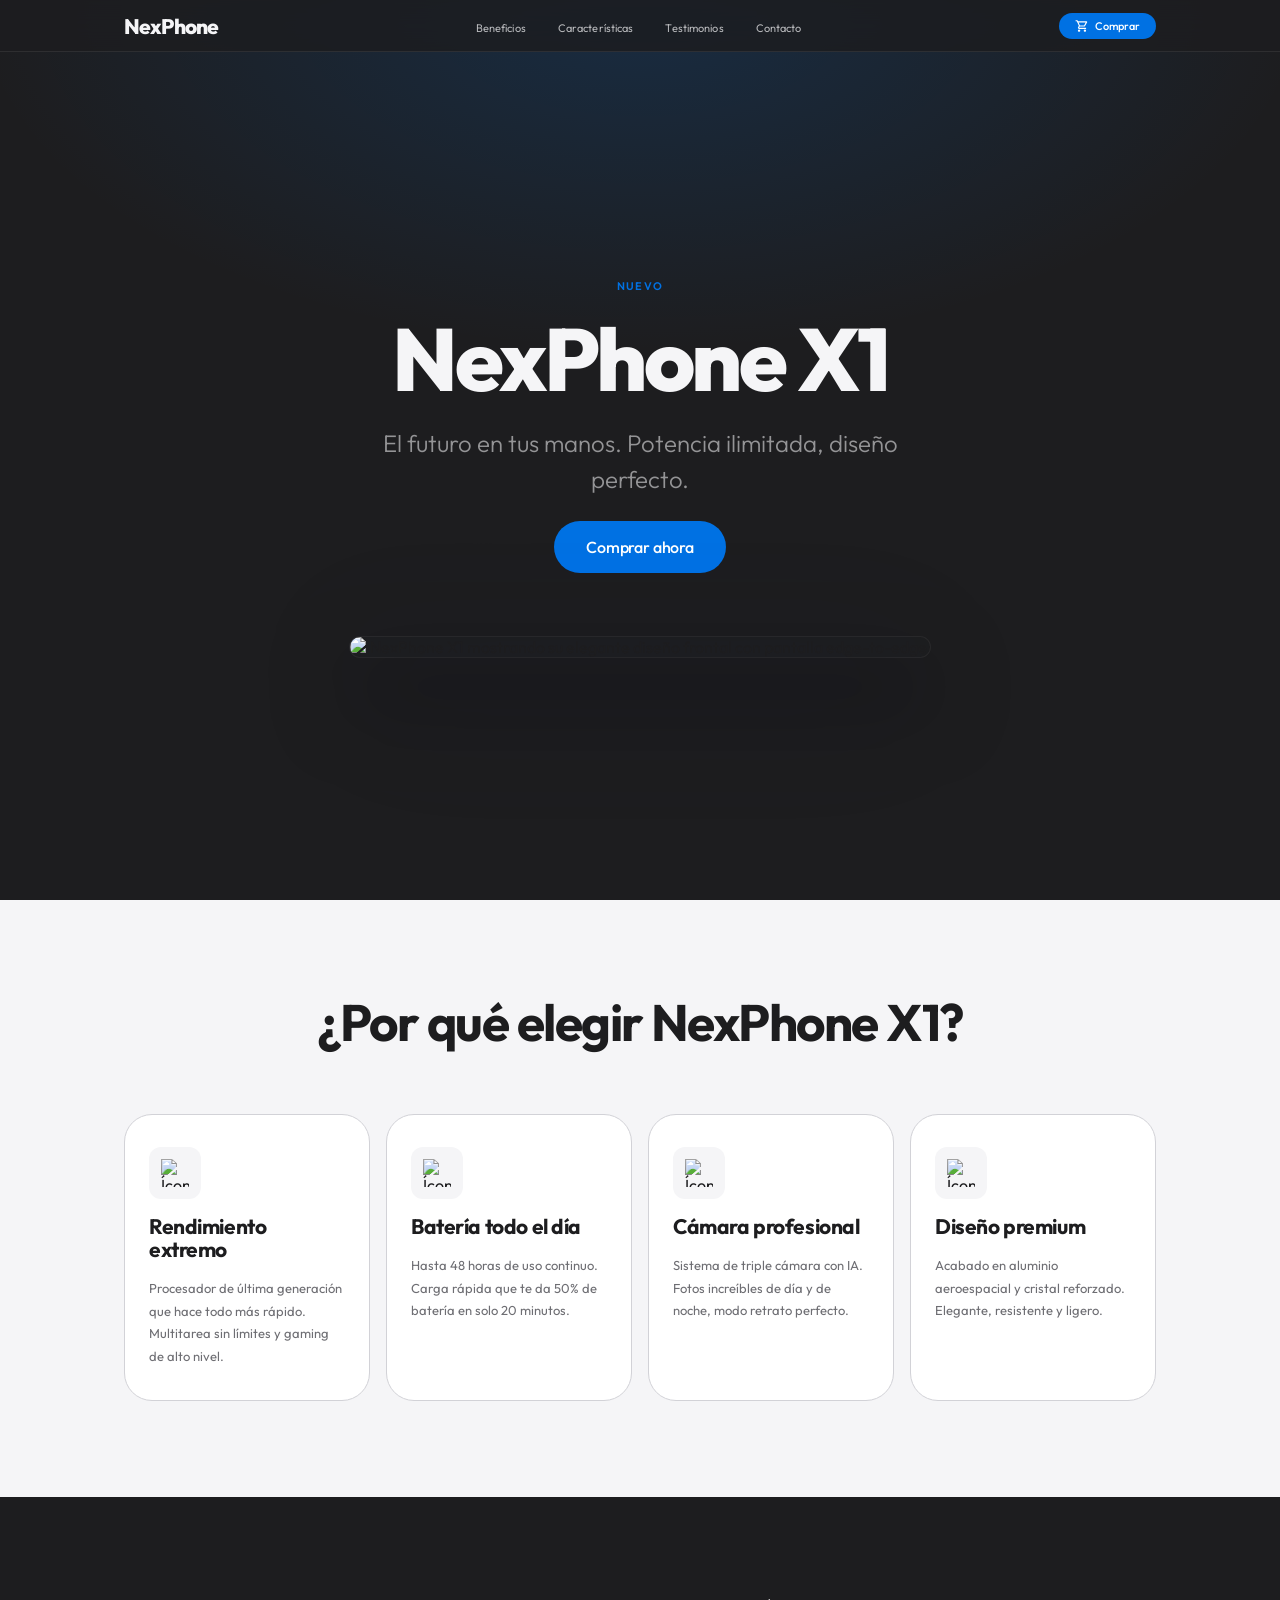
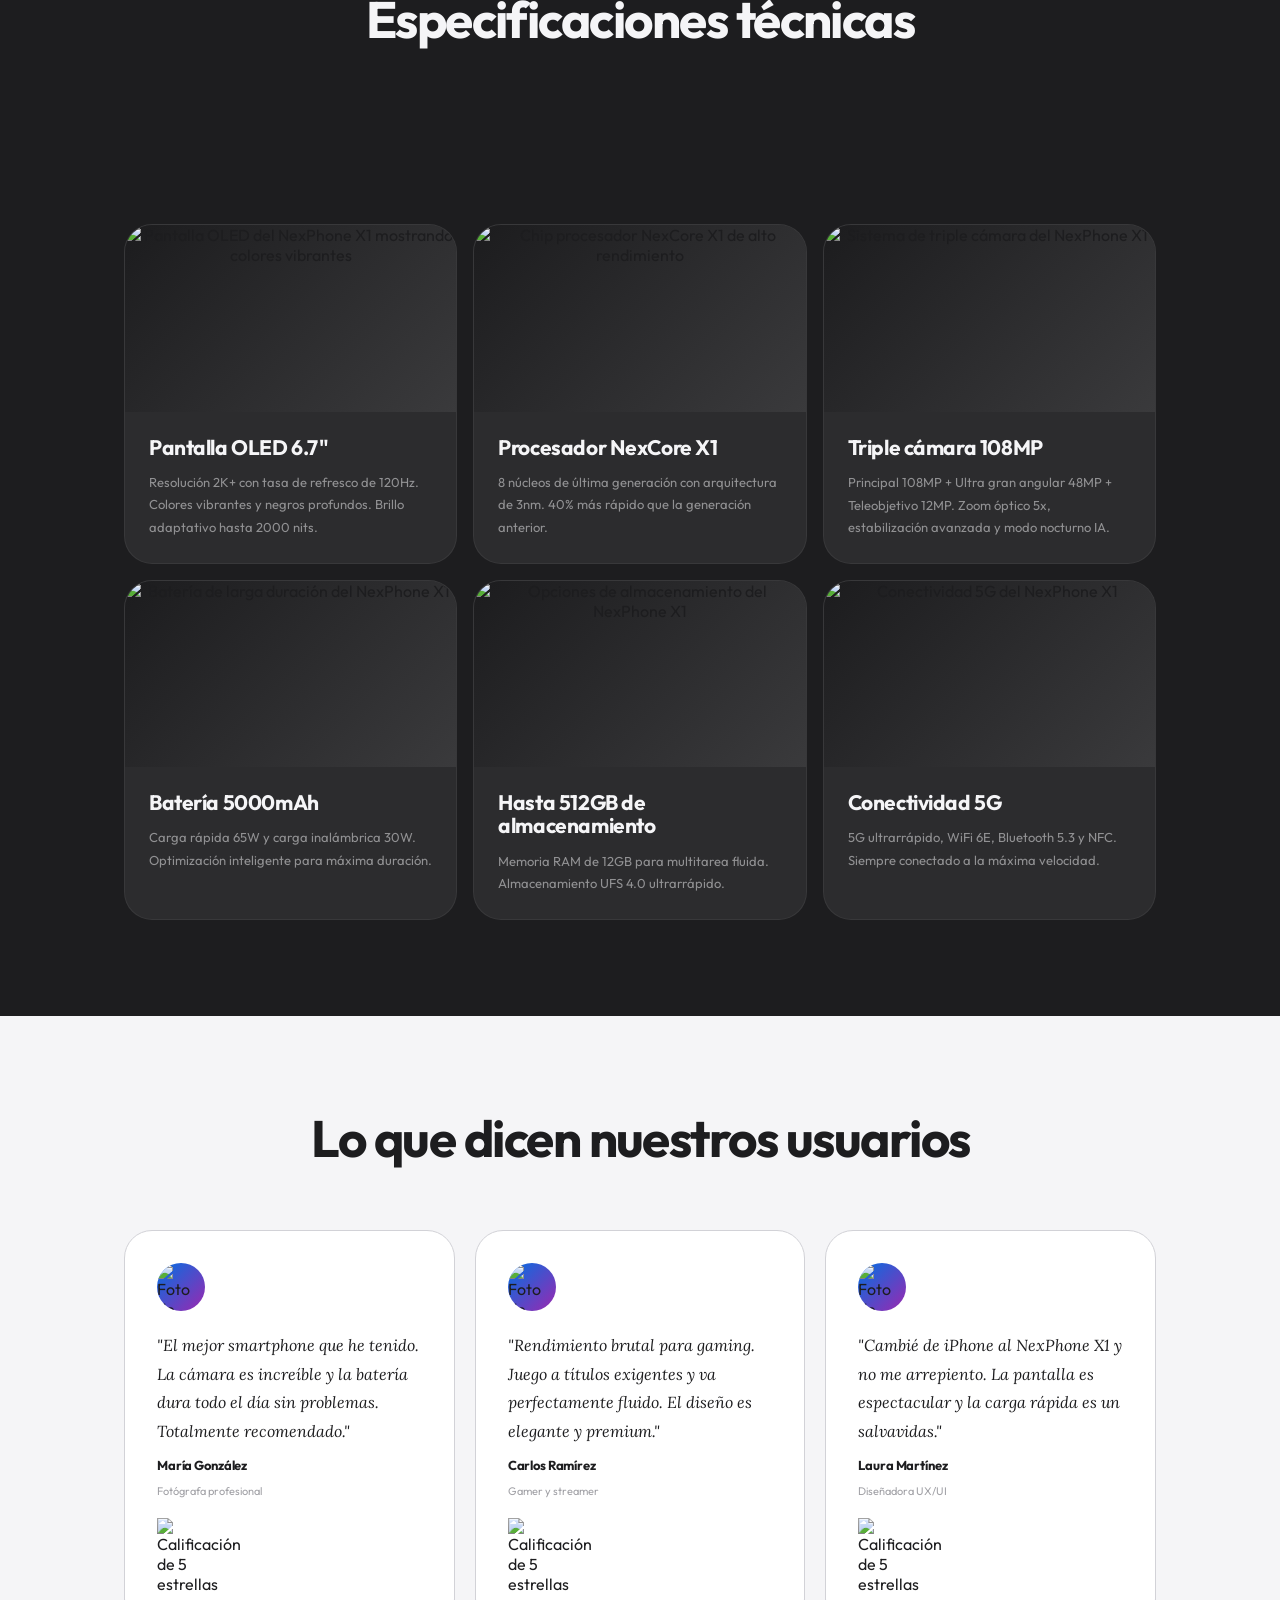
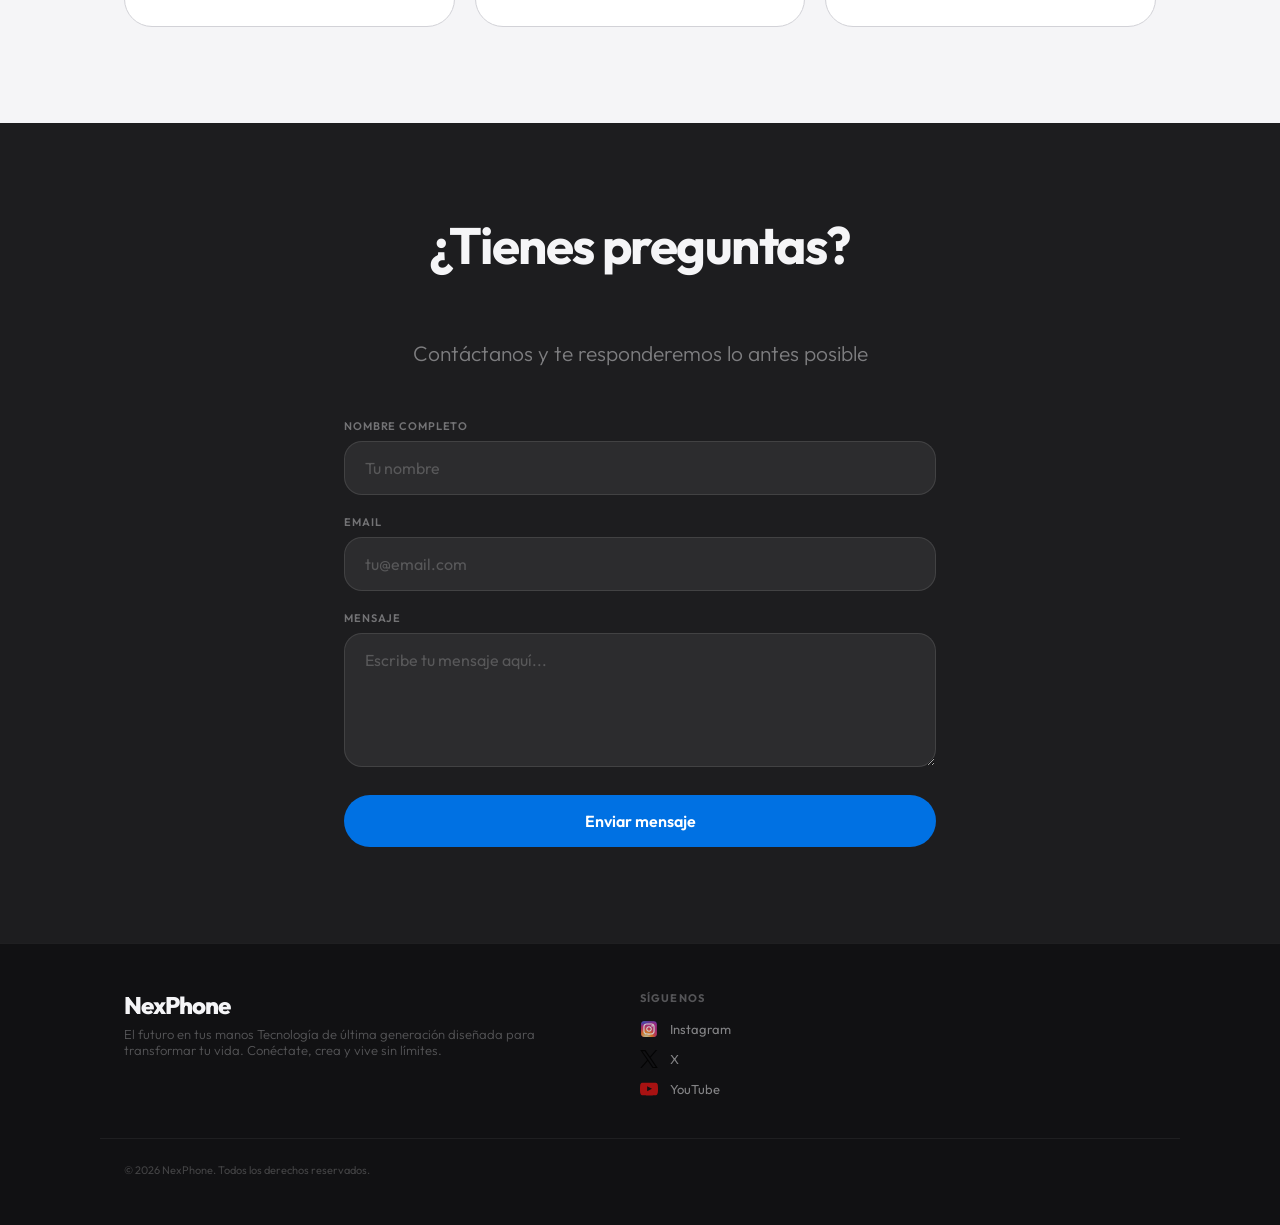
==== index.html @ ae20d493 "fix: Rename Index.html to index.html" ====
<!DOCTYPE html>
<html lang="es">
<head>
    <meta charset="UTF-8">
    <meta name="viewport" content="width=device-width, initial-scale=1.0">
    <meta name="description" content="NexPhone X1 - El smartphone del futuro con tecnología innovadora y diseño elegante">
    <title>NexPhone X1 - El futuro en tus manos</title>
    
    <!-- Enlace a hoja de estilos principal -->
    <link rel="stylesheet" href="styles.css">
</head>
<body>
    
    <!-- HEADER: Barra de navegación principal -->
    <header class="main-header">
        <nav class="main-nav">
            <div class="nav-container">
                <!-- Logo de la marca -->
                <div class="nav-logo">
                    <a href="#home">NexPhone</a>
                </div>
                
                <!-- Menú de navegación -->
                <ul class="nav-menu">
                    <li class="nav-item"><a href="#benefits" class="nav-link">Beneficios</a></li>
                    <li class="nav-item"><a href="#features" class="nav-link">Características</a></li>
                    <li class="nav-item"><a href="#testimonials" class="nav-link">Testimonios</a></li>
                    <li class="nav-item"><a href="#contact" class="nav-link">Contacto</a></li>
                </ul>
                
                <!-- Botón de compra en navegación -->
                <div class="nav-cta">
                    <a href="#buy" class="btn-buy-nav">
                        <img src="public/icons/shop.svg" alt="" class="btn-icon">
                        Comprar
                    </a>
                </div>
            </div>
        </nav>
    </header>

    <!-- MAIN: Contenido principal de la página -->
    <main>
        
        <!-- SECCIÓN HERO: Presentación principal del producto -->
        <section id="home" class="hero-section">
            <div class="hero-container">
                <!-- Título principal de la página (solo un h1) -->
                <h1 class="hero-title">NexPhone X1</h1>
                
                <!-- Subtítulo descriptivo -->
                <p class="hero-subtitle">El futuro en tus manos. Potencia ilimitada, diseño perfecto.</p>
                
                <!-- Call to Action principal -->
                <div class="hero-cta">
                    <a href="#buy" class="btn-primary">Comprar ahora</a>
                </div>
                
                <!-- Imagen hero del producto -->
                <div class="hero-image">
                    <img src="assets/images/nexphone-hero.jpg" alt="NexPhone X1 mostrando su elegante diseño frontal con pantalla edge-to-edge">
                </div>
            </div>
        </section>

        <!-- SECCIÓN BENEFICIOS: Principales ventajas del producto -->
        <section id="benefits" class="benefits-section">
            <div class="benefits-container">
                <!-- Título de la sección -->
                <h2 class="section-title">¿Por qué elegir NexPhone X1?</h2>
                
                <!-- Grid de beneficios -->
                <div class="benefits-grid">
                    
                    <!-- Beneficio 1: Rendimiento -->
                    <article class="benefit-card">
                        <div class="benefit-icon">
                            <img src="assets/images/icon-performance.svg" alt="Ícono de rendimiento representado por un rayo">
                        </div>
                        <h3 class="benefit-title">Rendimiento extremo</h3>
                        <p class="benefit-description">
                            Procesador de última generación que hace todo más rápido. 
                            Multitarea sin límites y gaming de alto nivel.
                        </p>
                    </article>
                    
                    <!-- Beneficio 2: Batería -->
                    <article class="benefit-card">
                        <div class="benefit-icon">
                            <img src="assets/images/icon-battery.svg" alt="Ícono de batería con indicador de carga completa">
                        </div>
                        <h3 class="benefit-title">Batería todo el día</h3>
                        <p class="benefit-description">
                            Hasta 48 horas de uso continuo. Carga rápida que te da 
                            50% de batería en solo 20 minutos.
                        </p>
                    </article>
                    
                    <!-- Beneficio 3: Cámara -->
                    <article class="benefit-card">
                        <div class="benefit-icon">
                            <img src="assets/images/icon-camera.svg" alt="Ícono de cámara profesional">
                        </div>
                        <h3 class="benefit-title">Cámara profesional</h3>
                        <p class="benefit-description">
                            Sistema de triple cámara con IA. Fotos increíbles de día 
                            y de noche, modo retrato perfecto.
                        </p>
                    </article>
                    
                    <!-- Beneficio 4: Diseño -->
                    <article class="benefit-card">
                        <div class="benefit-icon">
                            <img src="assets/images/icon-design.svg" alt="Ícono de diseño minimalista">
                        </div>
                        <h3 class="benefit-title">Diseño premium</h3>
                        <p class="benefit-description">
                            Acabado en aluminio aeroespacial y cristal reforzado. 
                            Elegante, resistente y ligero.
                        </p>
                    </article>
                    
                </div>
            </div>
        </section>

        <!-- SECCIÓN CARACTERÍSTICAS: Especificaciones técnicas del producto -->
        <section id="features" class="features-section">
            <div class="features-container">
                <!-- Título de la sección -->
                <h2 class="section-title">Especificaciones técnicas</h2>
                
                <!-- Subtítulo descriptivo -->
                <p class="section-subtitle">Tecnología de vanguardia en cada detalle</p>
                
                <!-- Grid de características técnicas -->
                <div class="features-grid">
                    
                    <!-- Característica: Pantalla -->
                    <div class="feature-item">
                        <div class="feature-image">
                            <img src="assets/images/feature-display.jpg" alt="Pantalla OLED del NexPhone X1 mostrando colores vibrantes">
                        </div>
                        <div class="feature-content">
                            <h3 class="feature-title">Pantalla OLED 6.7"</h3>
                            <p class="feature-description">
                                Resolución 2K+ con tasa de refresco de 120Hz. Colores vibrantes 
                                y negros profundos. Brillo adaptativo hasta 2000 nits.
                            </p>
                        </div>
                    </div>
                    
                    <!-- Característica: Procesador -->
                    <div class="feature-item">
                        <div class="feature-image">
                            <img src="assets/images/feature-processor.jpg" alt="Chip procesador NexCore X1 de alto rendimiento">
                        </div>
                        <div class="feature-content">
                            <h3 class="feature-title">Procesador NexCore X1</h3>
                            <p class="feature-description">
                                8 núcleos de última generación con arquitectura de 3nm. 
                                40% más rápido que la generación anterior.
                            </p>
                        </div>
                    </div>
                    
                    <!-- Característica: Cámara -->
                    <div class="feature-item">
                        <div class="feature-image">
                            <img src="assets/images/feature-camera.jpg" alt="Sistema de triple cámara del NexPhone X1">
                        </div>
                        <div class="feature-content">
                            <h3 class="feature-title">Triple cámara 108MP</h3>
                            <p class="feature-description">
                                Principal 108MP + Ultra gran angular 48MP + Teleobjetivo 12MP. 
                                Zoom óptico 5x, estabilización avanzada y modo nocturno IA.
                            </p>
                        </div>
                    </div>
                    
                    <!-- Característica: Batería -->
                    <div class="feature-item">
                        <div class="feature-image">
                            <img src="assets/images/feature-battery.jpg" alt="Batería de larga duración del NexPhone X1">
                        </div>
                        <div class="feature-content">
                            <h3 class="feature-title">Batería 5000mAh</h3>
                            <p class="feature-description">
                                Carga rápida 65W y carga inalámbrica 30W. Optimización 
                                inteligente para máxima duración.
                            </p>
                        </div>
                    </div>
                    
                    <!-- Característica: Almacenamiento -->
                    <div class="feature-item">
                        <div class="feature-image">
                            <img src="assets/images/feature-storage.jpg" alt="Opciones de almacenamiento del NexPhone X1">
                        </div>
                        <div class="feature-content">
                            <h3 class="feature-title">Hasta 512GB de almacenamiento</h3>
                            <p class="feature-description">
                                Memoria RAM de 12GB para multitarea fluida. Almacenamiento 
                                UFS 4.0 ultrarrápido.
                            </p>
                        </div>
                    </div>
                    
                    <!-- Característica: Conectividad -->
                    <div class="feature-item">
                        <div class="feature-image">
                            <img src="assets/images/feature-connectivity.jpg" alt="Conectividad 5G del NexPhone X1">
                        </div>
                        <div class="feature-content">
                            <h3 class="feature-title">Conectividad 5G</h3>
                            <p class="feature-description">
                                5G ultrarrápido, WiFi 6E, Bluetooth 5.3 y NFC. 
                                Siempre conectado a la máxima velocidad.
                            </p>
                        </div>
                    </div>
                    
                </div>
            </div>
        </section>

        <!-- SECCIÓN TESTIMONIOS: Opiniones de usuarios -->
        <section id="testimonials" class="testimonials-section">
            <div class="testimonials-container">
                <!-- Título de la sección -->
                <h2 class="section-title">Lo que dicen nuestros usuarios</h2>
                
                <!-- Grid de testimonios -->
                <div class="testimonials-grid">
                    
                    <!-- Testimonio 1 -->
                    <article class="testimonial-card">
                        <div class="testimonial-avatar">
                            <img src="assets/images/user-maria.jpg" alt="Foto de perfil de María González">
                        </div>
                        <div class="testimonial-content">
                            <p class="testimonial-text">
                                "El mejor smartphone que he tenido. La cámara es increíble 
                                y la batería dura todo el día sin problemas. Totalmente recomendado."
                            </p>
                            <h3 class="testimonial-author">María González</h3>
                            <p class="testimonial-role">Fotógrafa profesional</p>
                        </div>
                        <div class="testimonial-rating">
                            <img src="assets/images/stars-5.svg" alt="Calificación de 5 estrellas">
                        </div>
                    </article>
                    
                    <!-- Testimonio 2 -->
                    <article class="testimonial-card">
                        <div class="testimonial-avatar">
                            <img src="assets/images/user-carlos.jpg" alt="Foto de perfil de Carlos Ramírez">
                        </div>
                        <div class="testimonial-content">
                            <p class="testimonial-text">
                                "Rendimiento brutal para gaming. Juego a títulos exigentes 
                                y va perfectamente fluido. El diseño es elegante y premium."
                            </p>
                            <h3 class="testimonial-author">Carlos Ramírez</h3>
                            <p class="testimonial-role">Gamer y streamer</p>
                        </div>
                        <div class="testimonial-rating">
                            <img src="assets/images/stars-5.svg" alt="Calificación de 5 estrellas">
                        </div>
                    </article>
                    
                    <!-- Testimonio 3 -->
                    <article class="testimonial-card">
                        <div class="testimonial-avatar">
                            <img src="assets/images/user-laura.jpg" alt="Foto de perfil de Laura Martínez">
                        </div>
                        <div class="testimonial-content">
                            <p class="testimonial-text">
                                "Cambié de iPhone al NexPhone X1 y no me arrepiento. 
                                La pantalla es espectacular y la carga rápida es un salvavidas."
                            </p>
                            <h3 class="testimonial-author">Laura Martínez</h3>
                            <p class="testimonial-role">Diseñadora UX/UI</p>
                        </div>
                        <div class="testimonial-rating">
                            <img src="assets/images/stars-5.svg" alt="Calificación de 5 estrellas">
                        </div>
                    </article>
                    
                </div>
            </div>
        </section>

        <!-- SECCIÓN CONTACTO: Formulario de contacto -->
        <section id="contact" class="contact-section">
            <div class="contact-container">
                <!-- Título de la sección -->
                <h2 class="section-title">¿Tienes preguntas?</h2>
                
                <!-- Subtítulo -->
                <p class="section-subtitle">Contáctanos y te responderemos lo antes posible</p>
                
                <!-- Formulario de contacto -->
                <form class="contact-form" action="#" method="POST">
                    
                    <!-- Campo: Nombre -->
                    <div class="form-group">
                        <label for="name" class="form-label">Nombre completo</label>
                        <input 
                            type="text" 
                            id="name" 
                            name="name" 
                            class="form-input" 
                            placeholder="Tu nombre"
                            required
                        >
                    </div>
                    
                    <!-- Campo: Email -->
                    <div class="form-group">
                        <label for="email" class="form-label">Email</label>
                        <input 
                            type="email" 
                            id="email" 
                            name="email" 
                            class="form-input" 
                            placeholder="tu@email.com"
                            required
                        >
                    </div>
                    
                    <!-- Campo: Mensaje -->
                    <div class="form-group">
                        <label for="message" class="form-label">Mensaje</label>
                        <textarea 
                            id="message" 
                            name="message" 
                            class="form-textarea" 
                            rows="5" 
                            placeholder="Escribe tu mensaje aquí..."
                            required
                        ></textarea>
                    </div>
                    
                    <!-- Botón de envío -->
                    <div class="form-submit">
                        <button type="submit" class="btn-submit">Enviar mensaje</button>
                    </div>
                    
                </form>
            </div>
        </section>

    </main>

    <!-- FOOTER: Pie de página con información adicional y redes sociales -->
    <footer class="main-footer">
        <div class="footer-container">
            
            <!-- Información de la marca -->
            <div class="footer-brand">
                <h3 class="footer-logo">NexPhone</h3>
                <p class="footer-tagline">El futuro en tus manos
                                        Tecnología de última generación diseñada para transformar tu vida. Conéctate, crea y vive sin límites.</p>
            </div>
            
            <!-- Redes sociales -->
            <div class="footer-social">
                <h4 class="footer-heading">Síguenos</h4>
                <ul class="social-links">
                    <li class="social-item">
                        <a href="https://instagram.com/nexphone" class="social-link" target="_blank" rel="noopener noreferrer">
                            <img src="public/icons/instagram.svg" alt="Síguenos en Instagram">
                            Instagram
                        </a>
                    </li>
                    <li class="social-item">
                        <a href="https://twitter.com/nexphone" class="social-link" target="_blank" rel="noopener noreferrer">
                            <img src="public/icons/twitter.svg" alt="Síguenos en Twitter">
                            X
                        </a>
                    </li>
                    <li class="social-item">
                        <a href="https://youtube.com/nexphone" class="social-link" target="_blank" rel="noopener noreferrer">
                            <img src="public/icons/youtube.svg" alt="Suscríbete a nuestro canal de YouTube">
                            YouTube
                        </a>
                    </li>
                </ul>
            </div>
            
        </div>
        
        <!-- Copyright y legal -->
        <div class="footer-bottom">
            <p class="footer-copyright">
                &copy; 2026 NexPhone. Todos los derechos reservados.
            </p>
        </div>
        
    </footer>

    <!-- Enlace a archivo JavaScript -->
    <script src="script.js"></script>
    
</body>
</html>
---- styles.css ----
@import url('https://fonts.googleapis.com/css2?family=Outfit:wght@300;400;500;600;700;800&family=Lora:ital,wght@0,400;1,400&display=swap');

/* ────────────────────────────────────────────────────────────
   2. DESIGN TOKENS
   ──────────────────────────────────────────────────────────── */
:root {
  /* Colores — Paleta Apple-like */
  --c-white:      #ffffff;
  --c-bg:         #f5f5f7;        /* gris muy suave, firma de Apple */
  --c-bg-dark:    #1d1d1f;        /* negro Apple */
  --c-bg-mid:     #fbfbfd;
  --c-surface:    #ffffff;
  --c-border:     #d2d2d7;
  --c-accent:     #0071e3;        /* azul Apple */
  --c-accent-h:   #0077ed;
  --c-text:       #1d1d1f;
  --c-text-mid:   #6e6e73;
  --c-text-light: #a1a1a6;
  --c-on-dark:    #f5f5f7;

  /* Tipografía */
  --font-sans:    'Outfit', -apple-system, BlinkMacSystemFont, sans-serif;
  --font-serif:   'Lora', Georgia, serif;

  /* Escala de tipo */
  --t-xs:   0.6875rem;
  --t-sm:   0.8125rem;
  --t-base: 1rem;
  --t-md:   1.125rem;
  --t-lg:   1.3125rem;
  --t-xl:   1.5rem;
  --t-2xl:  2rem;
  --t-3xl:  2.5rem;
  --t-4xl:  3.5rem;
  --t-5xl:  4.5rem;
  --t-6xl:  5.5rem;

  /* Espaciado */
  --s-2:   0.5rem;
  --s-3:   0.75rem;
  --s-4:   1rem;
  --s-5:   1.25rem;
  --s-6:   1.5rem;
  --s-8:   2rem;
  --s-10:  2.5rem;
  --s-12:  3rem;
  --s-16:  4rem;
  --s-20:  5rem;
  --s-24:  6rem;
  --s-32:  8rem;

  /* Bordes */
  --r-sm:   6px;
  --r-md:   12px;
  --r-lg:   18px;
  --r-xl:   28px;
  --r-full: 9999px;

  /* Sombras */
  --sh-sm:  0 2px 8px rgba(0,0,0,.06);
  --sh-md:  0 4px 20px rgba(0,0,0,.08);
  --sh-lg:  0 12px 48px rgba(0,0,0,.10);
  --sh-xl:  0 20px 60px rgba(0,0,0,.13);

  /* Transiciones */
  --tr-fast:   200ms ease;
  --tr-normal: 400ms cubic-bezier(0.25, 0.46, 0.45, 0.94);
  --tr-slow:   700ms cubic-bezier(0.22, 1, 0.36, 1);

  /* Layout */
  --max-w:  1080px;
  --nav-h:  52px;
}

/* ────────────────────────────────────────────────────────────
   3. RESET BASE
   ──────────────────────────────────────────────────────────── */
*, *::before, *::after {
  box-sizing: border-box;
  margin: 0;
  padding: 0;
}

html {
  scroll-behavior: smooth;
  font-size: 16px;
}

body {
  font-family: var(--font-sans);
  font-size: var(--t-base);
  color: var(--c-text);
  background-color: var(--c-bg-mid);
  -webkit-font-smoothing: antialiased;
  -moz-osx-font-smoothing: grayscale;
  overflow-x: hidden;
}

img {
  display: block;
  max-width: 100%;
  height: auto;
}

a {
  text-decoration: none;
  color: inherit;
}

ul { list-style: none; }

button, input, textarea {
  font: inherit;
  border: none;
  background: none;
}

button { cursor: pointer; }

h1, h2, h3, h4 {
  font-family: var(--font-sans);
  font-weight: 700;
  line-height: 1.1;
  letter-spacing: -0.025em;
}

/* ────────────────────────────────────────────────────────────
   4. CONTENEDORES (uno por sección según el HTML)
   ──────────────────────────────────────────────────────────── */
.nav-container,
.hero-container,
.benefits-container,
.features-container,
.testimonials-container,
.contact-container,
.footer-container {
  width: 100%;
  max-width: var(--max-w);
  margin-inline: auto;
  padding-inline: var(--s-6);
}

/* ────────────────────────────────────────────────────────────
   5. TIPOGRAFÍA COMPARTIDA
   ──────────────────────────────────────────────────────────── */
.section-title {
  font-size: clamp(var(--t-2xl), 4vw, var(--t-4xl));
  font-weight: 700;
  letter-spacing: -0.03em;
  line-height: 1.05;
  color: var(--c-text);
}

.section-subtitle {
  font-size: clamp(var(--t-md), 2vw, var(--t-lg));
  color: var(--c-text-mid);
  font-weight: 300;
  line-height: 1.6;
  margin-top: var(--s-4);
  max-width: 52ch;
}

/* ────────────────────────────────────────────────────────────
   6. ANIMACIONES DE ENTRADA (activadas por JS)
   ──────────────────────────────────────────────────────────── */
.fade-in {
  opacity: 0;
  transform: translateY(24px);
  transition: opacity 0.8s cubic-bezier(0.22, 1, 0.36, 1),
              transform 0.8s cubic-bezier(0.22, 1, 0.36, 1);
}

.fade-in.visible {
  opacity: 1;
  transform: none;
}

/* ────────────────────────────────────────────────────────────
   7. BOTONES
   ──────────────────────────────────────────────────────────── */
.btn-primary,
.btn-buy-nav,
.btn-submit {
  display: inline-flex;
  align-items: center;
  justify-content: center;
  border-radius: var(--r-full);
  font-family: var(--font-sans);
  font-weight: 500;
  white-space: nowrap;
  transition: background-color var(--tr-fast),
              box-shadow var(--tr-fast),
              transform var(--tr-fast);
  outline: none;
  cursor: pointer;
}

/* Botón hero CTA */
.btn-primary {
  background-color: var(--c-accent);
  color: var(--c-white);
  font-size: var(--t-base);
  padding: var(--s-4) var(--s-8);
  letter-spacing: -0.01em;
}

.btn-primary:hover {
  background-color: var(--c-accent-h);
  box-shadow: 0 4px 20px rgba(0,113,227,0.35);
  transform: translateY(-1px);
}

.btn-primary:active { transform: scale(0.97); }

/* Botón nav */
.btn-buy-nav {
  background-color: var(--c-accent);
  color: var(--c-white);
  font-size: var(--t-xs);
  padding: 6px var(--s-4);
  display: inline-flex;
  align-items: center;
  gap: 6px;
}

.btn-buy-nav:hover {
  background-color: var(--c-accent-h);
}

.btn-buy-nav .btn-icon {
  width: 14px;
  height: 14px;
  object-fit: contain;
  filter: brightness(0) invert(1);
}

/* Botón submit formulario */
.btn-submit {
  background-color: var(--c-accent);
  color: var(--c-white);
  font-size: var(--t-base);
  font-weight: 600;
  padding: var(--s-4) var(--s-10);
  width: 100%;
}

.btn-submit:hover {
  background-color: var(--c-accent-h);
  box-shadow: 0 4px 20px rgba(0,113,227,0.3);
  transform: translateY(-1px);
}

.btn-submit:active { transform: scale(0.98); }

/* ────────────────────────────────────────────────────────────
   8. HEADER / NAVEGACIÓN
      Clases: .main-header, .main-nav, .nav-container,
              .nav-logo, .nav-menu, .nav-item, .nav-link, .nav-cta
   ──────────────────────────────────────────────────────────── */
.main-header {
  position: fixed;
  top: 0;
  left: 0;
  right: 0;
  z-index: 100;
  height: var(--nav-h);
}

.main-nav {
  height: 100%;
  background-color: rgba(29,29,31,0.88);
  backdrop-filter: saturate(180%) blur(20px);
  -webkit-backdrop-filter: saturate(180%) blur(20px);
  border-bottom: 1px solid rgba(255,255,255,0.08);
  transition: background-color var(--tr-normal);
}

/* nav-container: layout flex */
.nav-container {
  height: 100%;
  display: flex;
  align-items: center;
  justify-content: space-between;
  gap: var(--s-8);
  position: relative;
}

/* Logo */
.nav-logo {
  position: absolute;
  left: 50%;
  transform: translateX(-50%);
}

.nav-logo a {
  font-size: var(--t-lg);
  font-weight: 800;
  color: var(--c-on-dark);
  letter-spacing: -0.04em;
}

/* Menú de links — oculto en móvil */
.nav-menu {
  display: none;
  align-items: center;
  gap: var(--s-8);
}

.nav-link {
  font-size: var(--t-xs);
  font-weight: 400;
  color: rgba(245,245,247,0.72);
  letter-spacing: 0.01em;
  transition: color var(--tr-fast);
}

.nav-link:hover { color: var(--c-on-dark); }

/* Hamburger (creado por JS — clases sugeridas) */
.nav-toggle {
  display: flex;
  flex-direction: column;
  justify-content: center;
  gap: 5px;
  width: 32px;
  height: 32px;
  padding: 0;
  cursor: pointer;
  background: none;
  border: none;
  position: relative;
  z-index: 101;
}

.nav-toggle span {
  display: block;
  height: 1px;
  background-color: var(--c-on-dark);
  border-radius: 2px;
  transition: transform var(--tr-normal), opacity var(--tr-fast);
}

.nav-toggle.active span:nth-child(1) {
  transform: translateY(6px) rotate(45deg);
}
.nav-toggle.active span:nth-child(2) {
  opacity: 0;
}
.nav-toggle.active span:nth-child(3) {
  transform: translateY(-6px) rotate(-45deg);
}

/* Ocultar botón de compra en nav en móvil */
.nav-cta {
  display: none;
}

/* Menú móvil desplegable (JS lo muestra) */
.nav-mobile-menu {
  position: fixed;
  top: var(--nav-h);
  left: 0;
  right: 0;
  background-color: rgba(29,29,31,0.97);
  backdrop-filter: blur(20px);
  -webkit-backdrop-filter: blur(20px);
  padding: var(--s-6);
  transform: translateY(-110%);
  opacity: 0;
  transition: transform var(--tr-slow), opacity var(--tr-normal);
  z-index: 99;
  border-bottom: 1px solid rgba(255,255,255,0.06);
}

.nav-mobile-menu.open {
  transform: translateY(0);
  opacity: 1;
}

.nav-mobile-menu .nav-link {
  display: block;
  font-size: var(--t-xl);
  font-weight: 500;
  color: var(--c-on-dark);
  padding-block: var(--s-4);
  border-bottom: 1px solid rgba(255,255,255,0.06);
  letter-spacing: -0.02em;
}

/* Botón flotante de compra (móvil) */
.floating-buy-btn {
  position: fixed;
  bottom: var(--s-6);
  right: var(--s-6);
  z-index: 100;
  background-color: var(--c-accent);
  color: var(--c-white);
  width: 64px;
  height: 64px;
  border-radius: var(--r-full);
  display: flex;
  flex-direction: column;
  align-items: center;
  justify-content: center;
  gap: 4px;
  box-shadow: 0 8px 24px rgba(0,113,227,0.4);
  transition: transform var(--tr-fast), box-shadow var(--tr-fast);
  text-decoration: none;
  border: none;
  cursor: pointer;
}

.floating-buy-btn:hover {
  transform: scale(1.05);
  box-shadow: 0 12px 32px rgba(0,113,227,0.5);
}

.floating-buy-btn:active {
  transform: scale(0.95);
}

.floating-buy-btn .icon {
  width: 28px;
  height: 28px;
  display: flex;
  align-items: center;
  justify-content: center;
}

.floating-buy-btn .icon img {
  width: 100%;
  height: 100%;
  object-fit: contain;
  filter: brightness(0) invert(1);
}

.floating-buy-btn .text {
  font-size: var(--t-xs);
  font-weight: 600;
  letter-spacing: 0.02em;
}

/* ────────────────────────────────────────────────────────────
   9. HERO
      Clases: .hero-section, .hero-container, .hero-title,
              .hero-subtitle, .hero-cta, .hero-image
   ──────────────────────────────────────────────────────────── */
.hero-section {
  min-height: 100svh;
  background-color: var(--c-bg-dark);
  display: flex;
  align-items: center;
  padding-top: calc(var(--nav-h) + var(--s-12));
  padding-bottom: var(--s-16);
  text-align: center;
  position: relative;
  overflow: hidden;
}

/* Resplandor de fondo */
.hero-section::before {
  content: '';
  position: absolute;
  inset: 0;
  background: radial-gradient(ellipse 80% 60% at 50% 0%,
    rgba(0,113,227,0.18) 0%,
    transparent 65%);
  pointer-events: none;
}

.hero-container {
  position: relative;
  z-index: 1;
  display: flex;
  flex-direction: column;
  align-items: center;
  gap: var(--s-6);
}

/* Badge «Nuevo» encima del título */
.hero-container::before {
  content: 'Nuevo';
  display: inline-block;
  font-size: var(--t-xs);
  font-weight: 600;
  letter-spacing: 0.12em;
  text-transform: uppercase;
  color: var(--c-accent);
}

.hero-title {
  font-size: clamp(var(--t-4xl), 10vw, var(--t-6xl));
  font-weight: 800;
  color: var(--c-on-dark);
  letter-spacing: -0.04em;
  line-height: 0.95;
}

.hero-subtitle {
  font-size: clamp(var(--t-md), 2.5vw, var(--t-xl));
  color: rgba(245,245,247,0.55);
  font-weight: 300;
  max-width: 38ch;
  line-height: 1.5;
}

.hero-cta {
  display: flex;
  gap: var(--s-4);
  flex-wrap: wrap;
  justify-content: center;
}

.hero-image {
  margin-top: var(--s-10);
  width: 100%;
  max-width: 480px;
}

.hero-image img {
  width: 100%;
  border-radius: var(--r-xl);
  box-shadow: 0 40px 80px rgba(0,0,0,.5),
              0 0 0 1px rgba(255,255,255,0.06);
  filter: drop-shadow(0 0 60px rgba(0,113,227,0.18));
}

/* ────────────────────────────────────────────────────────────
   10. BENEFICIOS
       Clases: .benefits-section, .benefits-container,
               .benefits-grid, .benefit-card, .benefit-icon,
               .benefit-title, .benefit-description
   ──────────────────────────────────────────────────────────── */
.benefits-section {
  background-color: var(--c-bg);
  padding-block: var(--s-24);
}

.benefits-container {
  display: flex;
  flex-direction: column;
  align-items: center;
  text-align: center;
  gap: var(--s-16);
}

.benefits-container > .section-title {
  max-width: 20ch;
}

.benefits-grid {
  display: grid;
  grid-template-columns: 1fr;
  gap: var(--s-4);
  width: 100%;
}

.benefit-card {
  background-color: var(--c-surface);
  border-radius: var(--r-xl);
  padding: var(--s-8) var(--s-6);
  text-align: left;
  display: flex;
  flex-direction: column;
  gap: var(--s-4);
  border: 1px solid var(--c-border);
  transition: box-shadow var(--tr-normal), transform var(--tr-normal);
}

.benefit-card:hover {
  box-shadow: var(--sh-lg);
  transform: translateY(-4px);
}

.benefit-icon {
  width: 52px;
  height: 52px;
  background-color: var(--c-bg);
  border-radius: var(--r-md);
  display: flex;
  align-items: center;
  justify-content: center;
  overflow: hidden;
  transition: background-color var(--tr-fast);
}

.benefit-card:hover .benefit-icon {
  background-color: var(--c-accent);
}

.benefit-icon img {
  width: 28px;
  height: 28px;
  object-fit: contain;
}

.benefit-title {
  font-size: var(--t-lg);
  font-weight: 700;
  color: var(--c-text);
  letter-spacing: -0.02em;
}

.benefit-description {
  font-size: var(--t-sm);
  color: var(--c-text-mid);
  line-height: 1.75;
}

/* ────────────────────────────────────────────────────────────
   11. CARACTERÍSTICAS
       Clases: .features-section, .features-container,
               .features-grid, .feature-item, .feature-image,
               .feature-content, .feature-title, .feature-description
   ──────────────────────────────────────────────────────────── */
.features-section {
  background-color: var(--c-bg-dark);
  padding-block: var(--s-24);
}

.features-container {
  display: flex;
  flex-direction: column;
  align-items: center;
  text-align: center;
  gap: var(--s-16);
}

.features-container .section-title {
  color: var(--c-on-dark);
}

.features-container .section-subtitle {
  color: rgba(245,245,247,0.45);
}

.features-grid {
  display: grid;
  grid-template-columns: 1fr;
  gap: var(--s-4);
  width: 100%;
}

.feature-item {
  background-color: #2c2c2e;
  border-radius: var(--r-xl);
  overflow: hidden;
  display: flex;
  flex-direction: column;
  border: 1px solid rgba(255,255,255,0.06);
  transition: transform var(--tr-normal), box-shadow var(--tr-normal);
}

.feature-item:hover {
  transform: translateY(-4px);
  box-shadow: 0 20px 48px rgba(0,0,0,.4);
}

.feature-image {
  aspect-ratio: 16 / 9;
  overflow: hidden;
  background: linear-gradient(135deg, #1c1c1e, #3a3a3c);
}

.feature-image img {
  width: 100%;
  height: 100%;
  object-fit: cover;
  transition: transform 0.6s cubic-bezier(0.25, 0.46, 0.45, 0.94);
}

.feature-item:hover .feature-image img {
  transform: scale(1.04);
}

.feature-content {
  padding: var(--s-6);
  text-align: left;
  display: flex;
  flex-direction: column;
  gap: var(--s-3);
  flex: 1;
}

.feature-title {
  font-size: var(--t-lg);
  font-weight: 700;
  color: var(--c-on-dark);
  letter-spacing: -0.02em;
}

.feature-description {
  font-size: var(--t-sm);
  color: rgba(245,245,247,0.5);
  line-height: 1.75;
}

/* ────────────────────────────────────────────────────────────
   12. TESTIMONIOS
       Clases: .testimonials-section, .testimonials-container,
               .testimonials-grid, .testimonial-card,
               .testimonial-avatar, .testimonial-content,
               .testimonial-text, .testimonial-author,
               .testimonial-role, .testimonial-rating
   ──────────────────────────────────────────────────────────── */
.testimonials-section {
  background-color: var(--c-bg);
  padding-block: var(--s-24);
}

.testimonials-container {
  display: flex;
  flex-direction: column;
  align-items: center;
  text-align: center;
  gap: var(--s-16);
}

.testimonials-container > .section-title {
  max-width: 24ch;
}

.testimonials-grid {
  display: grid;
  grid-template-columns: 1fr;
  gap: var(--s-5);
  width: 100%;
}

.testimonial-card {
  background-color: var(--c-surface);
  border-radius: var(--r-xl);
  padding: var(--s-8);
  text-align: left;
  display: flex;
  flex-direction: column;
  gap: var(--s-5);
  border: 1px solid var(--c-border);
  transition: box-shadow var(--tr-normal), transform var(--tr-normal);
}

.testimonial-card:hover {
  box-shadow: var(--sh-md);
  transform: translateY(-3px);
}

.testimonial-avatar {
  width: 48px;
  height: 48px;
  border-radius: var(--r-full);
  overflow: hidden;
  background: linear-gradient(135deg, var(--c-accent), #9c27b0);
  flex-shrink: 0;
}

.testimonial-avatar img {
  width: 100%;
  height: 100%;
  object-fit: cover;
}

.testimonial-content {
  display: flex;
  flex-direction: column;
  gap: var(--s-3);
  flex: 1;
}

.testimonial-text {
  font-family: var(--font-serif);
  font-size: var(--t-base);
  color: var(--c-text);
  line-height: 1.8;
  font-style: italic;
}

.testimonial-author {
  font-size: var(--t-sm);
  font-weight: 700;
  color: var(--c-text);
  letter-spacing: -0.01em;
}

.testimonial-role {
  font-size: var(--t-xs);
  color: var(--c-text-light);
}

.testimonial-rating img {
  width: 88px;
  height: auto;
}

/* ────────────────────────────────────────────────────────────
   13. CONTACTO
       Clases: .contact-section, .contact-container,
               .contact-form, .form-group, .form-label,
               .form-input, .form-textarea, .form-submit
   ──────────────────────────────────────────────────────────── */
.contact-section {
  background-color: var(--c-bg-dark);
  padding-block: var(--s-24);
}

.contact-container {
  display: flex;
  flex-direction: column;
  align-items: center;
  text-align: center;
  gap: var(--s-12);
  max-width: 640px;
}

.contact-container .section-title {
  color: var(--c-on-dark);
}

.contact-container .section-subtitle {
  color: rgba(245,245,247,0.45);
}

.contact-form {
  width: 100%;
  display: flex;
  flex-direction: column;
  gap: var(--s-5);
  text-align: left;
}

.form-group {
  display: flex;
  flex-direction: column;
  gap: var(--s-2);
}

.form-label {
  font-size: var(--t-xs);
  font-weight: 600;
  letter-spacing: 0.08em;
  text-transform: uppercase;
  color: rgba(245,245,247,0.4);
}

.form-input,
.form-textarea {
  width: 100%;
  padding: var(--s-4) var(--s-5);
  background-color: rgba(255,255,255,0.07);
  border: 1px solid rgba(255,255,255,0.1);
  border-radius: var(--r-lg);
  color: var(--c-on-dark);
  font-size: var(--t-base);
  outline: none;
  transition: border-color var(--tr-fast),
              background-color var(--tr-fast),
              box-shadow var(--tr-fast);
  -webkit-appearance: none;
}

.form-input::placeholder,
.form-textarea::placeholder {
  color: rgba(245,245,247,0.22);
}

.form-input:focus,
.form-textarea:focus {
  border-color: var(--c-accent);
  background-color: rgba(255,255,255,0.1);
  box-shadow: 0 0 0 3px rgba(0,113,227,0.25);
}

/* Estados de validación para el JS */
.form-input.is-error,
.form-textarea.is-error {
  border-color: #ff3b30;
  box-shadow: 0 0 0 3px rgba(255,59,48,0.2);
}

.form-input.is-success,
.form-textarea.is-success {
  border-color: #34c759;
  box-shadow: 0 0 0 3px rgba(52,199,89,0.2);
}

/* Mensaje de feedback generado por JS */
.form-feedback {
  font-size: var(--t-xs);
  margin-top: var(--s-2);
  display: none;
}

.form-feedback.error  { display: block; color: #ff3b30; }
.form-feedback.success { display: block; color: #34c759; }

.form-textarea {
  resize: vertical;
  min-height: 130px;
}

.form-submit { margin-top: var(--s-2); }

/* ────────────────────────────────────────────────────────────
   14. FOOTER
       Clases: .main-footer, .footer-container, .footer-brand,
               .footer-logo, .footer-tagline, .footer-links,
               .footer-heading, .footer-menu, .footer-item,
               .footer-link, .footer-social, .social-links,
               .social-item, .social-link, .footer-bottom,
               .footer-copyright
   ──────────────────────────────────────────────────────────── */
.main-footer {
  background-color: #111113;
  padding-block: var(--s-12);
  border-top: 1px solid rgba(255,255,255,0.06);
}

.footer-container {
  display: grid;
  grid-template-columns: 1fr;
  gap: var(--s-10);
}

.footer-brand {
  display: flex;
  flex-direction: column;
  gap: var(--s-2);
}

.footer-logo {
  font-size: var(--t-xl);
  font-weight: 800;
  color: var(--c-on-dark);
  letter-spacing: -0.04em;
}

.footer-tagline {
  font-size: var(--t-sm);
  color: rgba(245,245,247,0.3);
  font-weight: 300;
}

.footer-heading {
  font-size: var(--t-xs);
  font-weight: 700;
  letter-spacing: 0.1em;
  text-transform: uppercase;
  color: rgba(245,245,247,0.3);
  margin-bottom: var(--s-4);
}

.footer-menu {
  display: flex;
  flex-direction: column;
  gap: var(--s-3);
}

.footer-link {
  font-size: var(--t-sm);
  color: rgba(245,245,247,0.5);
  transition: color var(--tr-fast);
}

.footer-link:hover { color: var(--c-on-dark); }

.social-links {
  display: flex;
  flex-direction: column;
  gap: var(--s-3);
}

.social-link {
  display: flex;
  align-items: center;
  gap: var(--s-3);
  font-size: var(--t-sm);
  color: rgba(245,245,247,0.5);
  transition: color var(--tr-fast);
}

.social-link img {
  width: 18px;
  height: 18px;
  object-fit: contain;
  opacity: 0.8;
  transition: opacity var(--tr-fast);
}

.social-link:hover {
  color: var(--c-on-dark);
}

.social-link:hover img { opacity: 1; }

.footer-bottom {
  max-width: var(--max-w);
  margin-inline: auto;
  padding-inline: var(--s-6);
  margin-top: var(--s-10);
  padding-top: var(--s-6);
  border-top: 1px solid rgba(255,255,255,0.06);
}

.footer-copyright {
  font-size: var(--t-xs);
  color: rgba(245,245,247,0.22);
}

/* ────────────────────────────────────────────────────────────
   15. RESPONSIVE — TABLET (≥ 600px)
   ──────────────────────────────────────────────────────────── */
@media (min-width: 600px) {
  .benefits-grid {
    grid-template-columns: repeat(2, 1fr);
  }

  .features-grid {
    grid-template-columns: repeat(2, 1fr);
  }

  .testimonials-grid {
    grid-template-columns: repeat(2, 1fr);
  }
}

/* ────────────────────────────────────────────────────────────
   16. RESPONSIVE — DESKTOP (≥ 768px)
   ──────────────────────────────────────────────────────────── */
@media (min-width: 768px) {
  /* Mostrar menú nav y ocultar hamburger */
  .nav-menu { display: flex; }
  .nav-toggle { display: none !important; }
  
  /* Mostrar botón de compra en nav */
  .nav-cta { display: block; }
  
  /* Ocultar botón flotante en escritorio */
  .floating-buy-btn { display: none; }
  
  /* Logo vuelve a su posición normal */
  .nav-logo {
    position: static;
    transform: none;
  }

  /* Footer en columnas */
  .footer-container {
    grid-template-columns: 2fr 1fr 1fr;
  }
}

/* ────────────────────────────────────────────────────────────
   17. RESPONSIVE — LARGE (≥ 1024px)
   ──────────────────────────────────────────────────────────── */
@media (min-width: 1024px) {
  .benefits-grid {
    grid-template-columns: repeat(4, 1fr);
  }

  .features-grid {
    grid-template-columns: repeat(3, 1fr);
  }

  .testimonials-grid {
    grid-template-columns: repeat(3, 1fr);
  }

  .hero-image {
    max-width: 580px;
  }
}

/* ────────────────────────────────────────────────────────────
   18. ACCESIBILIDAD
   ──────────────────────────────────────────────────────────── */
@media (prefers-reduced-motion: reduce) {
  *, *::before, *::after {
    animation-duration: 0.01ms !important;
    transition-duration: 0.01ms !important;
  }
  html { scroll-behavior: auto; }
}

:focus-visible {
  outline: 2px solid var(--c-accent);
  outline-offset: 3px;
  border-radius: var(--r-sm);
}

/* ────────────────────────────────────────────────────────────
   19. SCROLLBAR (Webkit)
   ──────────────────────────────────────────────────────────── */
::-webkit-scrollbar { width: 7px; }
::-webkit-scrollbar-track { background: #1d1d1f; }
::-webkit-scrollbar-thumb {
  background-color: #3a3a3c;
  border-radius: var(--r-full);
  border: 2px solid #1d1d1f;
}
::-webkit-scrollbar-thumb:hover { background-color: #636366; }
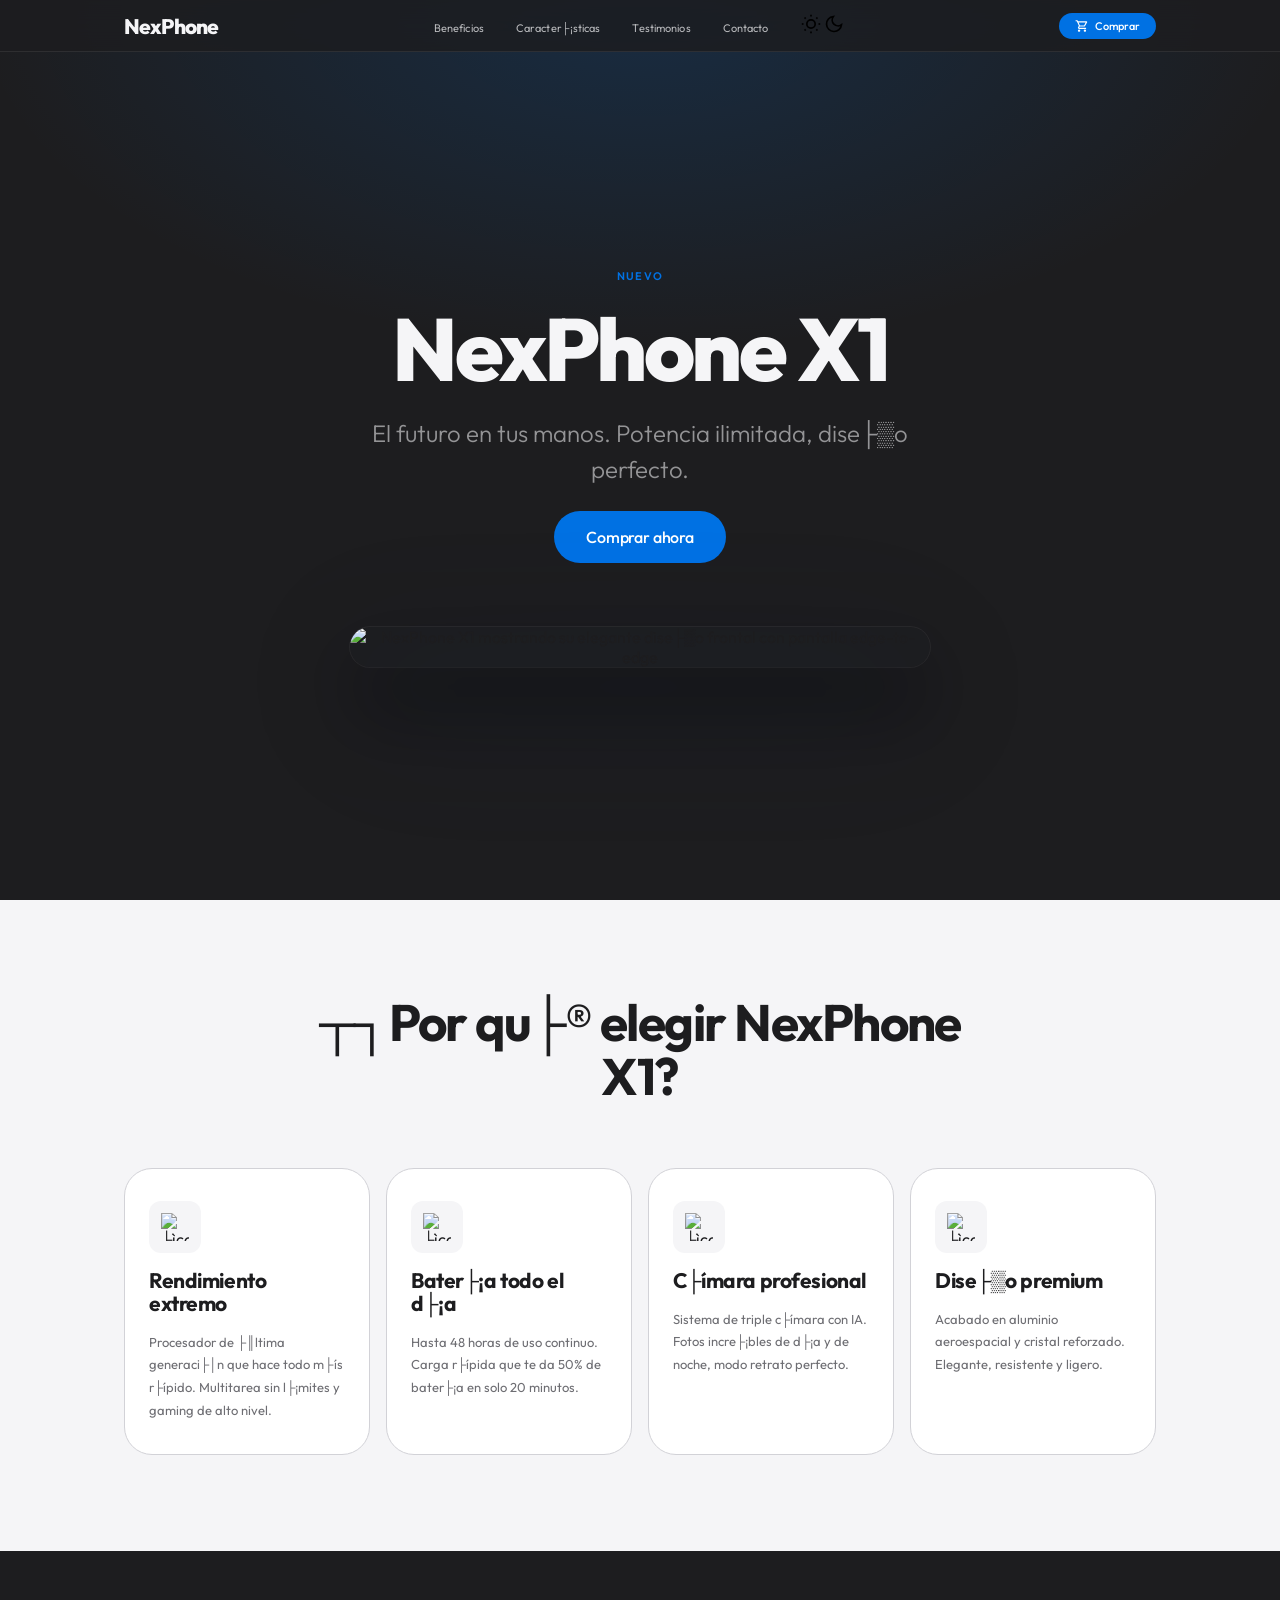
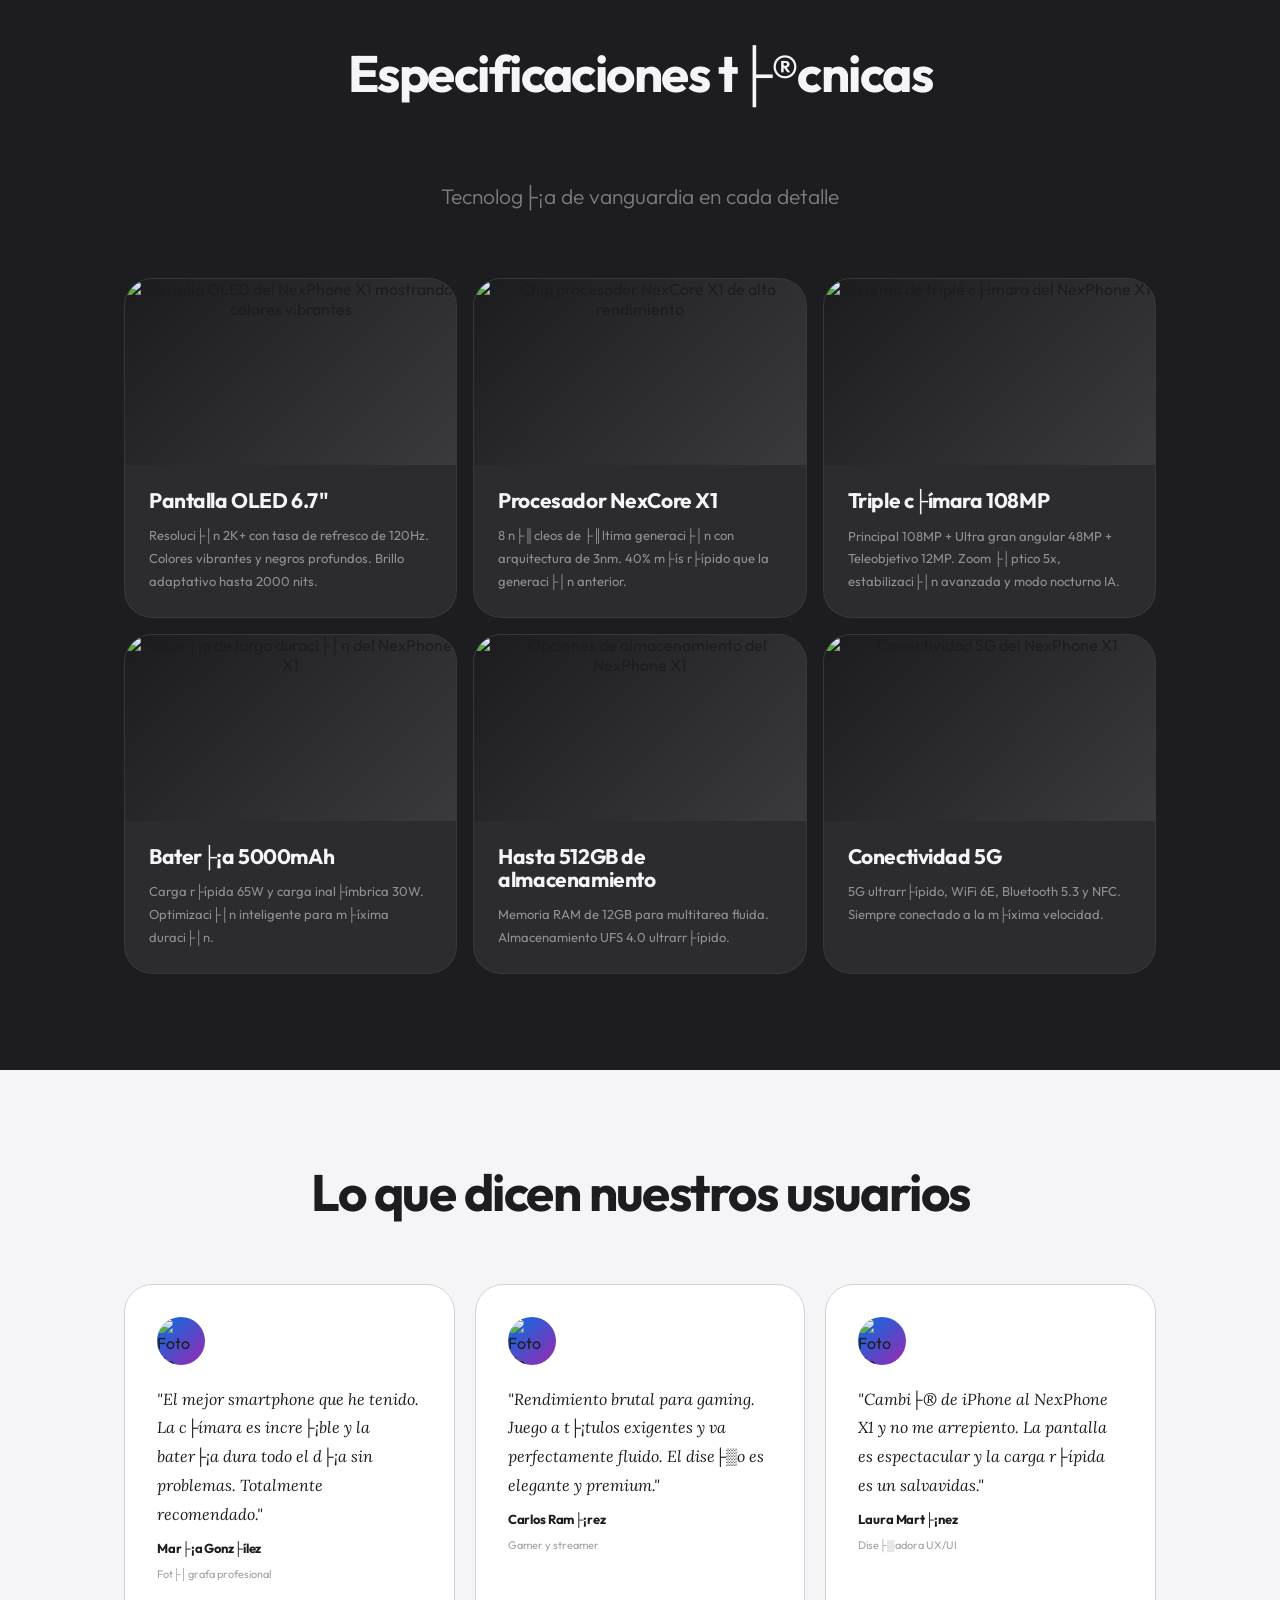
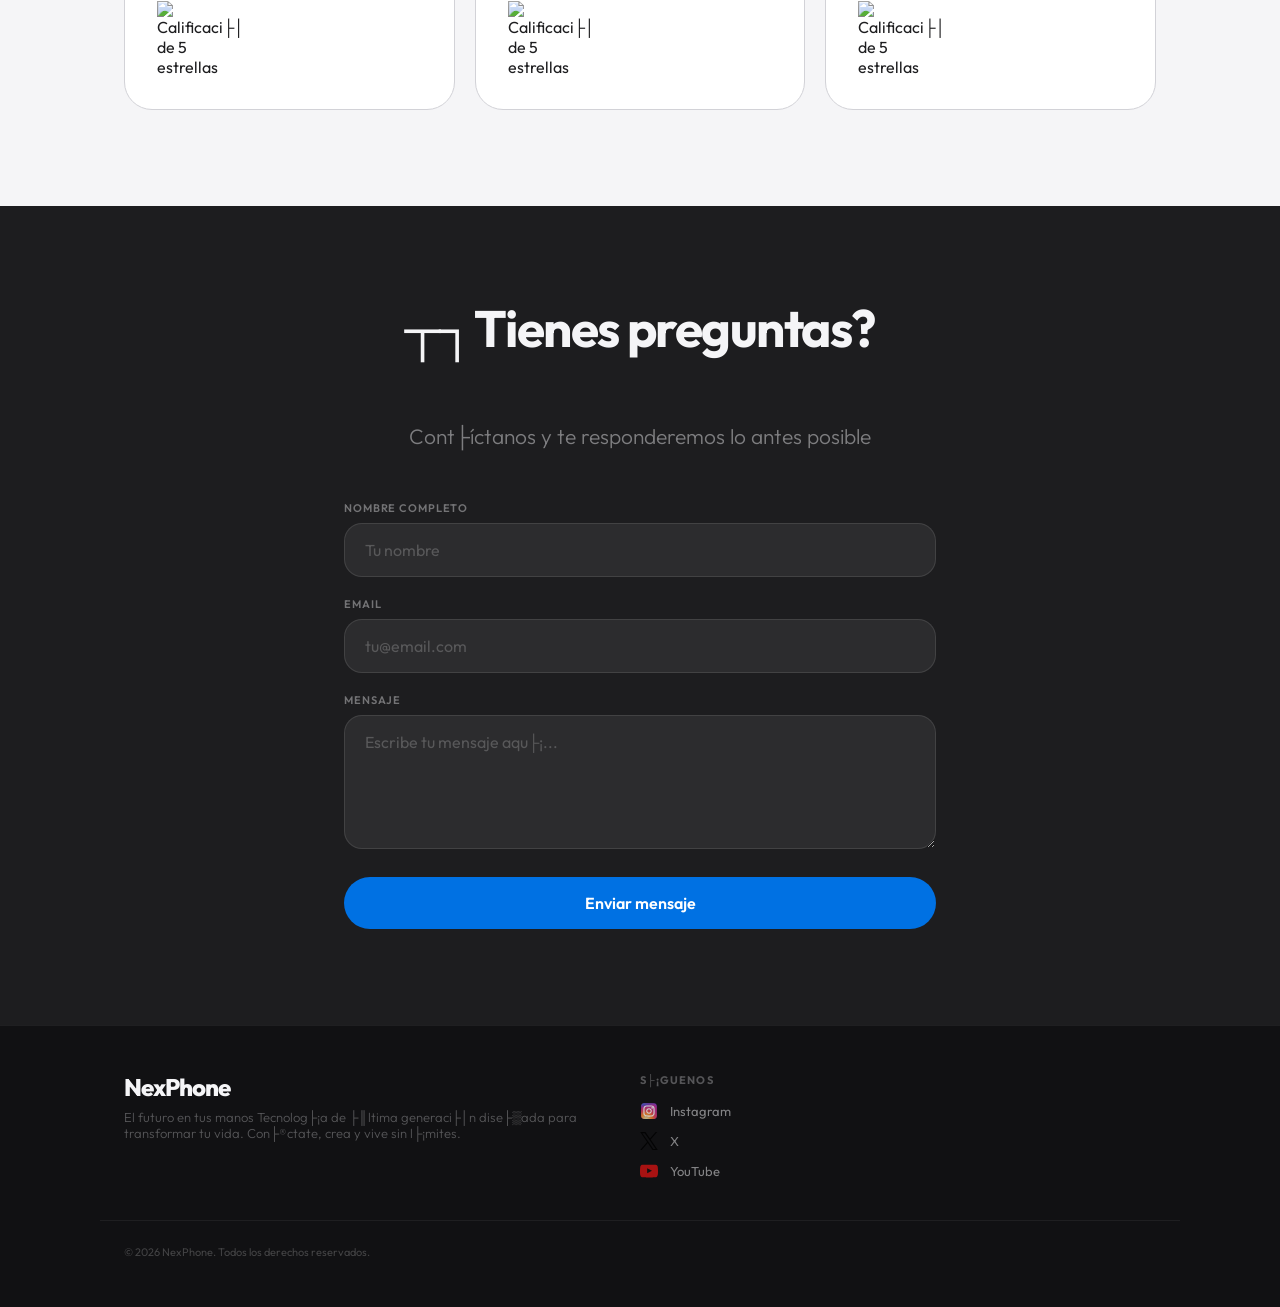
==== commit 30e9bf15: "feat: apply dark mode toggle and scroll animations to main files" ====
--- a/index.html
+++ b/index.html
@@ -1,17 +1,17 @@
-<!DOCTYPE html>
+﻿<!DOCTYPE html>
 <html lang="es">
 <head>
     <meta charset="UTF-8">
     <meta name="viewport" content="width=device-width, initial-scale=1.0">
-    <meta name="description" content="NexPhone X1 - El smartphone del futuro con tecnología innovadora y diseño elegante">
+    <meta name="description" content="NexPhone X1 - El smartphone del futuro con tecnolog├¡a innovadora y dise├▒o elegante">
     <title>NexPhone X1 - El futuro en tus manos</title>
     
     <!-- Enlace a hoja de estilos principal -->
-    <link rel="stylesheet" href="styles.css">
+    <link rel="stylesheet" href="css/styles.css">
 </head>
 <body>
     
-    <!-- HEADER: Barra de navegación principal -->
+    <!-- HEADER: Barra de navegaci├│n principal -->
     <header class="main-header">
         <nav class="main-nav">
             <div class="nav-container">
@@ -20,15 +20,33 @@
                     <a href="#home">NexPhone</a>
                 </div>
                 
-                <!-- Menú de navegación -->
+                <!-- Men├║ de navegaci├│n -->
                 <ul class="nav-menu">
                     <li class="nav-item"><a href="#benefits" class="nav-link">Beneficios</a></li>
-                    <li class="nav-item"><a href="#features" class="nav-link">Características</a></li>
+                    <li class="nav-item"><a href="#features" class="nav-link">Caracter├¡sticas</a></li>
                     <li class="nav-item"><a href="#testimonials" class="nav-link">Testimonios</a></li>
                     <li class="nav-item"><a href="#contact" class="nav-link">Contacto</a></li>
-                </ul>
-                
-                <!-- Botón de compra en navegación -->
+                                <!-- Botón de cambio de tema -->
+                <button class="theme-toggle" aria-label="Cambiar tema" title="Cambiar tema">
+                    <svg class="theme-icon sun-icon" width="20" height="20" viewBox="0 0 24 24" fill="none" stroke="currentColor" stroke-width="2">
+                        <circle cx="12" cy="12" r="5"></circle>
+                        <line x1="12" y1="1" x2="12" y2="3"></line>
+                        <line x1="12" y1="21" x2="12" y2="23"></line>
+                        <line x1="4.22" y1="4.22" x2="5.64" y2="5.64"></line>
+                        <line x1="18.36" y1="18.36" x2="19.78" y2="19.78"></line>
+                        <line x1="1" y1="12" x2="3" y2="12"></line>
+                        <line x1="21" y1="12" x2="23" y2="12"></line>
+                        <line x1="4.22" y1="19.78" x2="5.64" y2="18.36"></line>
+                        <line x1="18.36" y1="5.64" x2="19.78" y2="4.22"></line>
+                    </svg>
+                    <svg class="theme-icon moon-icon" width="20" height="20" viewBox="0 0 24 24" fill="none" stroke="currentColor" stroke-width="2">
+                        <path d="M21 12.79A9 9 0 1 1 11.21 3 7 7 0 0 0 21 12.79z"></path>
+                    </svg>
+                </button>
+                
+</ul>
+                
+                <!-- Bot├│n de compra en navegaci├│n -->
                 <div class="nav-cta">
                     <a href="#buy" class="btn-buy-nav">
                         <img src="public/icons/shop.svg" alt="" class="btn-icon">
@@ -39,17 +57,17 @@
         </nav>
     </header>
 
-    <!-- MAIN: Contenido principal de la página -->
+    <!-- MAIN: Contenido principal de la p├ígina -->
     <main>
         
-        <!-- SECCIÓN HERO: Presentación principal del producto -->
+        <!-- SECCI├ôN HERO: Presentaci├│n principal del producto -->
         <section id="home" class="hero-section">
             <div class="hero-container">
-                <!-- Título principal de la página (solo un h1) -->
+                <!-- T├¡tulo principal de la p├ígina (solo un h1) -->
                 <h1 class="hero-title">NexPhone X1</h1>
                 
-                <!-- Subtítulo descriptivo -->
-                <p class="hero-subtitle">El futuro en tus manos. Potencia ilimitada, diseño perfecto.</p>
+                <!-- Subt├¡tulo descriptivo -->
+                <p class="hero-subtitle">El futuro en tus manos. Potencia ilimitada, dise├▒o perfecto.</p>
                 
                 <!-- Call to Action principal -->
                 <div class="hero-cta">
@@ -58,62 +76,62 @@
                 
                 <!-- Imagen hero del producto -->
                 <div class="hero-image">
-                    <img src="assets/images/nexphone-hero.jpg" alt="NexPhone X1 mostrando su elegante diseño frontal con pantalla edge-to-edge">
+                    <img src="assets/images/nexphone-hero.jpg" alt="NexPhone X1 mostrando su elegante dise├▒o frontal con pantalla edge-to-edge">
                 </div>
             </div>
         </section>
 
-        <!-- SECCIÓN BENEFICIOS: Principales ventajas del producto -->
+        <!-- SECCI├ôN BENEFICIOS: Principales ventajas del producto -->
         <section id="benefits" class="benefits-section">
             <div class="benefits-container">
-                <!-- Título de la sección -->
-                <h2 class="section-title">¿Por qué elegir NexPhone X1?</h2>
+                <!-- T├¡tulo de la secci├│n -->
+                <h2 class="section-title fade-in">┬┐Por qu├® elegir NexPhone X1?</h2>
                 
                 <!-- Grid de beneficios -->
                 <div class="benefits-grid">
                     
                     <!-- Beneficio 1: Rendimiento -->
-                    <article class="benefit-card">
+                    <article class="benefit-card slide-up">
                         <div class="benefit-icon">
-                            <img src="assets/images/icon-performance.svg" alt="Ícono de rendimiento representado por un rayo">
+                            <img src="assets/images/icon-performance.svg" alt="├ìcono de rendimiento representado por un rayo">
                         </div>
                         <h3 class="benefit-title">Rendimiento extremo</h3>
                         <p class="benefit-description">
-                            Procesador de última generación que hace todo más rápido. 
-                            Multitarea sin límites y gaming de alto nivel.
+                            Procesador de ├║ltima generaci├│n que hace todo m├ís r├ípido. 
+                            Multitarea sin l├¡mites y gaming de alto nivel.
                         </p>
                     </article>
                     
-                    <!-- Beneficio 2: Batería -->
-                    <article class="benefit-card">
+                    <!-- Beneficio 2: Bater├¡a -->
+                    <article class="benefit-card slide-up">
                         <div class="benefit-icon">
-                            <img src="assets/images/icon-battery.svg" alt="Ícono de batería con indicador de carga completa">
-                        </div>
-                        <h3 class="benefit-title">Batería todo el día</h3>
+                            <img src="assets/images/icon-battery.svg" alt="├ìcono de bater├¡a con indicador de carga completa">
+                        </div>
+                        <h3 class="benefit-title">Bater├¡a todo el d├¡a</h3>
                         <p class="benefit-description">
-                            Hasta 48 horas de uso continuo. Carga rápida que te da 
-                            50% de batería en solo 20 minutos.
+                            Hasta 48 horas de uso continuo. Carga r├ípida que te da 
+                            50% de bater├¡a en solo 20 minutos.
                         </p>
                     </article>
                     
-                    <!-- Beneficio 3: Cámara -->
-                    <article class="benefit-card">
+                    <!-- Beneficio 3: C├ímara -->
+                    <article class="benefit-card slide-up">
                         <div class="benefit-icon">
-                            <img src="assets/images/icon-camera.svg" alt="Ícono de cámara profesional">
-                        </div>
-                        <h3 class="benefit-title">Cámara profesional</h3>
+                            <img src="assets/images/icon-camera.svg" alt="├ìcono de c├ímara profesional">
+                        </div>
+                        <h3 class="benefit-title">C├ímara profesional</h3>
                         <p class="benefit-description">
-                            Sistema de triple cámara con IA. Fotos increíbles de día 
+                            Sistema de triple c├ímara con IA. Fotos incre├¡bles de d├¡a 
                             y de noche, modo retrato perfecto.
                         </p>
                     </article>
                     
-                    <!-- Beneficio 4: Diseño -->
-                    <article class="benefit-card">
+                    <!-- Beneficio 4: Dise├▒o -->
+                    <article class="benefit-card slide-up">
                         <div class="benefit-icon">
-                            <img src="assets/images/icon-design.svg" alt="Ícono de diseño minimalista">
-                        </div>
-                        <h3 class="benefit-title">Diseño premium</h3>
+                            <img src="assets/images/icon-design.svg" alt="├ìcono de dise├▒o minimalista">
+                        </div>
+                        <h3 class="benefit-title">Dise├▒o premium</h3>
                         <p class="benefit-description">
                             Acabado en aluminio aeroespacial y cristal reforzado. 
                             Elegante, resistente y ligero.
@@ -124,98 +142,98 @@
             </div>
         </section>
 
-        <!-- SECCIÓN CARACTERÍSTICAS: Especificaciones técnicas del producto -->
+        <!-- SECCI├ôN CARACTER├ìSTICAS: Especificaciones t├®cnicas del producto -->
         <section id="features" class="features-section">
             <div class="features-container">
-                <!-- Título de la sección -->
-                <h2 class="section-title">Especificaciones técnicas</h2>
-                
-                <!-- Subtítulo descriptivo -->
-                <p class="section-subtitle">Tecnología de vanguardia en cada detalle</p>
-                
-                <!-- Grid de características técnicas -->
+                <!-- T├¡tulo de la secci├│n -->
+                <h2 class="section-title fade-in">Especificaciones t├®cnicas</h2>
+                
+                <!-- Subt├¡tulo descriptivo -->
+                <p class="section-subtitle fade-in">Tecnolog├¡a de vanguardia en cada detalle</p>
+                
+                <!-- Grid de caracter├¡sticas t├®cnicas -->
                 <div class="features-grid">
                     
-                    <!-- Característica: Pantalla -->
+                    <!-- Caracter├¡stica: Pantalla -->
+                    <div class="feature-item scale-in">
+                        <div class="feature-image">
+                            <img src="assets/images/feature-display.jpg" alt="Pantalla OLED del NexPhone X1 mostrando colores vibrantes">
+                        </div>
+                        <div class="feature-content">
+                            <h3 class="feature-title">Pantalla OLED 6.7"</h3>
+                            <p class="feature-description">
+                                Resoluci├│n 2K+ con tasa de refresco de 120Hz. Colores vibrantes 
+                                y negros profundos. Brillo adaptativo hasta 2000 nits.
+                            </p>
+                        </div>
+                    </div>
+                    
+                    <!-- Caracter├¡stica: Procesador -->
+                    <div class="feature-item scale-in">
+                        <div class="feature-image">
+                            <img src="assets/images/feature-processor.jpg" alt="Chip procesador NexCore X1 de alto rendimiento">
+                        </div>
+                        <div class="feature-content">
+                            <h3 class="feature-title">Procesador NexCore X1</h3>
+                            <p class="feature-description">
+                                8 n├║cleos de ├║ltima generaci├│n con arquitectura de 3nm. 
+                                40% m├ís r├ípido que la generaci├│n anterior.
+                            </p>
+                        </div>
+                    </div>
+                    
+                    <!-- Caracter├¡stica: C├ímara -->
+                    <div class="feature-item scale-in">
+                        <div class="feature-image">
+                            <img src="assets/images/feature-camera.jpg" alt="Sistema de triple c├ímara del NexPhone X1">
+                        </div>
+                        <div class="feature-content">
+                            <h3 class="feature-title">Triple c├ímara 108MP</h3>
+                            <p class="feature-description">
+                                Principal 108MP + Ultra gran angular 48MP + Teleobjetivo 12MP. 
+                                Zoom ├│ptico 5x, estabilizaci├│n avanzada y modo nocturno IA.
+                            </p>
+                        </div>
+                    </div>
+                    
+                    <!-- Caracter├¡stica: Bater├¡a -->
                     <div class="feature-item">
                         <div class="feature-image">
-                            <img src="assets/images/feature-display.jpg" alt="Pantalla OLED del NexPhone X1 mostrando colores vibrantes">
-                        </div>
-                        <div class="feature-content">
-                            <h3 class="feature-title">Pantalla OLED 6.7"</h3>
-                            <p class="feature-description">
-                                Resolución 2K+ con tasa de refresco de 120Hz. Colores vibrantes 
-                                y negros profundos. Brillo adaptativo hasta 2000 nits.
-                            </p>
-                        </div>
-                    </div>
-                    
-                    <!-- Característica: Procesador -->
+                            <img src="assets/images/feature-battery.jpg" alt="Bater├¡a de larga duraci├│n del NexPhone X1">
+                        </div>
+                        <div class="feature-content">
+                            <h3 class="feature-title">Bater├¡a 5000mAh</h3>
+                            <p class="feature-description">
+                                Carga r├ípida 65W y carga inal├ímbrica 30W. Optimizaci├│n 
+                                inteligente para m├íxima duraci├│n.
+                            </p>
+                        </div>
+                    </div>
+                    
+                    <!-- Caracter├¡stica: Almacenamiento -->
                     <div class="feature-item">
                         <div class="feature-image">
-                            <img src="assets/images/feature-processor.jpg" alt="Chip procesador NexCore X1 de alto rendimiento">
-                        </div>
-                        <div class="feature-content">
-                            <h3 class="feature-title">Procesador NexCore X1</h3>
-                            <p class="feature-description">
-                                8 núcleos de última generación con arquitectura de 3nm. 
-                                40% más rápido que la generación anterior.
-                            </p>
-                        </div>
-                    </div>
-                    
-                    <!-- Característica: Cámara -->
+                            <img src="assets/images/feature-storage.jpg" alt="Opciones de almacenamiento del NexPhone X1">
+                        </div>
+                        <div class="feature-content">
+                            <h3 class="feature-title">Hasta 512GB de almacenamiento</h3>
+                            <p class="feature-description">
+                                Memoria RAM de 12GB para multitarea fluida. Almacenamiento 
+                                UFS 4.0 ultrarr├ípido.
+                            </p>
+                        </div>
+                    </div>
+                    
+                    <!-- Caracter├¡stica: Conectividad -->
                     <div class="feature-item">
                         <div class="feature-image">
-                            <img src="assets/images/feature-camera.jpg" alt="Sistema de triple cámara del NexPhone X1">
-                        </div>
-                        <div class="feature-content">
-                            <h3 class="feature-title">Triple cámara 108MP</h3>
-                            <p class="feature-description">
-                                Principal 108MP + Ultra gran angular 48MP + Teleobjetivo 12MP. 
-                                Zoom óptico 5x, estabilización avanzada y modo nocturno IA.
-                            </p>
-                        </div>
-                    </div>
-                    
-                    <!-- Característica: Batería -->
-                    <div class="feature-item">
-                        <div class="feature-image">
-                            <img src="assets/images/feature-battery.jpg" alt="Batería de larga duración del NexPhone X1">
-                        </div>
-                        <div class="feature-content">
-                            <h3 class="feature-title">Batería 5000mAh</h3>
-                            <p class="feature-description">
-                                Carga rápida 65W y carga inalámbrica 30W. Optimización 
-                                inteligente para máxima duración.
-                            </p>
-                        </div>
-                    </div>
-                    
-                    <!-- Característica: Almacenamiento -->
-                    <div class="feature-item">
-                        <div class="feature-image">
-                            <img src="assets/images/feature-storage.jpg" alt="Opciones de almacenamiento del NexPhone X1">
-                        </div>
-                        <div class="feature-content">
-                            <h3 class="feature-title">Hasta 512GB de almacenamiento</h3>
-                            <p class="feature-description">
-                                Memoria RAM de 12GB para multitarea fluida. Almacenamiento 
-                                UFS 4.0 ultrarrápido.
-                            </p>
-                        </div>
-                    </div>
-                    
-                    <!-- Característica: Conectividad -->
-                    <div class="feature-item">
-                        <div class="feature-image">
                             <img src="assets/images/feature-connectivity.jpg" alt="Conectividad 5G del NexPhone X1">
                         </div>
                         <div class="feature-content">
                             <h3 class="feature-title">Conectividad 5G</h3>
                             <p class="feature-description">
-                                5G ultrarrápido, WiFi 6E, Bluetooth 5.3 y NFC. 
-                                Siempre conectado a la máxima velocidad.
+                                5G ultrarr├ípido, WiFi 6E, Bluetooth 5.3 y NFC. 
+                                Siempre conectado a la m├íxima velocidad.
                             </p>
                         </div>
                     </div>
@@ -224,66 +242,66 @@
             </div>
         </section>
 
-        <!-- SECCIÓN TESTIMONIOS: Opiniones de usuarios -->
+        <!-- SECCI├ôN TESTIMONIOS: Opiniones de usuarios -->
         <section id="testimonials" class="testimonials-section">
             <div class="testimonials-container">
-                <!-- Título de la sección -->
-                <h2 class="section-title">Lo que dicen nuestros usuarios</h2>
+                <!-- T├¡tulo de la secci├│n -->
+                <h2 class="section-title fade-in">Lo que dicen nuestros usuarios</h2>
                 
                 <!-- Grid de testimonios -->
                 <div class="testimonials-grid">
                     
                     <!-- Testimonio 1 -->
-                    <article class="testimonial-card">
+                    <article class="testimonial-card slide-in-left">
                         <div class="testimonial-avatar">
-                            <img src="assets/images/user-maria.jpg" alt="Foto de perfil de María González">
+                            <img src="assets/images/user-maria.jpg" alt="Foto de perfil de Mar├¡a Gonz├ílez">
                         </div>
                         <div class="testimonial-content">
                             <p class="testimonial-text">
-                                "El mejor smartphone que he tenido. La cámara es increíble 
-                                y la batería dura todo el día sin problemas. Totalmente recomendado."
-                            </p>
-                            <h3 class="testimonial-author">María González</h3>
-                            <p class="testimonial-role">Fotógrafa profesional</p>
+                                "El mejor smartphone que he tenido. La c├ímara es incre├¡ble 
+                                y la bater├¡a dura todo el d├¡a sin problemas. Totalmente recomendado."
+                            </p>
+                            <h3 class="testimonial-author">Mar├¡a Gonz├ílez</h3>
+                            <p class="testimonial-role">Fot├│grafa profesional</p>
                         </div>
                         <div class="testimonial-rating">
-                            <img src="assets/images/stars-5.svg" alt="Calificación de 5 estrellas">
+                            <img src="assets/images/stars-5.svg" alt="Calificaci├│n de 5 estrellas">
                         </div>
                     </article>
                     
                     <!-- Testimonio 2 -->
-                    <article class="testimonial-card">
+                    <article class="testimonial-card slide-up">
                         <div class="testimonial-avatar">
-                            <img src="assets/images/user-carlos.jpg" alt="Foto de perfil de Carlos Ramírez">
+                            <img src="assets/images/user-carlos.jpg" alt="Foto de perfil de Carlos Ram├¡rez">
                         </div>
                         <div class="testimonial-content">
                             <p class="testimonial-text">
-                                "Rendimiento brutal para gaming. Juego a títulos exigentes 
-                                y va perfectamente fluido. El diseño es elegante y premium."
-                            </p>
-                            <h3 class="testimonial-author">Carlos Ramírez</h3>
+                                "Rendimiento brutal para gaming. Juego a t├¡tulos exigentes 
+                                y va perfectamente fluido. El dise├▒o es elegante y premium."
+                            </p>
+                            <h3 class="testimonial-author">Carlos Ram├¡rez</h3>
                             <p class="testimonial-role">Gamer y streamer</p>
                         </div>
                         <div class="testimonial-rating">
-                            <img src="assets/images/stars-5.svg" alt="Calificación de 5 estrellas">
+                            <img src="assets/images/stars-5.svg" alt="Calificaci├│n de 5 estrellas">
                         </div>
                     </article>
                     
                     <!-- Testimonio 3 -->
-                    <article class="testimonial-card">
+                    <article class="testimonial-card slide-in-right">
                         <div class="testimonial-avatar">
-                            <img src="assets/images/user-laura.jpg" alt="Foto de perfil de Laura Martínez">
+                            <img src="assets/images/user-laura.jpg" alt="Foto de perfil de Laura Mart├¡nez">
                         </div>
                         <div class="testimonial-content">
                             <p class="testimonial-text">
-                                "Cambié de iPhone al NexPhone X1 y no me arrepiento. 
-                                La pantalla es espectacular y la carga rápida es un salvavidas."
-                            </p>
-                            <h3 class="testimonial-author">Laura Martínez</h3>
-                            <p class="testimonial-role">Diseñadora UX/UI</p>
+                                "Cambi├® de iPhone al NexPhone X1 y no me arrepiento. 
+                                La pantalla es espectacular y la carga r├ípida es un salvavidas."
+                            </p>
+                            <h3 class="testimonial-author">Laura Mart├¡nez</h3>
+                            <p class="testimonial-role">Dise├▒adora UX/UI</p>
                         </div>
                         <div class="testimonial-rating">
-                            <img src="assets/images/stars-5.svg" alt="Calificación de 5 estrellas">
+                            <img src="assets/images/stars-5.svg" alt="Calificaci├│n de 5 estrellas">
                         </div>
                     </article>
                     
@@ -291,14 +309,14 @@
             </div>
         </section>
 
-        <!-- SECCIÓN CONTACTO: Formulario de contacto -->
+        <!-- SECCI├ôN CONTACTO: Formulario de contacto -->
         <section id="contact" class="contact-section">
             <div class="contact-container">
-                <!-- Título de la sección -->
-                <h2 class="section-title">¿Tienes preguntas?</h2>
-                
-                <!-- Subtítulo -->
-                <p class="section-subtitle">Contáctanos y te responderemos lo antes posible</p>
+                <!-- T├¡tulo de la secci├│n -->
+                <h2 class="section-title">┬┐Tienes preguntas?</h2>
+                
+                <!-- Subt├¡tulo -->
+                <p class="section-subtitle">Cont├íctanos y te responderemos lo antes posible</p>
                 
                 <!-- Formulario de contacto -->
                 <form class="contact-form" action="#" method="POST">
@@ -337,12 +355,12 @@
                             name="message" 
                             class="form-textarea" 
                             rows="5" 
-                            placeholder="Escribe tu mensaje aquí..."
+                            placeholder="Escribe tu mensaje aqu├¡..."
                             required
                         ></textarea>
                     </div>
                     
-                    <!-- Botón de envío -->
+                    <!-- Bot├│n de env├¡o -->
                     <div class="form-submit">
                         <button type="submit" class="btn-submit">Enviar mensaje</button>
                     </div>
@@ -353,36 +371,36 @@
 
     </main>
 
-    <!-- FOOTER: Pie de página con información adicional y redes sociales -->
+    <!-- FOOTER: Pie de p├ígina con informaci├│n adicional y redes sociales -->
     <footer class="main-footer">
         <div class="footer-container">
             
-            <!-- Información de la marca -->
+            <!-- Informaci├│n de la marca -->
             <div class="footer-brand">
                 <h3 class="footer-logo">NexPhone</h3>
                 <p class="footer-tagline">El futuro en tus manos
-                                        Tecnología de última generación diseñada para transformar tu vida. Conéctate, crea y vive sin límites.</p>
+                                        Tecnolog├¡a de ├║ltima generaci├│n dise├▒ada para transformar tu vida. Con├®ctate, crea y vive sin l├¡mites.</p>
             </div>
             
             <!-- Redes sociales -->
             <div class="footer-social">
-                <h4 class="footer-heading">Síguenos</h4>
+                <h4 class="footer-heading">S├¡guenos</h4>
                 <ul class="social-links">
                     <li class="social-item">
                         <a href="https://instagram.com/nexphone" class="social-link" target="_blank" rel="noopener noreferrer">
-                            <img src="public/icons/instagram.svg" alt="Síguenos en Instagram">
+                            <img src="public/icons/instagram.svg" alt="S├¡guenos en Instagram">
                             Instagram
                         </a>
                     </li>
                     <li class="social-item">
                         <a href="https://twitter.com/nexphone" class="social-link" target="_blank" rel="noopener noreferrer">
-                            <img src="public/icons/twitter.svg" alt="Síguenos en Twitter">
+                            <img src="public/icons/twitter.svg" alt="S├¡guenos en Twitter">
                             X
                         </a>
                     </li>
                     <li class="social-item">
                         <a href="https://youtube.com/nexphone" class="social-link" target="_blank" rel="noopener noreferrer">
-                            <img src="public/icons/youtube.svg" alt="Suscríbete a nuestro canal de YouTube">
+                            <img src="public/icons/youtube.svg" alt="Suscr├¡bete a nuestro canal de YouTube">
                             YouTube
                         </a>
                     </li>
@@ -401,7 +419,7 @@
     </footer>
 
     <!-- Enlace a archivo JavaScript -->
-    <script src="script.js"></script>
+    <script src="js/script.js"></script>
     
 </body>
 </html>
--- a/css/styles.css
+++ b/css/styles.css
@@ -0,0 +1,2329 @@
+��@ i m p o r t   u r l ( ' h t t p s : / / f o n t s . g o o g l e a p i s . c o m / c s s 2 ? f a m i l y = O u t f i t : w g h t @ 3 0 0 ; 4 0 0 ; 5 0 0 ; 6 0 0 ; 7 0 0 ; 8 0 0 & f a m i l y = L o r a : i t a l , w g h t @ 0 , 4 0 0 ; 1 , 4 0 0 & d i s p l a y = s w a p ' ) ; + 
+ + 
+ / *   � � � � � � � � � � � � � � � � � � � � � � � � � � � � � � � � � � � � � � � � � � � � � � � � � � � � � � � � � � � � � � � � � � � � � � � � � � � � � � � � � � � � � � � � � � � � � � � � � � � � � � � � � � � � � � � � � � � � � � � � � � � � � � � � � � � � � � � � � � � � � � � � � � � � � � � � � � � � � � � � � � � � � � � � � � � � � � � � � � � � + 
+       2 .   D E S I G N   T O K E N S + 
+       � � � � � � � � � � � � � � � � � � � � � � � � � � � � � � � � � � � � � � � � � � � � � � � � � � � � � � � � � � � � � � � � � � � � � � � � � � � � � � � � � � � � � � � � � � � � � � � � � � � � � � � � � � � � � � � � � � � � � � � � � � � � � � � � � � � � � � � � � � � � � � � � � � � � � � � � � � � � � � � � � � � � � � � � � � � � � � � � � � � �   * / + 
+ : r o o t   { + 
+     / *   C o l o r e s   � � �   P a l e t a   A p p l e - l i k e   * / + 
+     - - c - w h i t e :             # f f f f f f ; + 
+     - - c - b g :                   # f 5 f 5 f 7 ;                 / *   g r i s   m u y   s u a v e ,   f i r m a   d e   A p p l e   * / + 
+     - - c - b g - d a r k :         # 1 d 1 d 1 f ;                 / *   n e g r o   A p p l e   * / + 
+     - - c - b g - m i d :           # f b f b f d ; + 
+     - - c - s u r f a c e :         # f f f f f f ; + 
+     - - c - b o r d e r :           # d 2 d 2 d 7 ; + 
+     - - c - a c c e n t :           # 0 0 7 1 e 3 ;                 / *   a z u l   A p p l e   * / + 
+     - - c - a c c e n t - h :       # 0 0 7 7 e d ; + 
+     - - c - t e x t :               # 1 d 1 d 1 f ; + 
+     - - c - t e x t - m i d :       # 6 e 6 e 7 3 ; + 
+     - - c - t e x t - l i g h t :   # a 1 a 1 a 6 ; + 
+     - - c - o n - d a r k :         # f 5 f 5 f 7 ; + 
+ + 
+     / *   T i p o g r a f +%� a   * / + 
+     - - f o n t - s a n s :         ' O u t f i t ' ,   - a p p l e - s y s t e m ,   B l i n k M a c S y s t e m F o n t ,   s a n s - s e r i f ; + 
+     - - f o n t - s e r i f :       ' L o r a ' ,   G e o r g i a ,   s e r i f ; + 
+ + 
+     / *   E s c a l a   d e   t i p o   * / + 
+     - - t - x s :       0 . 6 8 7 5 r e m ; + 
+     - - t - s m :       0 . 8 1 2 5 r e m ; + 
+     - - t - b a s e :   1 r e m ; + 
+     - - t - m d :       1 . 1 2 5 r e m ; + 
+     - - t - l g :       1 . 3 1 2 5 r e m ; + 
+     - - t - x l :       1 . 5 r e m ; + 
+     - - t - 2 x l :     2 r e m ; + 
+     - - t - 3 x l :     2 . 5 r e m ; + 
+     - - t - 4 x l :     3 . 5 r e m ; + 
+     - - t - 5 x l :     4 . 5 r e m ; + 
+     - - t - 6 x l :     5 . 5 r e m ; + 
+ + 
+     / *   E s p a c i a d o   * / + 
+     - - s - 2 :       0 . 5 r e m ; + 
+     - - s - 3 :       0 . 7 5 r e m ; + 
+     - - s - 4 :       1 r e m ; + 
+     - - s - 5 :       1 . 2 5 r e m ; + 
+     - - s - 6 :       1 . 5 r e m ; + 
+     - - s - 8 :       2 r e m ; + 
+     - - s - 1 0 :     2 . 5 r e m ; + 
+     - - s - 1 2 :     3 r e m ; + 
+     - - s - 1 6 :     4 r e m ; + 
+     - - s - 2 0 :     5 r e m ; + 
+     - - s - 2 4 :     6 r e m ; + 
+     - - s - 3 2 :     8 r e m ; + 
+ + 
+     / *   B o r d e s   * / + 
+     - - r - s m :       6 p x ; + 
+     - - r - m d :       1 2 p x ; + 
+     - - r - l g :       1 8 p x ; + 
+     - - r - x l :       2 8 p x ; + 
+     - - r - f u l l :   9 9 9 9 p x ; + 
+ + 
+     / *   S o m b r a s   * / + 
+     - - s h - s m :     0   2 p x   8 p x   r g b a ( 0 , 0 , 0 , . 0 6 ) ; + 
+     - - s h - m d :     0   4 p x   2 0 p x   r g b a ( 0 , 0 , 0 , . 0 8 ) ; + 
+     - - s h - l g :     0   1 2 p x   4 8 p x   r g b a ( 0 , 0 , 0 , . 1 0 ) ; + 
+     - - s h - x l :     0   2 0 p x   6 0 p x   r g b a ( 0 , 0 , 0 , . 1 3 ) ; + 
+ + 
+     / *   T r a n s i c i o n e s   * / + 
+     - - t r - f a s t :       2 0 0 m s   e a s e ; + 
+     - - t r - n o r m a l :   4 0 0 m s   c u b i c - b e z i e r ( 0 . 2 5 ,   0 . 4 6 ,   0 . 4 5 ,   0 . 9 4 ) ; + 
+     - - t r - s l o w :       7 0 0 m s   c u b i c - b e z i e r ( 0 . 2 2 ,   1 ,   0 . 3 6 ,   1 ) ; + 
+ + 
+     / *   L a y o u t   * / + 
+     - - m a x - w :     1 0 8 0 p x ; + 
+     - - n a v - h :     5 2 p x ; + 
+ } + 
+ + 
+ / *   � � � � � � � � � � � � � � � � � � � � � � � � � � � � � � � � � � � � � � � � � � � � � � � � � � � � � � � � � � � � � � � � � � � � � � � � � � � � � � � � � � � � � � � � � � � � � � � � � � � � � � � � � � � � � � � � � � � � � � � � � � � � � � � � � � � � � � � � � � � � � � � � � � � � � � � � � � � � � � � � � � � � � � � � � � � � � � � � � � � � + 
+       3 .   R E S E T   B A S E + 
+       � � � � � � � � � � � � � � � � � � � � � � � � � � � � � � � � � � � � � � � � � � � � � � � � � � � � � � � � � � � � � � � � � � � � � � � � � � � � � � � � � � � � � � � � � � � � � � � � � � � � � � � � � � � � � � � � � � � � � � � � � � � � � � � � � � � � � � � � � � � � � � � � � � � � � � � � � � � � � � � � � � � � � � � � � � � � � � � � � � � �   * / + 
+ * ,   * : : b e f o r e ,   * : : a f t e r   { + 
+     b o x - s i z i n g :   b o r d e r - b o x ; + 
+     m a r g i n :   0 ; + 
+     p a d d i n g :   0 ; + 
+ } + 
+ + 
+ h t m l   { + 
+     s c r o l l - b e h a v i o r :   s m o o t h ; + 
+     f o n t - s i z e :   1 6 p x ; + 
+ } + 
+ + 
+ b o d y   { + 
+     f o n t - f a m i l y :   v a r ( - - f o n t - s a n s ) ; + 
+     f o n t - s i z e :   v a r ( - - t - b a s e ) ; + 
+     c o l o r :   v a r ( - - c - t e x t ) ; + 
+     b a c k g r o u n d - c o l o r :   v a r ( - - c - b g - m i d ) ; + 
+     - w e b k i t - f o n t - s m o o t h i n g :   a n t i a l i a s e d ; + 
+     - m o z - o s x - f o n t - s m o o t h i n g :   g r a y s c a l e ; + 
+     o v e r f l o w - x :   h i d d e n ; + 
+ } + 
+ + 
+ i m g   { + 
+     d i s p l a y :   b l o c k ; + 
+     m a x - w i d t h :   1 0 0 % ; + 
+     h e i g h t :   a u t o ; + 
+ } + 
+ + 
+ a   { + 
+     t e x t - d e c o r a t i o n :   n o n e ; + 
+     c o l o r :   i n h e r i t ; + 
+ } + 
+ + 
+ u l   {   l i s t - s t y l e :   n o n e ;   } + 
+ + 
+ b u t t o n ,   i n p u t ,   t e x t a r e a   { + 
+     f o n t :   i n h e r i t ; + 
+     b o r d e r :   n o n e ; + 
+     b a c k g r o u n d :   n o n e ; + 
+ } + 
+ + 
+ b u t t o n   {   c u r s o r :   p o i n t e r ;   } + 
+ + 
+ h 1 ,   h 2 ,   h 3 ,   h 4   { + 
+     f o n t - f a m i l y :   v a r ( - - f o n t - s a n s ) ; + 
+     f o n t - w e i g h t :   7 0 0 ; + 
+     l i n e - h e i g h t :   1 . 1 ; + 
+     l e t t e r - s p a c i n g :   - 0 . 0 2 5 e m ; + 
+ } + 
+ + 
+ / *   � � � � � � � � � � � � � � � � � � � � � � � � � � � � � � � � � � � � � � � � � � � � � � � � � � � � � � � � � � � � � � � � � � � � � � � � � � � � � � � � � � � � � � � � � � � � � � � � � � � � � � � � � � � � � � � � � � � � � � � � � � � � � � � � � � � � � � � � � � � � � � � � � � � � � � � � � � � � � � � � � � � � � � � � � � � � � � � � � � � � + 
+       4 .   C O N T E N E D O R E S   ( u n o   p o r   s e c c i +%%n   s e g +%Q%n   e l   H T M L ) + 
+       � � � � � � � � � � � � � � � � � � � � � � � � � � � � � � � � � � � � � � � � � � � � � � � � � � � � � � � � � � � � � � � � � � � � � � � � � � � � � � � � � � � � � � � � � � � � � � � � � � � � � � � � � � � � � � � � � � � � � � � � � � � � � � � � � � � � � � � � � � � � � � � � � � � � � � � � � � � � � � � � � � � � � � � � � � � � � � � � � � � �   * / + 
+ . n a v - c o n t a i n e r , + 
+ . h e r o - c o n t a i n e r , + 
+ . b e n e f i t s - c o n t a i n e r , + 
+ . f e a t u r e s - c o n t a i n e r , + 
+ . t e s t i m o n i a l s - c o n t a i n e r , + 
+ . c o n t a c t - c o n t a i n e r , + 
+ . f o o t e r - c o n t a i n e r   { + 
+     w i d t h :   1 0 0 % ; + 
+     m a x - w i d t h :   v a r ( - - m a x - w ) ; + 
+     m a r g i n - i n l i n e :   a u t o ; + 
+     p a d d i n g - i n l i n e :   v a r ( - - s - 6 ) ; + 
+ } + 
+ + 
+ / *   � � � � � � � � � � � � � � � � � � � � � � � � � � � � � � � � � � � � � � � � � � � � � � � � � � � � � � � � � � � � � � � � � � � � � � � � � � � � � � � � � � � � � � � � � � � � � � � � � � � � � � � � � � � � � � � � � � � � � � � � � � � � � � � � � � � � � � � � � � � � � � � � � � � � � � � � � � � � � � � � � � � � � � � � � � � � � � � � � � � � + 
+       5 .   T I P O G R A F +%� A   C O M P A R T I D A + 
+       � � � � � � � � � � � � � � � � � � � � � � � � � � � � � � � � � � � � � � � � � � � � � � � � � � � � � � � � � � � � � � � � � � � � � � � � � � � � � � � � � � � � � � � � � � � � � � � � � � � � � � � � � � � � � � � � � � � � � � � � � � � � � � � � � � � � � � � � � � � � � � � � � � � � � � � � � � � � � � � � � � � � � � � � � � � � � � � � � � � �   * / + 
+ . s e c t i o n - t i t l e   { + 
+     f o n t - s i z e :   c l a m p ( v a r ( - - t - 2 x l ) ,   4 v w ,   v a r ( - - t - 4 x l ) ) ; + 
+     f o n t - w e i g h t :   7 0 0 ; + 
+     l e t t e r - s p a c i n g :   - 0 . 0 3 e m ; + 
+     l i n e - h e i g h t :   1 . 0 5 ; + 
+     c o l o r :   v a r ( - - c - t e x t ) ; + 
+ } + 
+ + 
+ . s e c t i o n - s u b t i t l e   { + 
+     f o n t - s i z e :   c l a m p ( v a r ( - - t - m d ) ,   2 v w ,   v a r ( - - t - l g ) ) ; + 
+     c o l o r :   v a r ( - - c - t e x t - m i d ) ; + 
+     f o n t - w e i g h t :   3 0 0 ; + 
+     l i n e - h e i g h t :   1 . 6 ; + 
+     m a r g i n - t o p :   v a r ( - - s - 4 ) ; + 
+     m a x - w i d t h :   5 2 c h ; + 
+ } + 
+ + 
+ / *   � � � � � � � � � � � � � � � � � � � � � � � � � � � � � � � � � � � � � � � � � � � � � � � � � � � � � � � � � � � � � � � � � � � � � � � � � � � � � � � � � � � � � � � � � � � � � � � � � � � � � � � � � � � � � � � � � � � � � � � � � � � � � � � � � � � � � � � � � � � � � � � � � � � � � � � � � � � � � � � � � � � � � � � � � � � � � � � � � � � � + 
+       6 .   A N I M A C I O N E S   D E   E N T R A D A   ( a c t i v a d a s   p o r   J S   c o n   I n t e r s e c t i o n   O b s e r v e r ) + 
+       � � � � � � � � � � � � � � � � � � � � � � � � � � � � � � � � � � � � � � � � � � � � � � � � � � � � � � � � � � � � � � � � � � � � � � � � � � � � � � � � � � � � � � � � � � � � � � � � � � � � � � � � � � � � � � � � � � � � � � � � � � � � � � � � � � � � � � � � � � � � � � � � � � � � � � � � � � � � � � � � � � � � � � � � � � � � � � � � � � � �   * / + 
+ + 
+ / *   A n i m a c i +%%n   F a d e   I n   * / + 
+ . f a d e - i n   { + 
+     o p a c i t y :   0 ; + 
+     t r a n s i t i o n :   o p a c i t y   0 . 8 s   c u b i c - b e z i e r ( 0 . 2 2 ,   1 ,   0 . 3 6 ,   1 ) ; + 
+ } + 
+ + 
+ . f a d e - i n . v i s i b l e   { + 
+     o p a c i t y :   1 ; + 
+ } + 
+ + 
+ / *   A n i m a c i +%%n   S l i d e   U p   * / + 
+ . s l i d e - u p   { + 
+     o p a c i t y :   0 ; + 
+     t r a n s f o r m :   t r a n s l a t e Y ( 4 0 p x ) ; + 
+     t r a n s i t i o n :   o p a c i t y   0 . 8 s   c u b i c - b e z i e r ( 0 . 2 2 ,   1 ,   0 . 3 6 ,   1 ) , + 
+                             t r a n s f o r m   0 . 8 s   c u b i c - b e z i e r ( 0 . 2 2 ,   1 ,   0 . 3 6 ,   1 ) ; + 
+ } + 
+ + 
+ . s l i d e - u p . v i s i b l e   { + 
+     o p a c i t y :   1 ; + 
+     t r a n s f o r m :   t r a n s l a t e Y ( 0 ) ; + 
+ } + 
+ + 
+ / *   A n i m a c i +%%n   S l i d e   I n   d e s d e   l a   i z q u i e r d a   * / + 
+ . s l i d e - i n - l e f t   { + 
+     o p a c i t y :   0 ; + 
+     t r a n s f o r m :   t r a n s l a t e X ( - 4 0 p x ) ; + 
+     t r a n s i t i o n :   o p a c i t y   0 . 8 s   c u b i c - b e z i e r ( 0 . 2 2 ,   1 ,   0 . 3 6 ,   1 ) , + 
+                             t r a n s f o r m   0 . 8 s   c u b i c - b e z i e r ( 0 . 2 2 ,   1 ,   0 . 3 6 ,   1 ) ; + 
+ } + 
+ + 
+ . s l i d e - i n - l e f t . v i s i b l e   { + 
+     o p a c i t y :   1 ; + 
+     t r a n s f o r m :   t r a n s l a t e X ( 0 ) ; + 
+ } + 
+ + 
+ / *   A n i m a c i +%%n   S l i d e   I n   d e s d e   l a   d e r e c h a   * / + 
+ . s l i d e - i n - r i g h t   { + 
+     o p a c i t y :   0 ; + 
+     t r a n s f o r m :   t r a n s l a t e X ( 4 0 p x ) ; + 
+     t r a n s i t i o n :   o p a c i t y   0 . 8 s   c u b i c - b e z i e r ( 0 . 2 2 ,   1 ,   0 . 3 6 ,   1 ) , + 
+                             t r a n s f o r m   0 . 8 s   c u b i c - b e z i e r ( 0 . 2 2 ,   1 ,   0 . 3 6 ,   1 ) ; + 
+ } + 
+ + 
+ . s l i d e - i n - r i g h t . v i s i b l e   { + 
+     o p a c i t y :   1 ; + 
+     t r a n s f o r m :   t r a n s l a t e X ( 0 ) ; + 
+ } + 
+ + 
+ / *   A n i m a c i +%%n   S c a l e   ( z o o m )   * / + 
+ . s c a l e - i n   { + 
+     o p a c i t y :   0 ; + 
+     t r a n s f o r m :   s c a l e ( 0 . 9 ) ; + 
+     t r a n s i t i o n :   o p a c i t y   0 . 8 s   c u b i c - b e z i e r ( 0 . 2 2 ,   1 ,   0 . 3 6 ,   1 ) , + 
+                             t r a n s f o r m   0 . 8 s   c u b i c - b e z i e r ( 0 . 2 2 ,   1 ,   0 . 3 6 ,   1 ) ; + 
+ } + 
+ + 
+ . s c a l e - i n . v i s i b l e   { + 
+     o p a c i t y :   1 ; + 
+     t r a n s f o r m :   s c a l e ( 1 ) ; + 
+ } + 
+ + 
+ / *   � � � � � � � � � � � � � � � � � � � � � � � � � � � � � � � � � � � � � � � � � � � � � � � � � � � � � � � � � � � � � � � � � � � � � � � � � � � � � � � � � � � � � � � � � � � � � � � � � � � � � � � � � � � � � � � � � � � � � � � � � � � � � � � � � � � � � � � � � � � � � � � � � � � � � � � � � � � � � � � � � � � � � � � � � � � � � � � � � � � � + 
+       7 .   B O T O N E S + 
+       � � � � � � � � � � � � � � � � � � � � � � � � � � � � � � � � � � � � � � � � � � � � � � � � � � � � � � � � � � � � � � � � � � � � � � � � � � � � � � � � � � � � � � � � � � � � � � � � � � � � � � � � � � � � � � � � � � � � � � � � � � � � � � � � � � � � � � � � � � � � � � � � � � � � � � � � � � � � � � � � � � � � � � � � � � � � � � � � � � � �   * / + 
+ . b t n - p r i m a r y , + 
+ . b t n - b u y - n a v , + 
+ . b t n - s u b m i t   { + 
+     d i s p l a y :   i n l i n e - f l e x ; + 
+     a l i g n - i t e m s :   c e n t e r ; + 
+     j u s t i f y - c o n t e n t :   c e n t e r ; + 
+     b o r d e r - r a d i u s :   v a r ( - - r - f u l l ) ; + 
+     f o n t - f a m i l y :   v a r ( - - f o n t - s a n s ) ; + 
+     f o n t - w e i g h t :   5 0 0 ; + 
+     w h i t e - s p a c e :   n o w r a p ; + 
+     t r a n s i t i o n :   b a c k g r o u n d - c o l o r   v a r ( - - t r - f a s t ) , + 
+                             b o x - s h a d o w   v a r ( - - t r - f a s t ) , + 
+                             t r a n s f o r m   v a r ( - - t r - f a s t ) ; + 
+     o u t l i n e :   n o n e ; + 
+     c u r s o r :   p o i n t e r ; + 
+ } + 
+ + 
+ / *   B o t +%%n   h e r o   C T A   * / + 
+ . b t n - p r i m a r y   { + 
+     b a c k g r o u n d - c o l o r :   v a r ( - - c - a c c e n t ) ; + 
+     c o l o r :   v a r ( - - c - w h i t e ) ; + 
+     f o n t - s i z e :   v a r ( - - t - b a s e ) ; + 
+     p a d d i n g :   v a r ( - - s - 4 )   v a r ( - - s - 8 ) ; + 
+     l e t t e r - s p a c i n g :   - 0 . 0 1 e m ; + 
+ } + 
+ + 
+ . b t n - p r i m a r y : h o v e r   { + 
+     b a c k g r o u n d - c o l o r :   v a r ( - - c - a c c e n t - h ) ; + 
+     b o x - s h a d o w :   0   4 p x   2 0 p x   r g b a ( 0 , 1 1 3 , 2 2 7 , 0 . 3 5 ) ; + 
+     t r a n s f o r m :   t r a n s l a t e Y ( - 1 p x ) ; + 
+ } + 
+ + 
+ . b t n - p r i m a r y : a c t i v e   {   t r a n s f o r m :   s c a l e ( 0 . 9 7 ) ;   } + 
+ + 
+ / *   B o t +%%n   n a v   * / + 
+ . b t n - b u y - n a v   { + 
+     b a c k g r o u n d - c o l o r :   v a r ( - - c - a c c e n t ) ; + 
+     c o l o r :   v a r ( - - c - w h i t e ) ; + 
+     f o n t - s i z e :   v a r ( - - t - x s ) ; + 
+     p a d d i n g :   6 p x   v a r ( - - s - 4 ) ; + 
+     d i s p l a y :   i n l i n e - f l e x ; + 
+     a l i g n - i t e m s :   c e n t e r ; + 
+     g a p :   6 p x ; + 
+ } + 
+ + 
+ . b t n - b u y - n a v : h o v e r   { + 
+     b a c k g r o u n d - c o l o r :   v a r ( - - c - a c c e n t - h ) ; + 
+ } + 
+ + 
+ . b t n - b u y - n a v   . b t n - i c o n   { + 
+     w i d t h :   1 4 p x ; + 
+     h e i g h t :   1 4 p x ; + 
+     o b j e c t - f i t :   c o n t a i n ; + 
+     f i l t e r :   b r i g h t n e s s ( 0 )   i n v e r t ( 1 ) ; + 
+ } + 
+ + 
+ / *   B o t +%%n   s u b m i t   f o r m u l a r i o   * / + 
+ . b t n - s u b m i t   { + 
+     b a c k g r o u n d - c o l o r :   v a r ( - - c - a c c e n t ) ; + 
+     c o l o r :   v a r ( - - c - w h i t e ) ; + 
+     f o n t - s i z e :   v a r ( - - t - b a s e ) ; + 
+     f o n t - w e i g h t :   6 0 0 ; + 
+     p a d d i n g :   v a r ( - - s - 4 )   v a r ( - - s - 1 0 ) ; + 
+     w i d t h :   1 0 0 % ; + 
+ } + 
+ + 
+ . b t n - s u b m i t : h o v e r   { + 
+     b a c k g r o u n d - c o l o r :   v a r ( - - c - a c c e n t - h ) ; + 
+     b o x - s h a d o w :   0   4 p x   2 0 p x   r g b a ( 0 , 1 1 3 , 2 2 7 , 0 . 3 ) ; + 
+     t r a n s f o r m :   t r a n s l a t e Y ( - 1 p x ) ; + 
+ } + 
+ + 
+ . b t n - s u b m i t : a c t i v e   {   t r a n s f o r m :   s c a l e ( 0 . 9 8 ) ;   } + 
+ + 
+ / *   � � � � � � � � � � � � � � � � � � � � � � � � � � � � � � � � � � � � � � � � � � � � � � � � � � � � � � � � � � � � � � � � � � � � � � � � � � � � � � � � � � � � � � � � � � � � � � � � � � � � � � � � � � � � � � � � � � � � � � � � � � � � � � � � � � � � � � � � � � � � � � � � � � � � � � � � � � � � � � � � � � � � � � � � � � � � � � � � � � � � + 
+       8 .   H E A D E R   /   N A V E G A C I +%� N + 
+             C l a s e s :   . m a i n - h e a d e r ,   . m a i n - n a v ,   . n a v - c o n t a i n e r , + 
+                             . n a v - l o g o ,   . n a v - m e n u ,   . n a v - i t e m ,   . n a v - l i n k ,   . n a v - c t a + 
+       � � � � � � � � � � � � � � � � � � � � � � � � � � � � � � � � � � � � � � � � � � � � � � � � � � � � � � � � � � � � � � � � � � � � � � � � � � � � � � � � � � � � � � � � � � � � � � � � � � � � � � � � � � � � � � � � � � � � � � � � � � � � � � � � � � � � � � � � � � � � � � � � � � � � � � � � � � � � � � � � � � � � � � � � � � � � � � � � � � � �   * / + 
+ . m a i n - h e a d e r   { + 
+     p o s i t i o n :   f i x e d ; + 
+     t o p :   0 ; + 
+     l e f t :   0 ; + 
+     r i g h t :   0 ; + 
+     z - i n d e x :   1 0 0 ; + 
+     h e i g h t :   v a r ( - - n a v - h ) ; + 
+ } + 
+ + 
+ . m a i n - n a v   { + 
+     h e i g h t :   1 0 0 % ; + 
+     b a c k g r o u n d - c o l o r :   r g b a ( 2 9 , 2 9 , 3 1 , 0 . 8 8 ) ; + 
+     b a c k d r o p - f i l t e r :   s a t u r a t e ( 1 8 0 % )   b l u r ( 2 0 p x ) ; + 
+     - w e b k i t - b a c k d r o p - f i l t e r :   s a t u r a t e ( 1 8 0 % )   b l u r ( 2 0 p x ) ; + 
+     b o r d e r - b o t t o m :   1 p x   s o l i d   r g b a ( 2 5 5 , 2 5 5 , 2 5 5 , 0 . 0 8 ) ; + 
+     t r a n s i t i o n :   b a c k g r o u n d - c o l o r   v a r ( - - t r - n o r m a l ) ; + 
+ } + 
+ + 
+ / *   n a v - c o n t a i n e r :   l a y o u t   f l e x   * / + 
+ . n a v - c o n t a i n e r   { + 
+     h e i g h t :   1 0 0 % ; + 
+     d i s p l a y :   f l e x ; + 
+     a l i g n - i t e m s :   c e n t e r ; + 
+     j u s t i f y - c o n t e n t :   s p a c e - b e t w e e n ; + 
+     g a p :   v a r ( - - s - 8 ) ; + 
+     p o s i t i o n :   r e l a t i v e ; + 
+ } + 
+ + 
+ / *   L o g o   * / + 
+ . n a v - l o g o   { + 
+     p o s i t i o n :   a b s o l u t e ; + 
+     l e f t :   5 0 % ; + 
+     t r a n s f o r m :   t r a n s l a t e X ( - 5 0 % ) ; + 
+ } + 
+ + 
+ . n a v - l o g o   a   { + 
+     f o n t - s i z e :   v a r ( - - t - l g ) ; + 
+     f o n t - w e i g h t :   8 0 0 ; + 
+     c o l o r :   v a r ( - - c - o n - d a r k ) ; + 
+     l e t t e r - s p a c i n g :   - 0 . 0 4 e m ; + 
+ } + 
+ + 
+ / *   M e n +%Q%  d e   l i n k s   � � �   o c u l t o   e n   m +%%v i l   * / + 
+ . n a v - m e n u   { + 
+     d i s p l a y :   n o n e ; + 
+     a l i g n - i t e m s :   c e n t e r ; + 
+     g a p :   v a r ( - - s - 8 ) ; + 
+ } + 
+ + 
+ . n a v - l i n k   { + 
+     f o n t - s i z e :   v a r ( - - t - x s ) ; + 
+     f o n t - w e i g h t :   4 0 0 ; + 
+     c o l o r :   r g b a ( 2 4 5 , 2 4 5 , 2 4 7 , 0 . 7 2 ) ; + 
+     l e t t e r - s p a c i n g :   0 . 0 1 e m ; + 
+     t r a n s i t i o n :   c o l o r   v a r ( - - t r - f a s t ) ; + 
+ } + 
+ + 
+ . n a v - l i n k : h o v e r   {   c o l o r :   v a r ( - - c - o n - d a r k ) ;   } + 
+ + 
+ / *   H a m b u r g e r   ( c r e a d o   p o r   J S   � � �   c l a s e s   s u g e r i d a s )   * / + 
+ . n a v - t o g g l e   { + 
+     d i s p l a y :   f l e x ; + 
+     f l e x - d i r e c t i o n :   c o l u m n ; + 
+     j u s t i f y - c o n t e n t :   c e n t e r ; + 
+     g a p :   5 p x ; + 
+     w i d t h :   3 2 p x ; + 
+     h e i g h t :   3 2 p x ; + 
+     p a d d i n g :   0 ; + 
+     c u r s o r :   p o i n t e r ; + 
+     b a c k g r o u n d :   n o n e ; + 
+     b o r d e r :   n o n e ; + 
+     p o s i t i o n :   r e l a t i v e ; + 
+     z - i n d e x :   1 0 1 ; + 
+ } + 
+ + 
+ . n a v - t o g g l e   s p a n   { + 
+     d i s p l a y :   b l o c k ; + 
+     h e i g h t :   1 p x ; + 
+     b a c k g r o u n d - c o l o r :   v a r ( - - c - o n - d a r k ) ; + 
+     b o r d e r - r a d i u s :   2 p x ; + 
+     t r a n s i t i o n :   t r a n s f o r m   v a r ( - - t r - n o r m a l ) ,   o p a c i t y   v a r ( - - t r - f a s t ) ; + 
+ } + 
+ + 
+ . n a v - t o g g l e . a c t i v e   s p a n : n t h - c h i l d ( 1 )   { + 
+     t r a n s f o r m :   t r a n s l a t e Y ( 6 p x )   r o t a t e ( 4 5 d e g ) ; + 
+ } + 
+ . n a v - t o g g l e . a c t i v e   s p a n : n t h - c h i l d ( 2 )   { + 
+     o p a c i t y :   0 ; + 
+ } + 
+ . n a v - t o g g l e . a c t i v e   s p a n : n t h - c h i l d ( 3 )   { + 
+     t r a n s f o r m :   t r a n s l a t e Y ( - 6 p x )   r o t a t e ( - 4 5 d e g ) ; + 
+ } + 
+ + 
+ / *   O c u l t a r   b o t +%%n   d e   c o m p r a   e n   n a v   e n   m +%%v i l   * / + 
+ . n a v - c t a   { + 
+     d i s p l a y :   n o n e ; + 
+ } + 
+ + 
+ / *   M e n +%Q%  m +%%v i l   d e s p l e g a b l e   ( J S   l o   m u e s t r a )   * / + 
+ . n a v - m o b i l e - m e n u   { + 
+     p o s i t i o n :   f i x e d ; + 
+     t o p :   v a r ( - - n a v - h ) ; + 
+     l e f t :   0 ; + 
+     r i g h t :   0 ; + 
+     b a c k g r o u n d - c o l o r :   r g b a ( 2 9 , 2 9 , 3 1 , 0 . 9 7 ) ; + 
+     b a c k d r o p - f i l t e r :   b l u r ( 2 0 p x ) ; + 
+     - w e b k i t - b a c k d r o p - f i l t e r :   b l u r ( 2 0 p x ) ; + 
+     p a d d i n g :   v a r ( - - s - 6 ) ; + 
+     t r a n s f o r m :   t r a n s l a t e Y ( - 1 1 0 % ) ; + 
+     o p a c i t y :   0 ; + 
+     t r a n s i t i o n :   t r a n s f o r m   v a r ( - - t r - s l o w ) ,   o p a c i t y   v a r ( - - t r - n o r m a l ) ; + 
+     z - i n d e x :   9 9 ; + 
+     b o r d e r - b o t t o m :   1 p x   s o l i d   r g b a ( 2 5 5 , 2 5 5 , 2 5 5 , 0 . 0 6 ) ; + 
+ } + 
+ + 
+ . n a v - m o b i l e - m e n u . o p e n   { + 
+     t r a n s f o r m :   t r a n s l a t e Y ( 0 ) ; + 
+     o p a c i t y :   1 ; + 
+ } + 
+ + 
+ . n a v - m o b i l e - m e n u   . n a v - l i n k   { + 
+     d i s p l a y :   b l o c k ; + 
+     f o n t - s i z e :   v a r ( - - t - x l ) ; + 
+     f o n t - w e i g h t :   5 0 0 ; + 
+     c o l o r :   v a r ( - - c - o n - d a r k ) ; + 
+     p a d d i n g - b l o c k :   v a r ( - - s - 4 ) ; + 
+     b o r d e r - b o t t o m :   1 p x   s o l i d   r g b a ( 2 5 5 , 2 5 5 , 2 5 5 , 0 . 0 6 ) ; + 
+     l e t t e r - s p a c i n g :   - 0 . 0 2 e m ; + 
+ } + 
+ + 
+ / *   B o t +%%n   f l o t a n t e   d e   c o m p r a   ( m +%%v i l )   * / + 
+ . f l o a t i n g - b u y - b t n   { + 
+     p o s i t i o n :   f i x e d ; + 
+     b o t t o m :   v a r ( - - s - 6 ) ; + 
+     r i g h t :   v a r ( - - s - 6 ) ; + 
+     z - i n d e x :   1 0 0 ; + 
+     b a c k g r o u n d - c o l o r :   v a r ( - - c - a c c e n t ) ; + 
+     c o l o r :   v a r ( - - c - w h i t e ) ; + 
+     w i d t h :   6 4 p x ; + 
+     h e i g h t :   6 4 p x ; + 
+     b o r d e r - r a d i u s :   v a r ( - - r - f u l l ) ; + 
+     d i s p l a y :   f l e x ; + 
+     f l e x - d i r e c t i o n :   c o l u m n ; + 
+     a l i g n - i t e m s :   c e n t e r ; + 
+     j u s t i f y - c o n t e n t :   c e n t e r ; + 
+     g a p :   4 p x ; + 
+     b o x - s h a d o w :   0   8 p x   2 4 p x   r g b a ( 0 , 1 1 3 , 2 2 7 , 0 . 4 ) ; + 
+     t r a n s i t i o n :   t r a n s f o r m   v a r ( - - t r - f a s t ) ,   b o x - s h a d o w   v a r ( - - t r - f a s t ) ; + 
+     t e x t - d e c o r a t i o n :   n o n e ; + 
+     b o r d e r :   n o n e ; + 
+     c u r s o r :   p o i n t e r ; + 
+ } + 
+ + 
+ . f l o a t i n g - b u y - b t n : h o v e r   { + 
+     t r a n s f o r m :   s c a l e ( 1 . 0 5 ) ; + 
+     b o x - s h a d o w :   0   1 2 p x   3 2 p x   r g b a ( 0 , 1 1 3 , 2 2 7 , 0 . 5 ) ; + 
+ } + 
+ + 
+ . f l o a t i n g - b u y - b t n : a c t i v e   { + 
+     t r a n s f o r m :   s c a l e ( 0 . 9 5 ) ; + 
+ } + 
+ + 
+ . f l o a t i n g - b u y - b t n   . i c o n   { + 
+     w i d t h :   2 8 p x ; + 
+     h e i g h t :   2 8 p x ; + 
+     d i s p l a y :   f l e x ; + 
+     a l i g n - i t e m s :   c e n t e r ; + 
+     j u s t i f y - c o n t e n t :   c e n t e r ; + 
+ } + 
+ + 
+ . f l o a t i n g - b u y - b t n   . i c o n   i m g   { + 
+     w i d t h :   1 0 0 % ; + 
+     h e i g h t :   1 0 0 % ; + 
+     o b j e c t - f i t :   c o n t a i n ; + 
+     f i l t e r :   b r i g h t n e s s ( 0 )   i n v e r t ( 1 ) ; + 
+ } + 
+ + 
+ . f l o a t i n g - b u y - b t n   . t e x t   { + 
+     f o n t - s i z e :   v a r ( - - t - x s ) ; + 
+     f o n t - w e i g h t :   6 0 0 ; + 
+     l e t t e r - s p a c i n g :   0 . 0 2 e m ; + 
+ } + 
+ + 
+ / *   � � � � � � � � � � � � � � � � � � � � � � � � � � � � � � � � � � � � � � � � � � � � � � � � � � � � � � � � � � � � � � � � � � � � � � � � � � � � � � � � � � � � � � � � � � � � � � � � � � � � � � � � � � � � � � � � � � � � � � � � � � � � � � � � � � � � � � � � � � � � � � � � � � � � � � � � � � � � � � � � � � � � � � � � � � � � � � � � � � � � + 
+       9 .   H E R O + 
+             C l a s e s :   . h e r o - s e c t i o n ,   . h e r o - c o n t a i n e r ,   . h e r o - t i t l e , + 
+                             . h e r o - s u b t i t l e ,   . h e r o - c t a ,   . h e r o - i m a g e + 
+       � � � � � � � � � � � � � � � � � � � � � � � � � � � � � � � � � � � � � � � � � � � � � � � � � � � � � � � � � � � � � � � � � � � � � � � � � � � � � � � � � � � � � � � � � � � � � � � � � � � � � � � � � � � � � � � � � � � � � � � � � � � � � � � � � � � � � � � � � � � � � � � � � � � � � � � � � � � � � � � � � � � � � � � � � � � � � � � � � � � �   * / + 
+ . h e r o - s e c t i o n   { + 
+     m i n - h e i g h t :   1 0 0 s v h ; + 
+     b a c k g r o u n d - c o l o r :   v a r ( - - c - b g - d a r k ) ; + 
+     d i s p l a y :   f l e x ; + 
+     a l i g n - i t e m s :   c e n t e r ; + 
+     p a d d i n g - t o p :   c a l c ( v a r ( - - n a v - h )   +   v a r ( - - s - 1 2 ) ) ; + 
+     p a d d i n g - b o t t o m :   v a r ( - - s - 1 6 ) ; + 
+     t e x t - a l i g n :   c e n t e r ; + 
+     p o s i t i o n :   r e l a t i v e ; + 
+     o v e r f l o w :   h i d d e n ; + 
+ } + 
+ + 
+ / *   R e s p l a n d o r   d e   f o n d o   * / + 
+ . h e r o - s e c t i o n : : b e f o r e   { + 
+     c o n t e n t :   ' ' ; + 
+     p o s i t i o n :   a b s o l u t e ; + 
+     i n s e t :   0 ; + 
+     b a c k g r o u n d :   r a d i a l - g r a d i e n t ( e l l i p s e   8 0 %   6 0 %   a t   5 0 %   0 % , + 
+         r g b a ( 0 , 1 1 3 , 2 2 7 , 0 . 1 8 )   0 % , + 
+         t r a n s p a r e n t   6 5 % ) ; + 
+     p o i n t e r - e v e n t s :   n o n e ; + 
+ } + 
+ + 
+ . h e r o - c o n t a i n e r   { + 
+     p o s i t i o n :   r e l a t i v e ; + 
+     z - i n d e x :   1 ; + 
+     d i s p l a y :   f l e x ; + 
+     f l e x - d i r e c t i o n :   c o l u m n ; + 
+     a l i g n - i t e m s :   c e n t e r ; + 
+     g a p :   v a r ( - - s - 6 ) ; + 
+ } + 
+ + 
+ / *   B a d g e   ,%� N u e v o ,%W%  e n c i m a   d e l   t +%� t u l o   * / + 
+ . h e r o - c o n t a i n e r : : b e f o r e   { + 
+     c o n t e n t :   ' N u e v o ' ; + 
+     d i s p l a y :   i n l i n e - b l o c k ; + 
+     f o n t - s i z e :   v a r ( - - t - x s ) ; + 
+     f o n t - w e i g h t :   6 0 0 ; + 
+     l e t t e r - s p a c i n g :   0 . 1 2 e m ; + 
+     t e x t - t r a n s f o r m :   u p p e r c a s e ; + 
+     c o l o r :   v a r ( - - c - a c c e n t ) ; + 
+ } + 
+ + 
+ . h e r o - t i t l e   { + 
+     f o n t - s i z e :   c l a m p ( v a r ( - - t - 4 x l ) ,   1 0 v w ,   v a r ( - - t - 6 x l ) ) ; + 
+     f o n t - w e i g h t :   8 0 0 ; + 
+     c o l o r :   v a r ( - - c - o n - d a r k ) ; + 
+     l e t t e r - s p a c i n g :   - 0 . 0 4 e m ; + 
+     l i n e - h e i g h t :   0 . 9 5 ; + 
+ } + 
+ + 
+ . h e r o - s u b t i t l e   { + 
+     f o n t - s i z e :   c l a m p ( v a r ( - - t - m d ) ,   2 . 5 v w ,   v a r ( - - t - x l ) ) ; + 
+     c o l o r :   r g b a ( 2 4 5 , 2 4 5 , 2 4 7 , 0 . 5 5 ) ; + 
+     f o n t - w e i g h t :   3 0 0 ; + 
+     m a x - w i d t h :   3 8 c h ; + 
+     l i n e - h e i g h t :   1 . 5 ; + 
+ } + 
+ + 
+ . h e r o - c t a   { + 
+     d i s p l a y :   f l e x ; + 
+     g a p :   v a r ( - - s - 4 ) ; + 
+     f l e x - w r a p :   w r a p ; + 
+     j u s t i f y - c o n t e n t :   c e n t e r ; + 
+ } + 
+ + 
+ . h e r o - i m a g e   { + 
+     m a r g i n - t o p :   v a r ( - - s - 1 0 ) ; + 
+     w i d t h :   1 0 0 % ; + 
+     m a x - w i d t h :   4 8 0 p x ; + 
+ } + 
+ + 
+ . h e r o - i m a g e   i m g   { + 
+     w i d t h :   1 0 0 % ; + 
+     b o r d e r - r a d i u s :   v a r ( - - r - x l ) ; + 
+     b o x - s h a d o w :   0   4 0 p x   8 0 p x   r g b a ( 0 , 0 , 0 , . 5 ) , + 
+                             0   0   0   1 p x   r g b a ( 2 5 5 , 2 5 5 , 2 5 5 , 0 . 0 6 ) ; + 
+     f i l t e r :   d r o p - s h a d o w ( 0   0   6 0 p x   r g b a ( 0 , 1 1 3 , 2 2 7 , 0 . 1 8 ) ) ; + 
+ } + 
+ + 
+ / *   � � � � � � � � � � � � � � � � � � � � � � � � � � � � � � � � � � � � � � � � � � � � � � � � � � � � � � � � � � � � � � � � � � � � � � � � � � � � � � � � � � � � � � � � � � � � � � � � � � � � � � � � � � � � � � � � � � � � � � � � � � � � � � � � � � � � � � � � � � � � � � � � � � � � � � � � � � � � � � � � � � � � � � � � � � � � � � � � � � � � + 
+       1 0 .   B E N E F I C I O S + 
+               C l a s e s :   . b e n e f i t s - s e c t i o n ,   . b e n e f i t s - c o n t a i n e r , + 
+                               . b e n e f i t s - g r i d ,   . b e n e f i t - c a r d ,   . b e n e f i t - i c o n , + 
+                               . b e n e f i t - t i t l e ,   . b e n e f i t - d e s c r i p t i o n + 
+       � � � � � � � � � � � � � � � � � � � � � � � � � � � � � � � � � � � � � � � � � � � � � � � � � � � � � � � � � � � � � � � � � � � � � � � � � � � � � � � � � � � � � � � � � � � � � � � � � � � � � � � � � � � � � � � � � � � � � � � � � � � � � � � � � � � � � � � � � � � � � � � � � � � � � � � � � � � � � � � � � � � � � � � � � � � � � � � � � � � �   * / + 
+ . b e n e f i t s - s e c t i o n   { + 
+     b a c k g r o u n d - c o l o r :   v a r ( - - c - b g ) ; + 
+     p a d d i n g - b l o c k :   v a r ( - - s - 2 4 ) ; + 
+ } + 
+ + 
+ . b e n e f i t s - c o n t a i n e r   { + 
+     d i s p l a y :   f l e x ; + 
+     f l e x - d i r e c t i o n :   c o l u m n ; + 
+     a l i g n - i t e m s :   c e n t e r ; + 
+     t e x t - a l i g n :   c e n t e r ; + 
+     g a p :   v a r ( - - s - 1 6 ) ; + 
+ } + 
+ + 
+ . b e n e f i t s - c o n t a i n e r   >   . s e c t i o n - t i t l e   { + 
+     m a x - w i d t h :   2 0 c h ; + 
+ } + 
+ + 
+ . b e n e f i t s - g r i d   { + 
+     d i s p l a y :   g r i d ; + 
+     g r i d - t e m p l a t e - c o l u m n s :   1 f r ; + 
+     g a p :   v a r ( - - s - 4 ) ; + 
+     w i d t h :   1 0 0 % ; + 
+ } + 
+ + 
+ . b e n e f i t - c a r d   { + 
+     b a c k g r o u n d - c o l o r :   v a r ( - - c - s u r f a c e ) ; + 
+     b o r d e r - r a d i u s :   v a r ( - - r - x l ) ; + 
+     p a d d i n g :   v a r ( - - s - 8 )   v a r ( - - s - 6 ) ; + 
+     t e x t - a l i g n :   l e f t ; + 
+     d i s p l a y :   f l e x ; + 
+     f l e x - d i r e c t i o n :   c o l u m n ; + 
+     g a p :   v a r ( - - s - 4 ) ; + 
+     b o r d e r :   1 p x   s o l i d   v a r ( - - c - b o r d e r ) ; + 
+     t r a n s i t i o n :   b o x - s h a d o w   v a r ( - - t r - n o r m a l ) ,   t r a n s f o r m   v a r ( - - t r - n o r m a l ) ; + 
+ } + 
+ + 
+ . b e n e f i t - c a r d : h o v e r   { + 
+     b o x - s h a d o w :   v a r ( - - s h - l g ) ; + 
+     t r a n s f o r m :   t r a n s l a t e Y ( - 4 p x ) ; + 
+ } + 
+ + 
+ . b e n e f i t - i c o n   { + 
+     w i d t h :   5 2 p x ; + 
+     h e i g h t :   5 2 p x ; + 
+     b a c k g r o u n d - c o l o r :   v a r ( - - c - b g ) ; + 
+     b o r d e r - r a d i u s :   v a r ( - - r - m d ) ; + 
+     d i s p l a y :   f l e x ; + 
+     a l i g n - i t e m s :   c e n t e r ; + 
+     j u s t i f y - c o n t e n t :   c e n t e r ; + 
+     o v e r f l o w :   h i d d e n ; + 
+     t r a n s i t i o n :   b a c k g r o u n d - c o l o r   v a r ( - - t r - f a s t ) ; + 
+ } + 
+ + 
+ . b e n e f i t - c a r d : h o v e r   . b e n e f i t - i c o n   { + 
+     b a c k g r o u n d - c o l o r :   v a r ( - - c - a c c e n t ) ; + 
+ } + 
+ + 
+ . b e n e f i t - i c o n   i m g   { + 
+     w i d t h :   2 8 p x ; + 
+     h e i g h t :   2 8 p x ; + 
+     o b j e c t - f i t :   c o n t a i n ; + 
+ } + 
+ + 
+ . b e n e f i t - t i t l e   { + 
+     f o n t - s i z e :   v a r ( - - t - l g ) ; + 
+     f o n t - w e i g h t :   7 0 0 ; + 
+     c o l o r :   v a r ( - - c - t e x t ) ; + 
+     l e t t e r - s p a c i n g :   - 0 . 0 2 e m ; + 
+ } + 
+ + 
+ . b e n e f i t - d e s c r i p t i o n   { + 
+     f o n t - s i z e :   v a r ( - - t - s m ) ; + 
+     c o l o r :   v a r ( - - c - t e x t - m i d ) ; + 
+     l i n e - h e i g h t :   1 . 7 5 ; + 
+ } + 
+ + 
+ / *   � � � � � � � � � � � � � � � � � � � � � � � � � � � � � � � � � � � � � � � � � � � � � � � � � � � � � � � � � � � � � � � � � � � � � � � � � � � � � � � � � � � � � � � � � � � � � � � � � � � � � � � � � � � � � � � � � � � � � � � � � � � � � � � � � � � � � � � � � � � � � � � � � � � � � � � � � � � � � � � � � � � � � � � � � � � � � � � � � � � � + 
+       1 1 .   C A R A C T E R +%� S T I C A S + 
+               C l a s e s :   . f e a t u r e s - s e c t i o n ,   . f e a t u r e s - c o n t a i n e r , + 
+                               . f e a t u r e s - g r i d ,   . f e a t u r e - i t e m ,   . f e a t u r e - i m a g e , + 
+                               . f e a t u r e - c o n t e n t ,   . f e a t u r e - t i t l e ,   . f e a t u r e - d e s c r i p t i o n + 
+       � � � � � � � � � � � � � � � � � � � � � � � � � � � � � � � � � � � � � � � � � � � � � � � � � � � � � � � � � � � � � � � � � � � � � � � � � � � � � � � � � � � � � � � � � � � � � � � � � � � � � � � � � � � � � � � � � � � � � � � � � � � � � � � � � � � � � � � � � � � � � � � � � � � � � � � � � � � � � � � � � � � � � � � � � � � � � � � � � � � �   * / + 
+ . f e a t u r e s - s e c t i o n   { + 
+     b a c k g r o u n d - c o l o r :   v a r ( - - c - b g - d a r k ) ; + 
+     p a d d i n g - b l o c k :   v a r ( - - s - 2 4 ) ; + 
+ } + 
+ + 
+ . f e a t u r e s - c o n t a i n e r   { + 
+     d i s p l a y :   f l e x ; + 
+     f l e x - d i r e c t i o n :   c o l u m n ; + 
+     a l i g n - i t e m s :   c e n t e r ; + 
+     t e x t - a l i g n :   c e n t e r ; + 
+     g a p :   v a r ( - - s - 1 6 ) ; + 
+ } + 
+ + 
+ . f e a t u r e s - c o n t a i n e r   . s e c t i o n - t i t l e   { + 
+     c o l o r :   v a r ( - - c - o n - d a r k ) ; + 
+ } + 
+ + 
+ . f e a t u r e s - c o n t a i n e r   . s e c t i o n - s u b t i t l e   { + 
+     c o l o r :   r g b a ( 2 4 5 , 2 4 5 , 2 4 7 , 0 . 4 5 ) ; + 
+ } + 
+ + 
+ . f e a t u r e s - g r i d   { + 
+     d i s p l a y :   g r i d ; + 
+     g r i d - t e m p l a t e - c o l u m n s :   1 f r ; + 
+     g a p :   v a r ( - - s - 4 ) ; + 
+     w i d t h :   1 0 0 % ; + 
+ } + 
+ + 
+ . f e a t u r e - i t e m   { + 
+     b a c k g r o u n d - c o l o r :   # 2 c 2 c 2 e ; + 
+     b o r d e r - r a d i u s :   v a r ( - - r - x l ) ; + 
+     o v e r f l o w :   h i d d e n ; + 
+     d i s p l a y :   f l e x ; + 
+     f l e x - d i r e c t i o n :   c o l u m n ; + 
+     b o r d e r :   1 p x   s o l i d   r g b a ( 2 5 5 , 2 5 5 , 2 5 5 , 0 . 0 6 ) ; + 
+     t r a n s i t i o n :   t r a n s f o r m   v a r ( - - t r - n o r m a l ) ,   b o x - s h a d o w   v a r ( - - t r - n o r m a l ) ; + 
+ } + 
+ + 
+ . f e a t u r e - i t e m : h o v e r   { + 
+     t r a n s f o r m :   t r a n s l a t e Y ( - 4 p x ) ; + 
+     b o x - s h a d o w :   0   2 0 p x   4 8 p x   r g b a ( 0 , 0 , 0 , . 4 ) ; + 
+ } + 
+ + 
+ . f e a t u r e - i m a g e   { + 
+     a s p e c t - r a t i o :   1 6   /   9 ; + 
+     o v e r f l o w :   h i d d e n ; + 
+     b a c k g r o u n d :   l i n e a r - g r a d i e n t ( 1 3 5 d e g ,   # 1 c 1 c 1 e ,   # 3 a 3 a 3 c ) ; + 
+ } + 
+ + 
+ . f e a t u r e - i m a g e   i m g   { + 
+     w i d t h :   1 0 0 % ; + 
+     h e i g h t :   1 0 0 % ; + 
+     o b j e c t - f i t :   c o v e r ; + 
+     t r a n s i t i o n :   t r a n s f o r m   0 . 6 s   c u b i c - b e z i e r ( 0 . 2 5 ,   0 . 4 6 ,   0 . 4 5 ,   0 . 9 4 ) ; + 
+ } + 
+ + 
+ . f e a t u r e - i t e m : h o v e r   . f e a t u r e - i m a g e   i m g   { + 
+     t r a n s f o r m :   s c a l e ( 1 . 0 4 ) ; + 
+ } + 
+ + 
+ . f e a t u r e - c o n t e n t   { + 
+     p a d d i n g :   v a r ( - - s - 6 ) ; + 
+     t e x t - a l i g n :   l e f t ; + 
+     d i s p l a y :   f l e x ; + 
+     f l e x - d i r e c t i o n :   c o l u m n ; + 
+     g a p :   v a r ( - - s - 3 ) ; + 
+     f l e x :   1 ; + 
+ } + 
+ + 
+ . f e a t u r e - t i t l e   { + 
+     f o n t - s i z e :   v a r ( - - t - l g ) ; + 
+     f o n t - w e i g h t :   7 0 0 ; + 
+     c o l o r :   v a r ( - - c - o n - d a r k ) ; + 
+     l e t t e r - s p a c i n g :   - 0 . 0 2 e m ; + 
+ } + 
+ + 
+ . f e a t u r e - d e s c r i p t i o n   { + 
+     f o n t - s i z e :   v a r ( - - t - s m ) ; + 
+     c o l o r :   r g b a ( 2 4 5 , 2 4 5 , 2 4 7 , 0 . 5 ) ; + 
+     l i n e - h e i g h t :   1 . 7 5 ; + 
+ } + 
+ + 
+ / *   � � � � � � � � � � � � � � � � � � � � � � � � � � � � � � � � � � � � � � � � � � � � � � � � � � � � � � � � � � � � � � � � � � � � � � � � � � � � � � � � � � � � � � � � � � � � � � � � � � � � � � � � � � � � � � � � � � � � � � � � � � � � � � � � � � � � � � � � � � � � � � � � � � � � � � � � � � � � � � � � � � � � � � � � � � � � � � � � � � � � + 
+       1 2 .   T E S T I M O N I O S + 
+               C l a s e s :   . t e s t i m o n i a l s - s e c t i o n ,   . t e s t i m o n i a l s - c o n t a i n e r , + 
+                               . t e s t i m o n i a l s - g r i d ,   . t e s t i m o n i a l - c a r d , + 
+                               . t e s t i m o n i a l - a v a t a r ,   . t e s t i m o n i a l - c o n t e n t , + 
+                               . t e s t i m o n i a l - t e x t ,   . t e s t i m o n i a l - a u t h o r , + 
+                               . t e s t i m o n i a l - r o l e ,   . t e s t i m o n i a l - r a t i n g + 
+       � � � � � � � � � � � � � � � � � � � � � � � � � � � � � � � � � � � � � � � � � � � � � � � � � � � � � � � � � � � � � � � � � � � � � � � � � � � � � � � � � � � � � � � � � � � � � � � � � � � � � � � � � � � � � � � � � � � � � � � � � � � � � � � � � � � � � � � � � � � � � � � � � � � � � � � � � � � � � � � � � � � � � � � � � � � � � � � � � � � �   * / + 
+ . t e s t i m o n i a l s - s e c t i o n   { + 
+     b a c k g r o u n d - c o l o r :   v a r ( - - c - b g ) ; + 
+     p a d d i n g - b l o c k :   v a r ( - - s - 2 4 ) ; + 
+ } + 
+ + 
+ . t e s t i m o n i a l s - c o n t a i n e r   { + 
+     d i s p l a y :   f l e x ; + 
+     f l e x - d i r e c t i o n :   c o l u m n ; + 
+     a l i g n - i t e m s :   c e n t e r ; + 
+     t e x t - a l i g n :   c e n t e r ; + 
+     g a p :   v a r ( - - s - 1 6 ) ; + 
+ } + 
+ + 
+ . t e s t i m o n i a l s - c o n t a i n e r   >   . s e c t i o n - t i t l e   { + 
+     m a x - w i d t h :   2 4 c h ; + 
+ } + 
+ + 
+ . t e s t i m o n i a l s - g r i d   { + 
+     d i s p l a y :   g r i d ; + 
+     g r i d - t e m p l a t e - c o l u m n s :   1 f r ; + 
+     g a p :   v a r ( - - s - 5 ) ; + 
+     w i d t h :   1 0 0 % ; + 
+ } + 
+ + 
+ . t e s t i m o n i a l - c a r d   { + 
+     b a c k g r o u n d - c o l o r :   v a r ( - - c - s u r f a c e ) ; + 
+     b o r d e r - r a d i u s :   v a r ( - - r - x l ) ; + 
+     p a d d i n g :   v a r ( - - s - 8 ) ; + 
+     t e x t - a l i g n :   l e f t ; + 
+     d i s p l a y :   f l e x ; + 
+     f l e x - d i r e c t i o n :   c o l u m n ; + 
+     g a p :   v a r ( - - s - 5 ) ; + 
+     b o r d e r :   1 p x   s o l i d   v a r ( - - c - b o r d e r ) ; + 
+     t r a n s i t i o n :   b o x - s h a d o w   v a r ( - - t r - n o r m a l ) ,   t r a n s f o r m   v a r ( - - t r - n o r m a l ) ; + 
+ } + 
+ + 
+ . t e s t i m o n i a l - c a r d : h o v e r   { + 
+     b o x - s h a d o w :   v a r ( - - s h - m d ) ; + 
+     t r a n s f o r m :   t r a n s l a t e Y ( - 3 p x ) ; + 
+ } + 
+ + 
+ . t e s t i m o n i a l - a v a t a r   { + 
+     w i d t h :   4 8 p x ; + 
+     h e i g h t :   4 8 p x ; + 
+     b o r d e r - r a d i u s :   v a r ( - - r - f u l l ) ; + 
+     o v e r f l o w :   h i d d e n ; + 
+     b a c k g r o u n d :   l i n e a r - g r a d i e n t ( 1 3 5 d e g ,   v a r ( - - c - a c c e n t ) ,   # 9 c 2 7 b 0 ) ; + 
+     f l e x - s h r i n k :   0 ; + 
+ } + 
+ + 
+ . t e s t i m o n i a l - a v a t a r   i m g   { + 
+     w i d t h :   1 0 0 % ; + 
+     h e i g h t :   1 0 0 % ; + 
+     o b j e c t - f i t :   c o v e r ; + 
+ } + 
+ + 
+ . t e s t i m o n i a l - c o n t e n t   { + 
+     d i s p l a y :   f l e x ; + 
+     f l e x - d i r e c t i o n :   c o l u m n ; + 
+     g a p :   v a r ( - - s - 3 ) ; + 
+     f l e x :   1 ; + 
+ } + 
+ + 
+ . t e s t i m o n i a l - t e x t   { + 
+     f o n t - f a m i l y :   v a r ( - - f o n t - s e r i f ) ; + 
+     f o n t - s i z e :   v a r ( - - t - b a s e ) ; + 
+     c o l o r :   v a r ( - - c - t e x t ) ; + 
+     l i n e - h e i g h t :   1 . 8 ; + 
+     f o n t - s t y l e :   i t a l i c ; + 
+ } + 
+ + 
+ . t e s t i m o n i a l - a u t h o r   { + 
+     f o n t - s i z e :   v a r ( - - t - s m ) ; + 
+     f o n t - w e i g h t :   7 0 0 ; + 
+     c o l o r :   v a r ( - - c - t e x t ) ; + 
+     l e t t e r - s p a c i n g :   - 0 . 0 1 e m ; + 
+ } + 
+ + 
+ . t e s t i m o n i a l - r o l e   { + 
+     f o n t - s i z e :   v a r ( - - t - x s ) ; + 
+     c o l o r :   v a r ( - - c - t e x t - l i g h t ) ; + 
+ } + 
+ + 
+ . t e s t i m o n i a l - r a t i n g   i m g   { + 
+     w i d t h :   8 8 p x ; + 
+     h e i g h t :   a u t o ; + 
+ } + 
+ + 
+ / *   � � � � � � � � � � � � � � � � � � � � � � � � � � � � � � � � � � � � � � � � � � � � � � � � � � � � � � � � � � � � � � � � � � � � � � � � � � � � � � � � � � � � � � � � � � � � � � � � � � � � � � � � � � � � � � � � � � � � � � � � � � � � � � � � � � � � � � � � � � � � � � � � � � � � � � � � � � � � � � � � � � � � � � � � � � � � � � � � � � � � + 
+       1 3 .   C O N T A C T O + 
+               C l a s e s :   . c o n t a c t - s e c t i o n ,   . c o n t a c t - c o n t a i n e r , + 
+                               . c o n t a c t - f o r m ,   . f o r m - g r o u p ,   . f o r m - l a b e l , + 
+                               . f o r m - i n p u t ,   . f o r m - t e x t a r e a ,   . f o r m - s u b m i t + 
+       � � � � � � � � � � � � � � � � � � � � � � � � � � � � � � � � � � � � � � � � � � � � � � � � � � � � � � � � � � � � � � � � � � � � � � � � � � � � � � � � � � � � � � � � � � � � � � � � � � � � � � � � � � � � � � � � � � � � � � � � � � � � � � � � � � � � � � � � � � � � � � � � � � � � � � � � � � � � � � � � � � � � � � � � � � � � � � � � � � � �   * / + 
+ . c o n t a c t - s e c t i o n   { + 
+     b a c k g r o u n d - c o l o r :   v a r ( - - c - b g - d a r k ) ; + 
+     p a d d i n g - b l o c k :   v a r ( - - s - 2 4 ) ; + 
+ } + 
+ + 
+ . c o n t a c t - c o n t a i n e r   { + 
+     d i s p l a y :   f l e x ; + 
+     f l e x - d i r e c t i o n :   c o l u m n ; + 
+     a l i g n - i t e m s :   c e n t e r ; + 
+     t e x t - a l i g n :   c e n t e r ; + 
+     g a p :   v a r ( - - s - 1 2 ) ; + 
+     m a x - w i d t h :   6 4 0 p x ; + 
+ } + 
+ + 
+ . c o n t a c t - c o n t a i n e r   . s e c t i o n - t i t l e   { + 
+     c o l o r :   v a r ( - - c - o n - d a r k ) ; + 
+ } + 
+ + 
+ . c o n t a c t - c o n t a i n e r   . s e c t i o n - s u b t i t l e   { + 
+     c o l o r :   r g b a ( 2 4 5 , 2 4 5 , 2 4 7 , 0 . 4 5 ) ; + 
+ } + 
+ + 
+ . c o n t a c t - f o r m   { + 
+     w i d t h :   1 0 0 % ; + 
+     d i s p l a y :   f l e x ; + 
+     f l e x - d i r e c t i o n :   c o l u m n ; + 
+     g a p :   v a r ( - - s - 5 ) ; + 
+     t e x t - a l i g n :   l e f t ; + 
+ } + 
+ + 
+ . f o r m - g r o u p   { + 
+     d i s p l a y :   f l e x ; + 
+     f l e x - d i r e c t i o n :   c o l u m n ; + 
+     g a p :   v a r ( - - s - 2 ) ; + 
+ } + 
+ + 
+ . f o r m - l a b e l   { + 
+     f o n t - s i z e :   v a r ( - - t - x s ) ; + 
+     f o n t - w e i g h t :   6 0 0 ; + 
+     l e t t e r - s p a c i n g :   0 . 0 8 e m ; + 
+     t e x t - t r a n s f o r m :   u p p e r c a s e ; + 
+     c o l o r :   r g b a ( 2 4 5 , 2 4 5 , 2 4 7 , 0 . 4 ) ; + 
+ } + 
+ + 
+ . f o r m - i n p u t , + 
+ . f o r m - t e x t a r e a   { + 
+     w i d t h :   1 0 0 % ; + 
+     p a d d i n g :   v a r ( - - s - 4 )   v a r ( - - s - 5 ) ; + 
+     b a c k g r o u n d - c o l o r :   r g b a ( 2 5 5 , 2 5 5 , 2 5 5 , 0 . 0 7 ) ; + 
+     b o r d e r :   1 p x   s o l i d   r g b a ( 2 5 5 , 2 5 5 , 2 5 5 , 0 . 1 ) ; + 
+     b o r d e r - r a d i u s :   v a r ( - - r - l g ) ; + 
+     c o l o r :   v a r ( - - c - o n - d a r k ) ; + 
+     f o n t - s i z e :   v a r ( - - t - b a s e ) ; + 
+     o u t l i n e :   n o n e ; + 
+     t r a n s i t i o n :   b o r d e r - c o l o r   v a r ( - - t r - f a s t ) , + 
+                             b a c k g r o u n d - c o l o r   v a r ( - - t r - f a s t ) , + 
+                             b o x - s h a d o w   v a r ( - - t r - f a s t ) ; + 
+     - w e b k i t - a p p e a r a n c e :   n o n e ; + 
+ } + 
+ + 
+ . f o r m - i n p u t : : p l a c e h o l d e r , + 
+ . f o r m - t e x t a r e a : : p l a c e h o l d e r   { + 
+     c o l o r :   r g b a ( 2 4 5 , 2 4 5 , 2 4 7 , 0 . 2 2 ) ; + 
+ } + 
+ + 
+ . f o r m - i n p u t : f o c u s , + 
+ . f o r m - t e x t a r e a : f o c u s   { + 
+     b o r d e r - c o l o r :   v a r ( - - c - a c c e n t ) ; + 
+     b a c k g r o u n d - c o l o r :   r g b a ( 2 5 5 , 2 5 5 , 2 5 5 , 0 . 1 ) ; + 
+     b o x - s h a d o w :   0   0   0   3 p x   r g b a ( 0 , 1 1 3 , 2 2 7 , 0 . 2 5 ) ; + 
+ } + 
+ + 
+ / *   E s t a d o s   d e   v a l i d a c i +%%n   p a r a   e l   J S   * / + 
+ . f o r m - i n p u t . i s - e r r o r , + 
+ . f o r m - t e x t a r e a . i s - e r r o r   { + 
+     b o r d e r - c o l o r :   # f f 3 b 3 0 ; + 
+     b o x - s h a d o w :   0   0   0   3 p x   r g b a ( 2 5 5 , 5 9 , 4 8 , 0 . 2 ) ; + 
+ } + 
+ + 
+ . f o r m - i n p u t . i s - s u c c e s s , + 
+ . f o r m - t e x t a r e a . i s - s u c c e s s   { + 
+     b o r d e r - c o l o r :   # 3 4 c 7 5 9 ; + 
+     b o x - s h a d o w :   0   0   0   3 p x   r g b a ( 5 2 , 1 9 9 , 8 9 , 0 . 2 ) ; + 
+ } + 
+ + 
+ / *   M e n s a j e   d e   f e e d b a c k   g e n e r a d o   p o r   J S   * / + 
+ . f o r m - f e e d b a c k   { + 
+     f o n t - s i z e :   v a r ( - - t - x s ) ; + 
+     m a r g i n - t o p :   v a r ( - - s - 2 ) ; + 
+     d i s p l a y :   n o n e ; + 
+ } + 
+ + 
+ . f o r m - f e e d b a c k . e r r o r     {   d i s p l a y :   b l o c k ;   c o l o r :   # f f 3 b 3 0 ;   } + 
+ . f o r m - f e e d b a c k . s u c c e s s   {   d i s p l a y :   b l o c k ;   c o l o r :   # 3 4 c 7 5 9 ;   } + 
+ + 
+ . f o r m - t e x t a r e a   { + 
+     r e s i z e :   v e r t i c a l ; + 
+     m i n - h e i g h t :   1 3 0 p x ; + 
+ } + 
+ + 
+ . f o r m - s u b m i t   {   m a r g i n - t o p :   v a r ( - - s - 2 ) ;   } + 
+ + 
+ / *   � � � � � � � � � � � � � � � � � � � � � � � � � � � � � � � � � � � � � � � � � � � � � � � � � � � � � � � � � � � � � � � � � � � � � � � � � � � � � � � � � � � � � � � � � � � � � � � � � � � � � � � � � � � � � � � � � � � � � � � � � � � � � � � � � � � � � � � � � � � � � � � � � � � � � � � � � � � � � � � � � � � � � � � � � � � � � � � � � � � � + 
+       1 4 .   F O O T E R + 
+               C l a s e s :   . m a i n - f o o t e r ,   . f o o t e r - c o n t a i n e r ,   . f o o t e r - b r a n d , + 
+                               . f o o t e r - l o g o ,   . f o o t e r - t a g l i n e ,   . f o o t e r - l i n k s , + 
+                               . f o o t e r - h e a d i n g ,   . f o o t e r - m e n u ,   . f o o t e r - i t e m , + 
+                               . f o o t e r - l i n k ,   . f o o t e r - s o c i a l ,   . s o c i a l - l i n k s , + 
+                               . s o c i a l - i t e m ,   . s o c i a l - l i n k ,   . f o o t e r - b o t t o m , + 
+                               . f o o t e r - c o p y r i g h t + 
+       � � � � � � � � � � � � � � � � � � � � � � � � � � � � � � � � � � � � � � � � � � � � � � � � � � � � � � � � � � � � � � � � � � � � � � � � � � � � � � � � � � � � � � � � � � � � � � � � � � � � � � � � � � � � � � � � � � � � � � � � � � � � � � � � � � � � � � � � � � � � � � � � � � � � � � � � � � � � � � � � � � � � � � � � � � � � � � � � � � � �   * / + 
+ . m a i n - f o o t e r   { + 
+     b a c k g r o u n d - c o l o r :   # 1 1 1 1 1 3 ; + 
+     p a d d i n g - b l o c k :   v a r ( - - s - 1 2 ) ; + 
+     b o r d e r - t o p :   1 p x   s o l i d   r g b a ( 2 5 5 , 2 5 5 , 2 5 5 , 0 . 0 6 ) ; + 
+ } + 
+ + 
+ . f o o t e r - c o n t a i n e r   { + 
+     d i s p l a y :   g r i d ; + 
+     g r i d - t e m p l a t e - c o l u m n s :   1 f r ; + 
+     g a p :   v a r ( - - s - 1 0 ) ; + 
+ } + 
+ + 
+ . f o o t e r - b r a n d   { + 
+     d i s p l a y :   f l e x ; + 
+     f l e x - d i r e c t i o n :   c o l u m n ; + 
+     g a p :   v a r ( - - s - 2 ) ; + 
+ } + 
+ + 
+ . f o o t e r - l o g o   { + 
+     f o n t - s i z e :   v a r ( - - t - x l ) ; + 
+     f o n t - w e i g h t :   8 0 0 ; + 
+     c o l o r :   v a r ( - - c - o n - d a r k ) ; + 
+     l e t t e r - s p a c i n g :   - 0 . 0 4 e m ; + 
+ } + 
+ + 
+ . f o o t e r - t a g l i n e   { + 
+     f o n t - s i z e :   v a r ( - - t - s m ) ; + 
+     c o l o r :   r g b a ( 2 4 5 , 2 4 5 , 2 4 7 , 0 . 3 ) ; + 
+     f o n t - w e i g h t :   3 0 0 ; + 
+ } + 
+ + 
+ . f o o t e r - h e a d i n g   { + 
+     f o n t - s i z e :   v a r ( - - t - x s ) ; + 
+     f o n t - w e i g h t :   7 0 0 ; + 
+     l e t t e r - s p a c i n g :   0 . 1 e m ; + 
+     t e x t - t r a n s f o r m :   u p p e r c a s e ; + 
+     c o l o r :   r g b a ( 2 4 5 , 2 4 5 , 2 4 7 , 0 . 3 ) ; + 
+     m a r g i n - b o t t o m :   v a r ( - - s - 4 ) ; + 
+ } + 
+ + 
+ . f o o t e r - m e n u   { + 
+     d i s p l a y :   f l e x ; + 
+     f l e x - d i r e c t i o n :   c o l u m n ; + 
+     g a p :   v a r ( - - s - 3 ) ; + 
+ } + 
+ + 
+ . f o o t e r - l i n k   { + 
+     f o n t - s i z e :   v a r ( - - t - s m ) ; + 
+     c o l o r :   r g b a ( 2 4 5 , 2 4 5 , 2 4 7 , 0 . 5 ) ; + 
+     t r a n s i t i o n :   c o l o r   v a r ( - - t r - f a s t ) ; + 
+ } + 
+ + 
+ . f o o t e r - l i n k : h o v e r   {   c o l o r :   v a r ( - - c - o n - d a r k ) ;   } + 
+ + 
+ . s o c i a l - l i n k s   { + 
+     d i s p l a y :   f l e x ; + 
+     f l e x - d i r e c t i o n :   c o l u m n ; + 
+     g a p :   v a r ( - - s - 3 ) ; + 
+ } + 
+ + 
+ . s o c i a l - l i n k   { + 
+     d i s p l a y :   f l e x ; + 
+     a l i g n - i t e m s :   c e n t e r ; + 
+     g a p :   v a r ( - - s - 3 ) ; + 
+     f o n t - s i z e :   v a r ( - - t - s m ) ; + 
+     c o l o r :   r g b a ( 2 4 5 , 2 4 5 , 2 4 7 , 0 . 5 ) ; + 
+     t r a n s i t i o n :   c o l o r   v a r ( - - t r - f a s t ) ; + 
+ } + 
+ + 
+ . s o c i a l - l i n k   i m g   { + 
+     w i d t h :   1 8 p x ; + 
+     h e i g h t :   1 8 p x ; + 
+     o b j e c t - f i t :   c o n t a i n ; + 
+     o p a c i t y :   0 . 8 ; + 
+     t r a n s i t i o n :   o p a c i t y   v a r ( - - t r - f a s t ) ; + 
+ } + 
+ + 
+ . s o c i a l - l i n k : h o v e r   { + 
+     c o l o r :   v a r ( - - c - o n - d a r k ) ; + 
+ } + 
+ + 
+ . s o c i a l - l i n k : h o v e r   i m g   {   o p a c i t y :   1 ;   } + 
+ + 
+ . f o o t e r - b o t t o m   { + 
+     m a x - w i d t h :   v a r ( - - m a x - w ) ; + 
+     m a r g i n - i n l i n e :   a u t o ; + 
+     p a d d i n g - i n l i n e :   v a r ( - - s - 6 ) ; + 
+     m a r g i n - t o p :   v a r ( - - s - 1 0 ) ; + 
+     p a d d i n g - t o p :   v a r ( - - s - 6 ) ; + 
+     b o r d e r - t o p :   1 p x   s o l i d   r g b a ( 2 5 5 , 2 5 5 , 2 5 5 , 0 . 0 6 ) ; + 
+ } + 
+ + 
+ . f o o t e r - c o p y r i g h t   { + 
+     f o n t - s i z e :   v a r ( - - t - x s ) ; + 
+     c o l o r :   r g b a ( 2 4 5 , 2 4 5 , 2 4 7 , 0 . 2 2 ) ; + 
+ } + 
+ + 
+ / *   � � � � � � � � � � � � � � � � � � � � � � � � � � � � � � � � � � � � � � � � � � � � � � � � � � � � � � � � � � � � � � � � � � � � � � � � � � � � � � � � � � � � � � � � � � � � � � � � � � � � � � � � � � � � � � � � � � � � � � � � � � � � � � � � � � � � � � � � � � � � � � � � � � � � � � � � � � � � � � � � � � � � � � � � � � � � � � � � � � � � + 
+       1 5 .   R E S P O N S I V E   � � �   T A B L E T   ( � � �   6 0 0 p x ) + 
+       � � � � � � � � � � � � � � � � � � � � � � � � � � � � � � � � � � � � � � � � � � � � � � � � � � � � � � � � � � � � � � � � � � � � � � � � � � � � � � � � � � � � � � � � � � � � � � � � � � � � � � � � � � � � � � � � � � � � � � � � � � � � � � � � � � � � � � � � � � � � � � � � � � � � � � � � � � � � � � � � � � � � � � � � � � � � � � � � � � � �   * / + 
+ @ m e d i a   ( m i n - w i d t h :   6 0 0 p x )   { + 
+     . b e n e f i t s - g r i d   { + 
+         g r i d - t e m p l a t e - c o l u m n s :   r e p e a t ( 2 ,   1 f r ) ; + 
+     } + 
+ + 
+     . f e a t u r e s - g r i d   { + 
+         g r i d - t e m p l a t e - c o l u m n s :   r e p e a t ( 2 ,   1 f r ) ; + 
+     } + 
+ + 
+     . t e s t i m o n i a l s - g r i d   { + 
+         g r i d - t e m p l a t e - c o l u m n s :   r e p e a t ( 2 ,   1 f r ) ; + 
+     } + 
+ } + 
+ + 
+ / *   � � � � � � � � � � � � � � � � � � � � � � � � � � � � � � � � � � � � � � � � � � � � � � � � � � � � � � � � � � � � � � � � � � � � � � � � � � � � � � � � � � � � � � � � � � � � � � � � � � � � � � � � � � � � � � � � � � � � � � � � � � � � � � � � � � � � � � � � � � � � � � � � � � � � � � � � � � � � � � � � � � � � � � � � � � � � � � � � � � � � + 
+       1 6 .   R E S P O N S I V E   � � �   D E S K T O P   ( � � �   7 6 8 p x ) + 
+       � � � � � � � � � � � � � � � � � � � � � � � � � � � � � � � � � � � � � � � � � � � � � � � � � � � � � � � � � � � � � � � � � � � � � � � � � � � � � � � � � � � � � � � � � � � � � � � � � � � � � � � � � � � � � � � � � � � � � � � � � � � � � � � � � � � � � � � � � � � � � � � � � � � � � � � � � � � � � � � � � � � � � � � � � � � � � � � � � � � �   * / + 
+ @ m e d i a   ( m i n - w i d t h :   7 6 8 p x )   { + 
+     / *   M o s t r a r   m e n +%Q%  n a v   y   o c u l t a r   h a m b u r g e r   * / + 
+     . n a v - m e n u   {   d i s p l a y :   f l e x ;   } + 
+     . n a v - t o g g l e   {   d i s p l a y :   n o n e   ! i m p o r t a n t ;   } + 
+     + 
+     / *   M o s t r a r   b o t +%%n   d e   c o m p r a   e n   n a v   * / + 
+     . n a v - c t a   {   d i s p l a y :   b l o c k ;   } + 
+     + 
+     / *   O c u l t a r   b o t +%%n   f l o t a n t e   e n   e s c r i t o r i o   * / + 
+     . f l o a t i n g - b u y - b t n   {   d i s p l a y :   n o n e ;   } + 
+     + 
+     / *   L o g o   v u e l v e   a   s u   p o s i c i +%%n   n o r m a l   * / + 
+     . n a v - l o g o   { + 
+         p o s i t i o n :   s t a t i c ; + 
+         t r a n s f o r m :   n o n e ; + 
+     } + 
+ + 
+     / *   F o o t e r   e n   c o l u m n a s   * / + 
+     . f o o t e r - c o n t a i n e r   { + 
+         g r i d - t e m p l a t e - c o l u m n s :   2 f r   1 f r   1 f r ; + 
+     } + 
+ } + 
+ + 
+ / *   � � � � � � � � � � � � � � � � � � � � � � � � � � � � � � � � � � � � � � � � � � � � � � � � � � � � � � � � � � � � � � � � � � � � � � � � � � � � � � � � � � � � � � � � � � � � � � � � � � � � � � � � � � � � � � � � � � � � � � � � � � � � � � � � � � � � � � � � � � � � � � � � � � � � � � � � � � � � � � � � � � � � � � � � � � � � � � � � � � � � + 
+       1 7 .   R E S P O N S I V E   � � �   L A R G E   ( � � �   1 0 2 4 p x ) + 
+       � � � � � � � � � � � � � � � � � � � � � � � � � � � � � � � � � � � � � � � � � � � � � � � � � � � � � � � � � � � � � � � � � � � � � � � � � � � � � � � � � � � � � � � � � � � � � � � � � � � � � � � � � � � � � � � � � � � � � � � � � � � � � � � � � � � � � � � � � � � � � � � � � � � � � � � � � � � � � � � � � � � � � � � � � � � � � � � � � � � �   * / + 
+ @ m e d i a   ( m i n - w i d t h :   1 0 2 4 p x )   { + 
+     . b e n e f i t s - g r i d   { + 
+         g r i d - t e m p l a t e - c o l u m n s :   r e p e a t ( 4 ,   1 f r ) ; + 
+     } + 
+ + 
+     . f e a t u r e s - g r i d   { + 
+         g r i d - t e m p l a t e - c o l u m n s :   r e p e a t ( 3 ,   1 f r ) ; + 
+     } + 
+ + 
+     . t e s t i m o n i a l s - g r i d   { + 
+         g r i d - t e m p l a t e - c o l u m n s :   r e p e a t ( 3 ,   1 f r ) ; + 
+     } + 
+ + 
+     . h e r o - i m a g e   { + 
+         m a x - w i d t h :   5 8 0 p x ; + 
+     } + 
+ } + 
+ + 
+ / *   � � � � � � � � � � � � � � � � � � � � � � � � � � � � � � � � � � � � � � � � � � � � � � � � � � � � � � � � � � � � � � � � � � � � � � � � � � � � � � � � � � � � � � � � � � � � � � � � � � � � � � � � � � � � � � � � � � � � � � � � � � � � � � � � � � � � � � � � � � � � � � � � � � � � � � � � � � � � � � � � � � � � � � � � � � � � � � � � � � � � + 
+       1 8 .   A C C E S I B I L I D A D + 
+       � � � � � � � � � � � � � � � � � � � � � � � � � � � � � � � � � � � � � � � � � � � � � � � � � � � � � � � � � � � � � � � � � � � � � � � � � � � � � � � � � � � � � � � � � � � � � � � � � � � � � � � � � � � � � � � � � � � � � � � � � � � � � � � � � � � � � � � � � � � � � � � � � � � � � � � � � � � � � � � � � � � � � � � � � � � � � � � � � � � �   * / + 
+ @ m e d i a   ( p r e f e r s - r e d u c e d - m o t i o n :   r e d u c e )   { + 
+     * ,   * : : b e f o r e ,   * : : a f t e r   { + 
+         a n i m a t i o n - d u r a t i o n :   0 . 0 1 m s   ! i m p o r t a n t ; + 
+         t r a n s i t i o n - d u r a t i o n :   0 . 0 1 m s   ! i m p o r t a n t ; + 
+     } + 
+     h t m l   {   s c r o l l - b e h a v i o r :   a u t o ;   } + 
+ } + 
+ + 
+ : f o c u s - v i s i b l e   { + 
+     o u t l i n e :   2 p x   s o l i d   v a r ( - - c - a c c e n t ) ; + 
+     o u t l i n e - o f f s e t :   3 p x ; + 
+     b o r d e r - r a d i u s :   v a r ( - - r - s m ) ; + 
+ } + 
+ + 
+ / *   � � � � � � � � � � � � � � � � � � � � � � � � � � � � � � � � � � � � � � � � � � � � � � � � � � � � � � � � � � � � � � � � � � � � � � � � � � � � � � � � � � � � � � � � � � � � � � � � � � � � � � � � � � � � � � � � � � � � � � � � � � � � � � � � � � � � � � � � � � � � � � � � � � � � � � � � � � � � � � � � � � � � � � � � � � � � � � � � � � � � + 
+       1 9 .   S C R O L L B A R   ( W e b k i t ) + 
+       � � � � � � � � � � � � � � � � � � � � � � � � � � � � � � � � � � � � � � � � � � � � � � � � � � � � � � � � � � � � � � � � � � � � � � � � � � � � � � � � � � � � � � � � � � � � � � � � � � � � � � � � � � � � � � � � � � � � � � � � � � � � � � � � � � � � � � � � � � � � � � � � � � � � � � � � � � � � � � � � � � � � � � � � � � � � � � � � � � � �   * / + 
+ : : - w e b k i t - s c r o l l b a r   {   w i d t h :   7 p x ;   } + 
+ : : - w e b k i t - s c r o l l b a r - t r a c k   {   b a c k g r o u n d :   # 1 d 1 d 1 f ;   } + 
+ : : - w e b k i t - s c r o l l b a r - t h u m b   { + 
+     b a c k g r o u n d - c o l o r :   # 3 a 3 a 3 c ; + 
+     b o r d e r - r a d i u s :   v a r ( - - r - f u l l ) ; + 
+     b o r d e r :   2 p x   s o l i d   # 1 d 1 d 1 f ; + 
+ } + 
+ : : - w e b k i t - s c r o l l b a r - t h u m b : h o v e r   {   b a c k g r o u n d - c o l o r :   # 6 3 6 3 6 6 ;   } + 
+ 
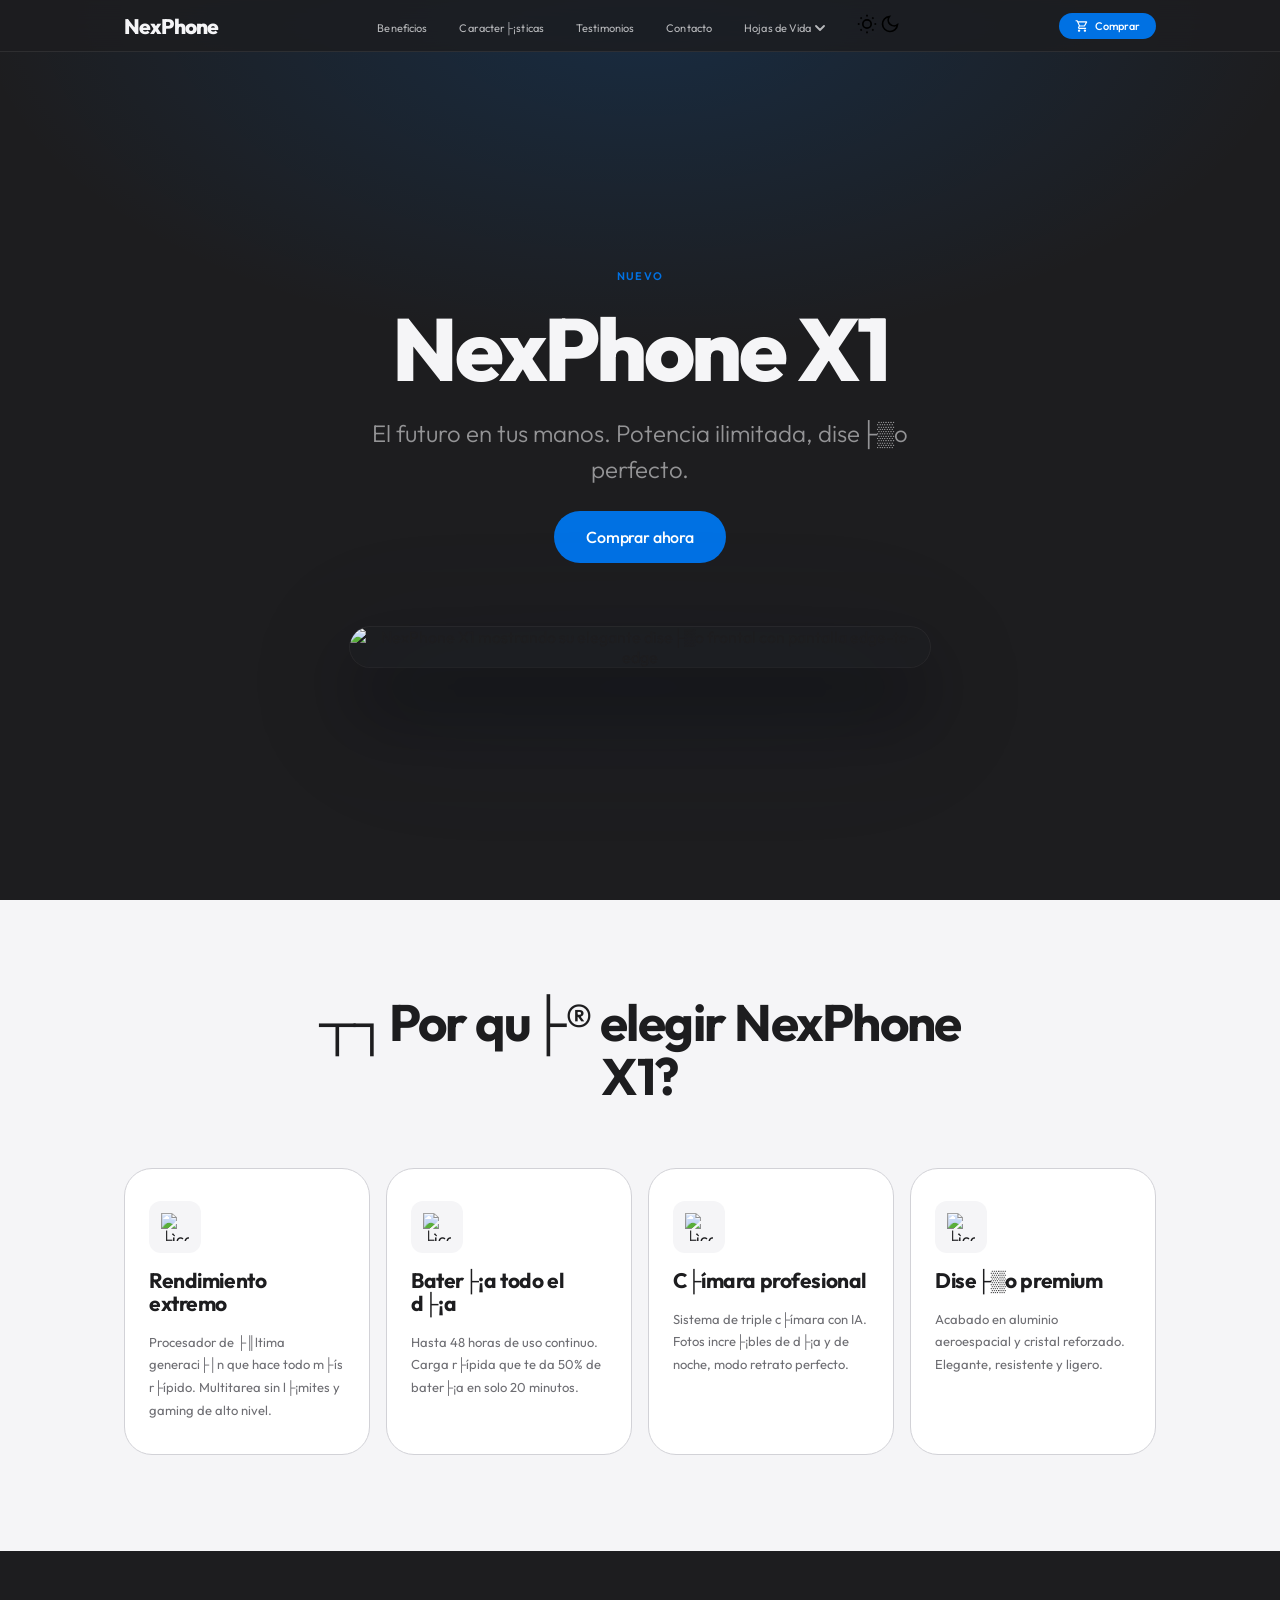
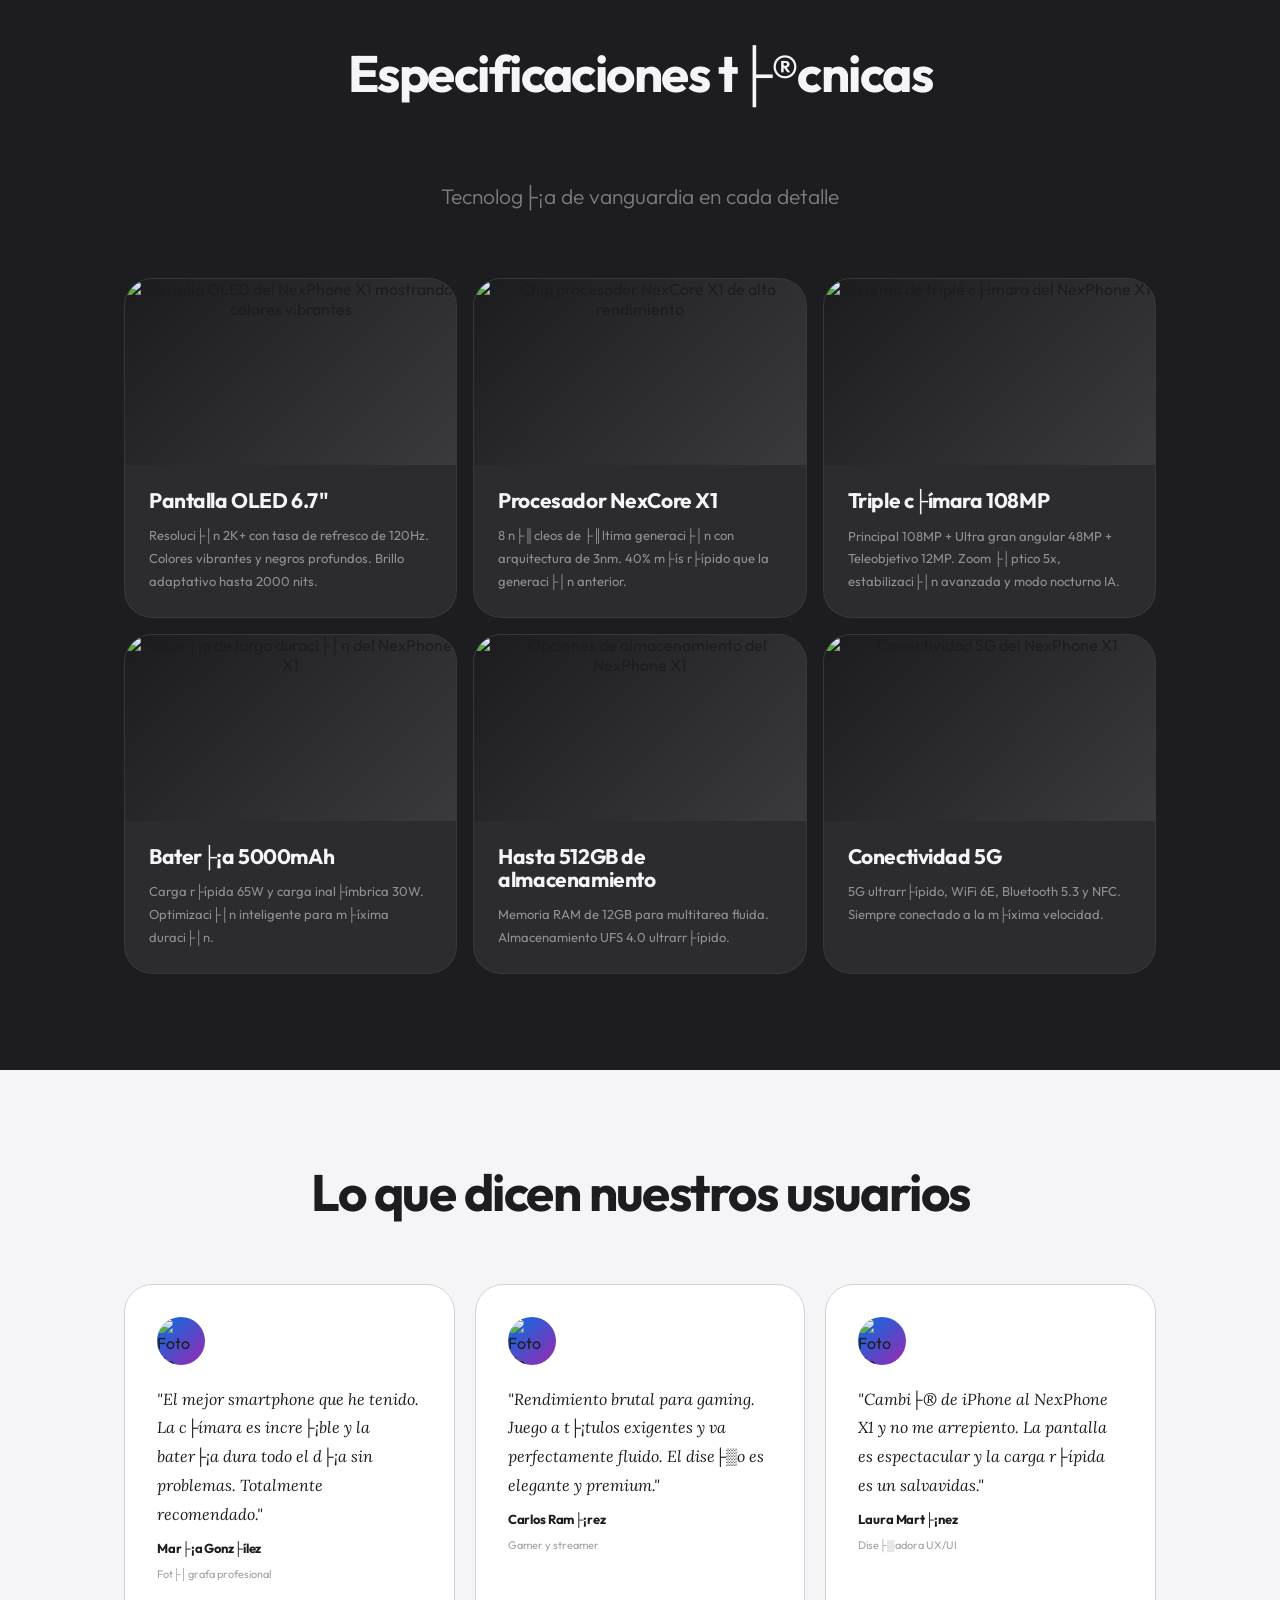
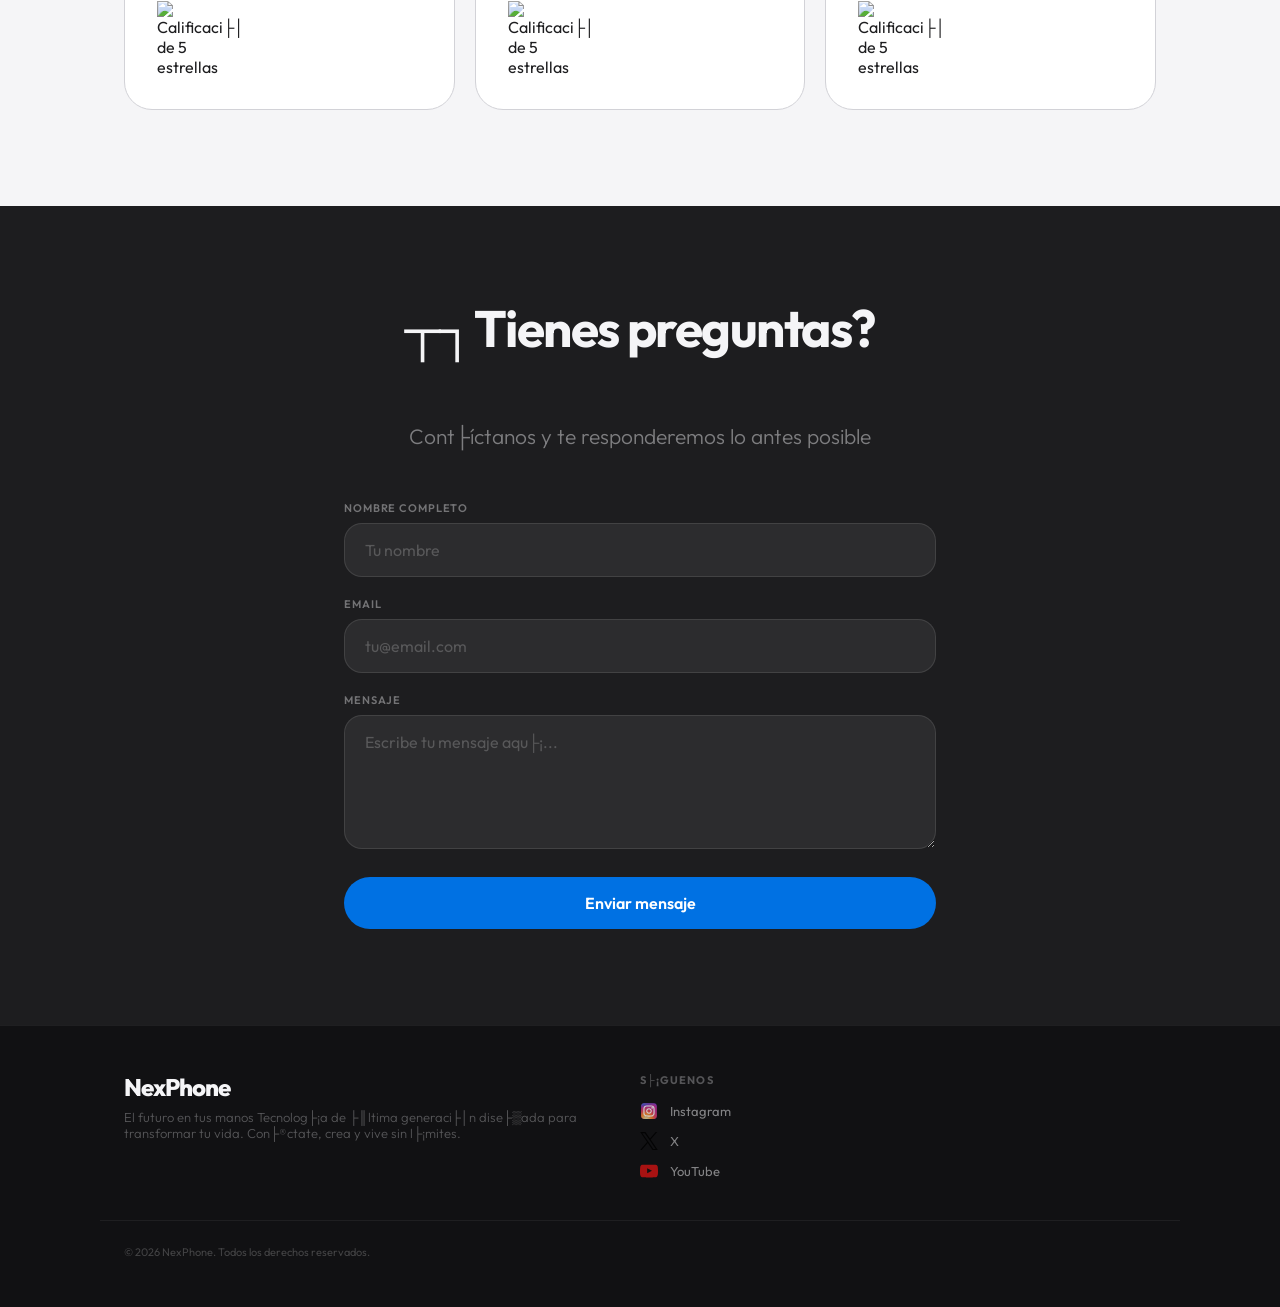
==== commit 9fb238b5: "feat: index selection hv" ====
--- a/index.html
+++ b/index.html
@@ -26,6 +26,20 @@
                     <li class="nav-item"><a href="#features" class="nav-link">Caracter├¡sticas</a></li>
                     <li class="nav-item"><a href="#testimonials" class="nav-link">Testimonios</a></li>
                     <li class="nav-item"><a href="#contact" class="nav-link">Contacto</a></li>
+                    <li class="nav-item nav-dropdown">
+                        <button class="nav-dropdown-toggle" aria-haspopup="true" aria-expanded="false">
+                            Hojas de Vida
+                            <svg class="nav-dropdown-arrow" width="10" height="6" viewBox="0 0 10 6" fill="none" aria-hidden="true">
+                                <path d="M1 1l4 4 4-4" stroke="currentColor" stroke-width="1.8" stroke-linecap="round" stroke-linejoin="round"/>
+                            </svg>
+                        </button>
+                        <ul class="nav-dropdown-menu" role="menu">
+                            <li><a href="hv/dev1/Index.html" class="nav-dropdown-link" role="menuitem">Dev 1</a></li>
+                            <li><a href="hv/dev2/index.html" class="nav-dropdown-link" role="menuitem">John Ceballos</a></li>
+                            <li><a href="hv/dev3/index.html" class="nav-dropdown-link" role="menuitem">Juan Córdoba</a></li>
+                            <li><a href="hv/dev4/index.html" class="nav-dropdown-link" role="menuitem">Edwar Benito</a></li>
+                        </ul>
+                    </li>
                                 <!-- Botón de cambio de tema -->
                 <button class="theme-toggle" aria-label="Cambiar tema" title="Cambiar tema">
                     <svg class="theme-icon sun-icon" width="20" height="20" viewBox="0 0 24 24" fill="none" stroke="currentColor" stroke-width="2">
--- a/css/styles.css
+++ b/css/styles.css
@@ -831,9 +831,297 @@
  
    
- / *   M e n -%Q%  m -%%v i l   d e s p l e g a b l e   ( J S   l o   m u e s t r a )   * / + / *   - - - - - - - - - - - - - - - - - - - - - - - - - - - - - - - - - - - - - - - - + 
+       D R O P D O W N   -   H o j a s   d e   V i d a + 
+       - - - - - - - - - - - - - - - - - - - - - - - - - - - - - - - - - - - - - - - -   * / + 
+ . n a v - d r o p d o w n   { + 
+     p o s i t i o n :   r e l a t i v e ; + 
+ } + 
+ + 
+ / *   T o g g l e   b u t t o n   i n h e r i t s   n a v - l i n k   l o o k   * / + 
+ . n a v - d r o p d o w n - t o g g l e   { + 
+     d i s p l a y :   i n l i n e - f l e x ; + 
+     a l i g n - i t e m s :   c e n t e r ; + 
+     g a p :   0 . 3 e m ; + 
+     b a c k g r o u n d :   n o n e ; + 
+     b o r d e r :   n o n e ; + 
+     p a d d i n g :   0 ; + 
+     c u r s o r :   p o i n t e r ; + 
+     f o n t - f a m i l y :   v a r ( - - f o n t - s a n s ) ; + 
+     f o n t - s i z e :   v a r ( - - t - x s ) ; + 
+     f o n t - w e i g h t :   4 0 0 ; + 
+     c o l o r :   r g b a ( 2 4 5 , 2 4 5 , 2 4 7 , 0 . 7 2 ) ; + 
+     l e t t e r - s p a c i n g :   0 . 0 1 e m ; + 
+     t r a n s i t i o n :   c o l o r   v a r ( - - t r - f a s t ) ; + 
+ } + 
+ + 
+ . n a v - d r o p d o w n - t o g g l e : h o v e r   { + 
+     c o l o r :   v a r ( - - c - o n - d a r k ) ; + 
+ } + 
+ + 
+ . n a v - d r o p d o w n - a r r o w   { + 
+     f l e x - s h r i n k :   0 ; + 
+     t r a n s i t i o n :   t r a n s f o r m   v a r ( - - t r - f a s t ) ; + 
+ } + 
+ + 
+ / *   A r r o w   r o t a t e s   w h e n   o p e n   o r   h o v e r e d   * / + 
+ . n a v - d r o p d o w n : h o v e r   . n a v - d r o p d o w n - a r r o w , + 
+ . n a v - d r o p d o w n . o p e n   . n a v - d r o p d o w n - a r r o w   { + 
+     t r a n s f o r m :   r o t a t e ( 1 8 0 d e g ) ; + 
+ } + 
+ + 
+ / *   D r o p d o w n   p a n e l   * / + 
+ . n a v - d r o p d o w n - m e n u   { + 
+     l i s t - s t y l e :   n o n e ; + 
+     p o s i t i o n :   a b s o l u t e ; + 
+     t o p :   c a l c ( 1 0 0 %   +   1 4 p x ) ; + 
+     l e f t :   5 0 % ; + 
+     m i n - w i d t h :   2 0 0 p x ; + 
+     p a d d i n g :   0 . 4 5 r e m   0 ; + 
+     b a c k g r o u n d :   r g b a ( 2 9 , 2 9 , 3 1 , 0 . 9 7 ) ; + 
+     b a c k d r o p - f i l t e r :   s a t u r a t e ( 1 8 0 % )   b l u r ( 2 0 p x ) ; + 
+     - w e b k i t - b a c k d r o p - f i l t e r :   s a t u r a t e ( 1 8 0 % )   b l u r ( 2 0 p x ) ; + 
+     b o r d e r :   1 p x   s o l i d   r g b a ( 2 5 5 , 2 5 5 , 2 5 5 , 0 . 1 ) ; + 
+     b o r d e r - r a d i u s :   v a r ( - - r - m d ) ; + 
+     b o x - s h a d o w :   v a r ( - - s h - x l ) ; + 
+     o p a c i t y :   0 ; + 
+     p o i n t e r - e v e n t s :   n o n e ; + 
+     t r a n s f o r m :   t r a n s l a t e X ( - 5 0 % )   t r a n s l a t e Y ( - 6 p x ) ; + 
+     t r a n s i t i o n : + 
+         o p a c i t y   1 8 0 m s   e a s e , + 
+         t r a n s f o r m   2 0 0 m s   c u b i c - b e z i e r ( 0 . 2 5 ,   0 . 4 6 ,   0 . 4 5 ,   0 . 9 4 ) ; + 
+     z - i n d e x :   2 0 0 ; + 
+ } + 
+ + 
+ / *   V i s i b l e   o n   h o v e r   ( d e s k t o p )   o r   . o p e n   c l a s s   ( J S )   * / + 
+ . n a v - d r o p d o w n : h o v e r   . n a v - d r o p d o w n - m e n u , + 
+ . n a v - d r o p d o w n . o p e n   . n a v - d r o p d o w n - m e n u   { + 
+     o p a c i t y :   1 ; + 
+     p o i n t e r - e v e n t s :   a u t o ; + 
+     t r a n s f o r m :   t r a n s l a t e X ( - 5 0 % )   t r a n s l a t e Y ( 0 ) ; + 
+ } + 
+ + 
+ / *   I n d i v i d u a l   l i n k s   * / + 
+ . n a v - d r o p d o w n - l i n k   { + 
+     d i s p l a y :   b l o c k ; + 
+     p a d d i n g :   0 . 5 5 r e m   1 . 1 r e m ; + 
+     f o n t - s i z e :   v a r ( - - t - s m ) ; + 
+     f o n t - w e i g h t :   4 0 0 ; + 
+     c o l o r :   r g b a ( 2 4 5 , 2 4 5 , 2 4 7 , 0 . 6 8 ) ; + 
+     l e t t e r - s p a c i n g :   0 . 0 1 e m ; + 
+     t r a n s i t i o n :   c o l o r   v a r ( - - t r - f a s t ) ,   b a c k g r o u n d   v a r ( - - t r - f a s t ) ; + 
+     b o r d e r - r a d i u s :   v a r ( - - r - s m ) ; + 
+     m a r g i n :   0   0 . 3 r e m ; + 
+ } + 
+ + 
+ . n a v - d r o p d o w n - l i n k : h o v e r   { + 
+     c o l o r :   v a r ( - - c - o n - d a r k ) ; + 
+     b a c k g r o u n d :   r g b a ( 2 5 5 , 2 5 5 , 2 5 5 , 0 . 0 7 ) ; + 
+ } + 
+ + 
+ / *   - - - -   M o b i l e :   d r o p d o w n   i n s i d e   t h e   s l i d e - i n   p a n e l   - - - -   * / + 
+ . n a v - m o b i l e - m e n u   . n a v - d r o p d o w n   { + 
+     p o s i t i o n :   s t a t i c ; + 
+     w i d t h :   1 0 0 % ; + 
+ } + 
+ + 
+ . n a v - m o b i l e - m e n u   . n a v - d r o p d o w n - t o g g l e   { + 
+     f o n t - s i z e :   v a r ( - - t - x l ) ; + 
+     f o n t - w e i g h t :   5 0 0 ; + 
+     c o l o r :   v a r ( - - c - o n - d a r k ) ; + 
+     l e t t e r - s p a c i n g :   - 0 . 0 2 e m ; + 
+     p a d d i n g - b l o c k :   v a r ( - - s - 4 ) ; + 
+     b o r d e r - b o t t o m :   1 p x   s o l i d   r g b a ( 2 5 5 , 2 5 5 , 2 5 5 , 0 . 0 6 ) ; + 
+     w i d t h :   1 0 0 % ; + 
+     d i s p l a y :   f l e x ; + 
+     j u s t i f y - c o n t e n t :   s p a c e - b e t w e e n ; + 
+     a l i g n - i t e m s :   c e n t e r ; + 
+ } + 
+ + 
+ . n a v - m o b i l e - m e n u   . n a v - d r o p d o w n - m e n u   { + 
+     p o s i t i o n :   s t a t i c ; + 
+     o p a c i t y :   0 ; + 
+     m a x - h e i g h t :   0 ; + 
+     o v e r f l o w :   h i d d e n ; + 
+     t r a n s f o r m :   n o n e   ! i m p o r t a n t ; + 
+     p o i n t e r - e v e n t s :   n o n e ; + 
+     p a d d i n g :   0 ; + 
+     b a c k g r o u n d :   t r a n s p a r e n t ; + 
+     b a c k d r o p - f i l t e r :   n o n e ; + 
+     - w e b k i t - b a c k d r o p - f i l t e r :   n o n e ; + 
+     b o r d e r :   n o n e ; + 
+     b o x - s h a d o w :   n o n e ; + 
+     b o r d e r - r a d i u s :   0 ; + 
+     t r a n s i t i o n :   o p a c i t y   2 0 0 m s   e a s e ,   m a x - h e i g h t   3 0 0 m s   c u b i c - b e z i e r ( 0 . 4 , 0 , 0 . 2 , 1 ) ; + 
+     m a r g i n - l e f t :   v a r ( - - s - 4 ) ; + 
+ } + 
+ + 
+ . n a v - m o b i l e - m e n u   . n a v - d r o p d o w n . o p e n   . n a v - d r o p d o w n - m e n u   { + 
+     o p a c i t y :   1 ; + 
+     m a x - h e i g h t :   1 6 r e m ; + 
+     p o i n t e r - e v e n t s :   a u t o ; + 
+ } + 
+ + 
+ . n a v - m o b i l e - m e n u   . n a v - d r o p d o w n - l i n k   { + 
+     f o n t - s i z e :   v a r ( - - t - m d ) ; + 
+     c o l o r :   r g b a ( 2 4 5 , 2 4 5 , 2 4 7 , 0 . 7 2 ) ; + 
+     p a d d i n g :   0 . 6 5 r e m   0 . 5 r e m ; + 
+     b o r d e r - b o t t o m :   1 p x   s o l i d   r g b a ( 2 5 5 , 2 5 5 , 2 5 5 , 0 . 0 4 ) ; + 
+     b o r d e r - r a d i u s :   0 ; + 
+     m a r g i n :   0 ; + 
+ } + 
+ + 
+ . n a v - m o b i l e - m e n u   . n a v - d r o p d o w n - l i n k : h o v e r   { + 
+     c o l o r :   v a r ( - - c - o n - d a r k ) ; + 
+     b a c k g r o u n d :   r g b a ( 2 5 5 , 2 5 5 , 2 5 5 , 0 . 0 4 ) ; + 
+ } + 
+ + 
+ / *   M e n �   m � v i l   d e s p l e g a b l e   ( J S   l o   m u e s t r a )   * /   
  . n a v - m o b i l e - m e n u   {   
